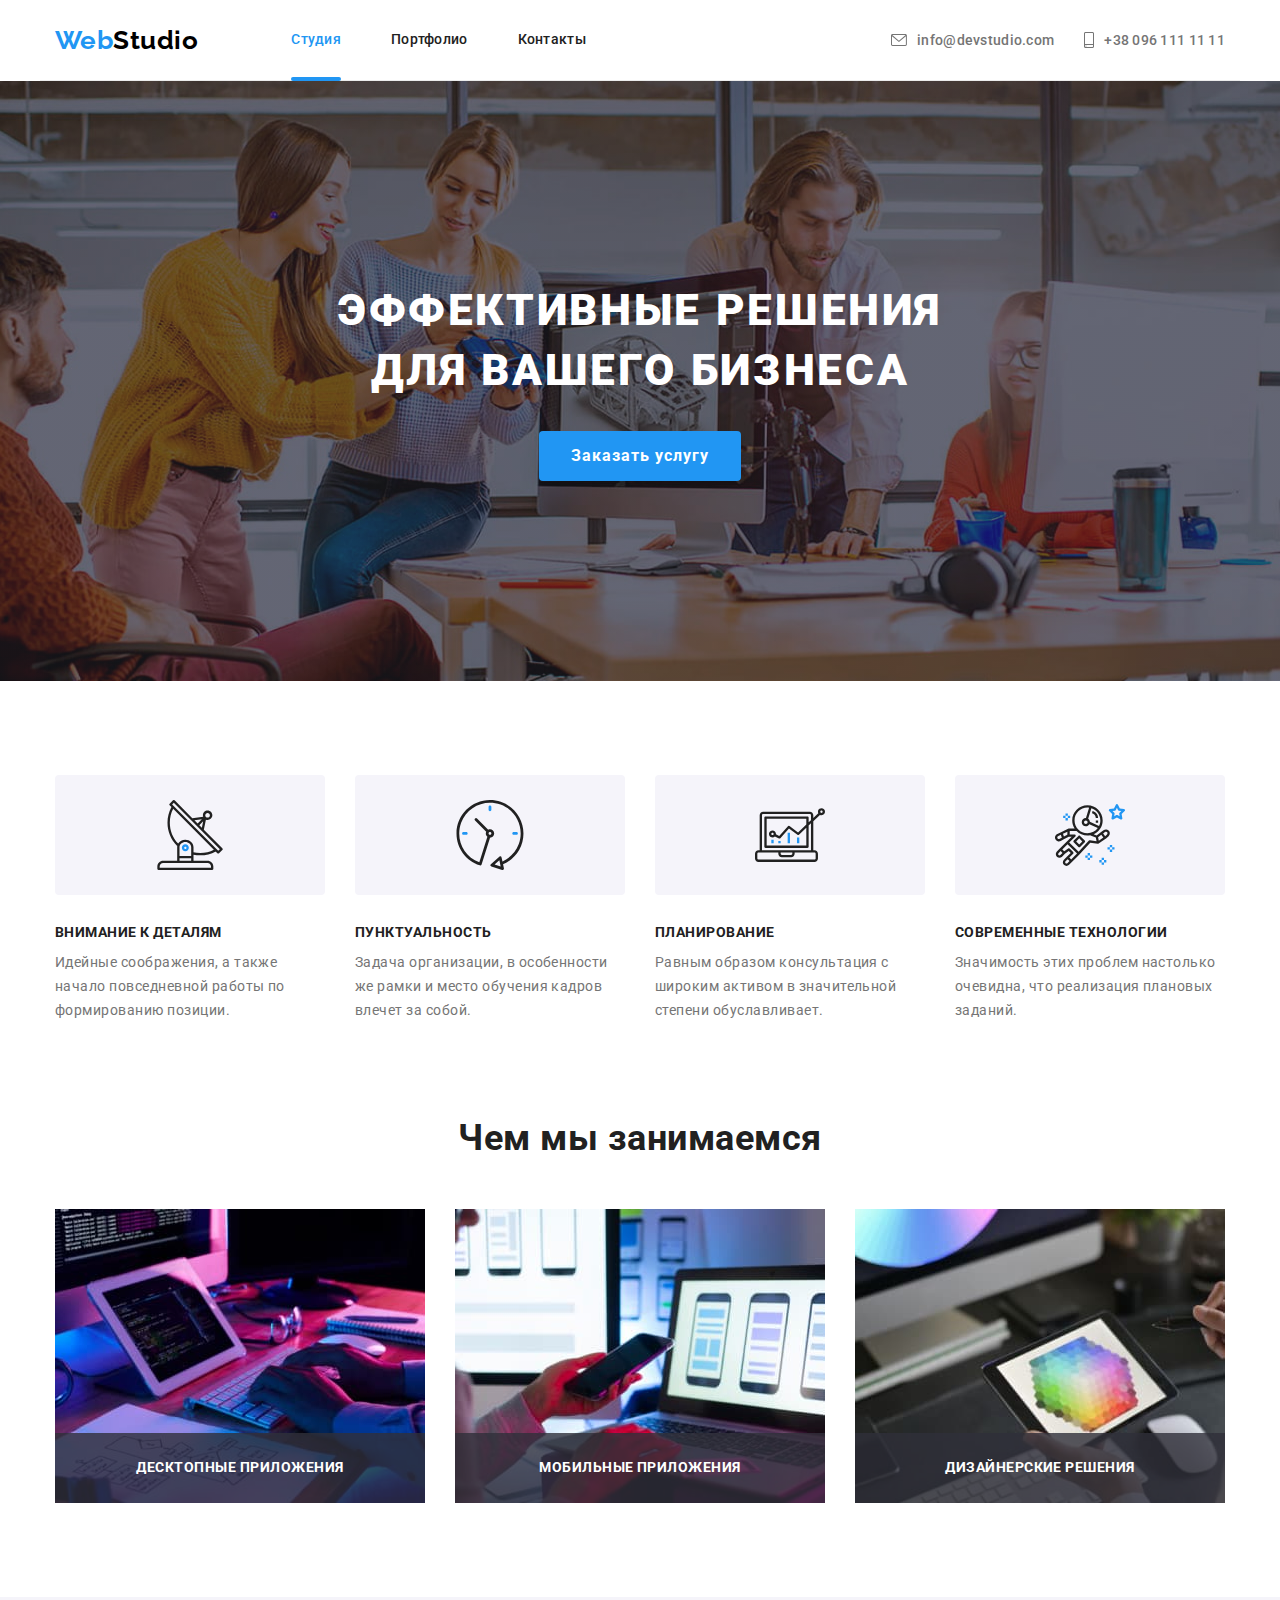
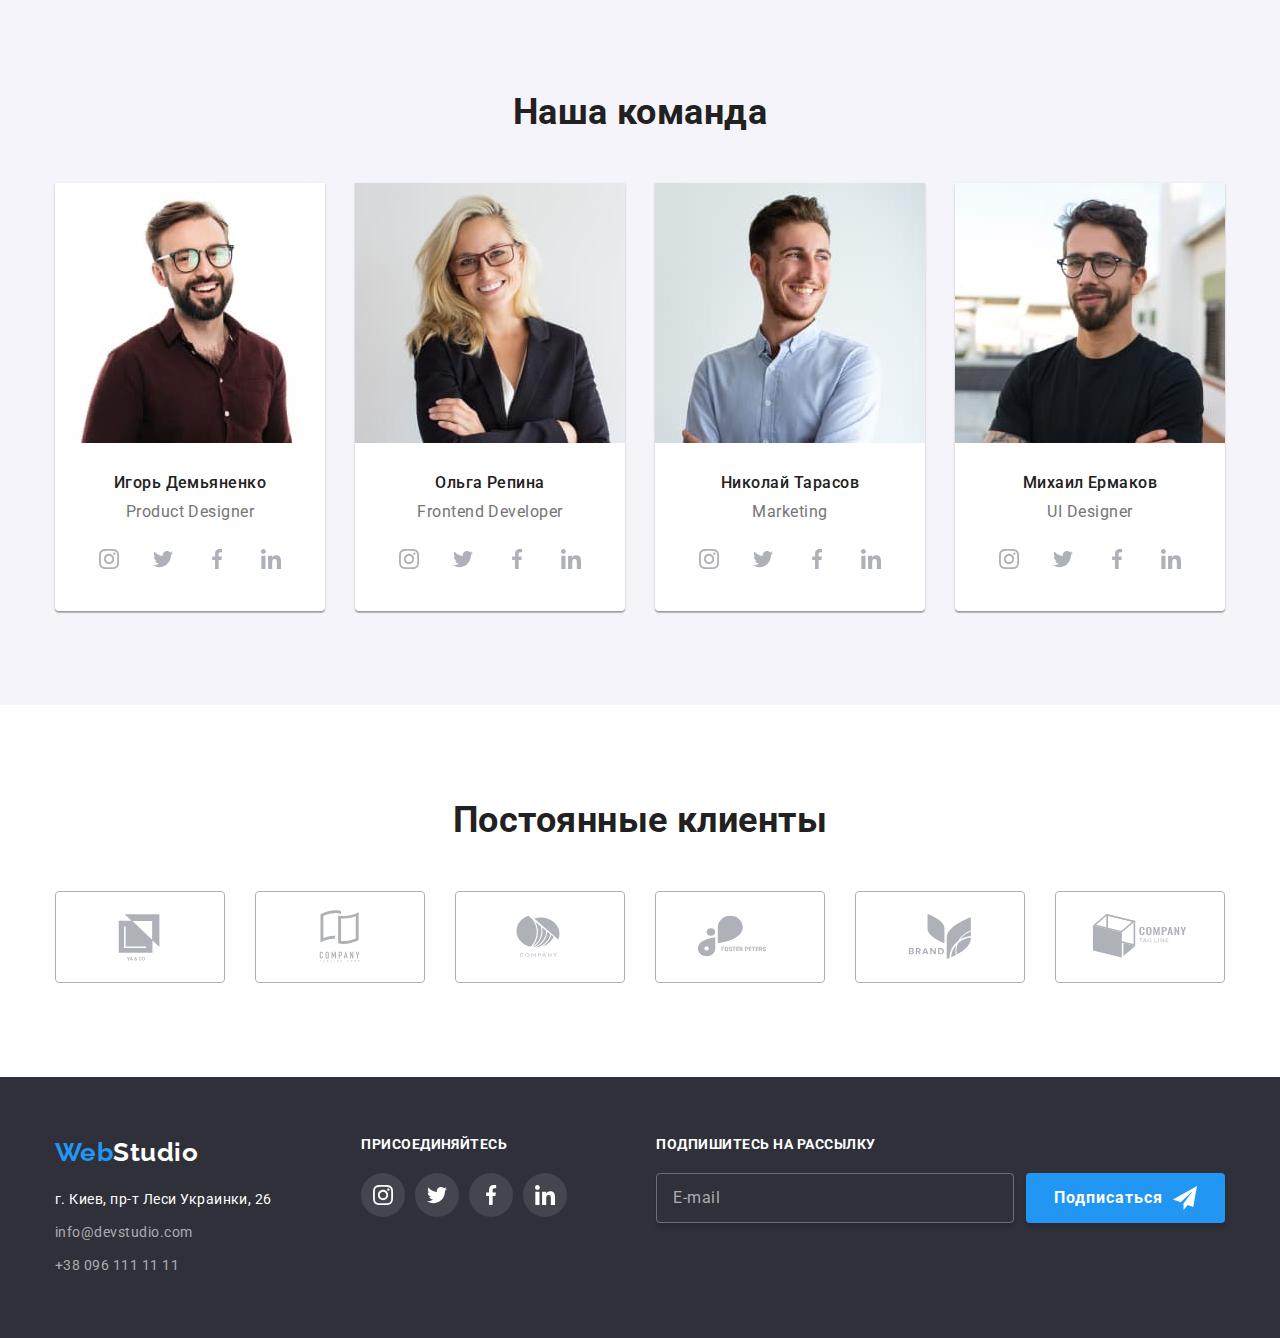
==== index.html @ 59affe5b "add no need files" ====
<!DOCTYPE html>
<html lang="ru">
  <head>
    <meta charset="UTF-8" />
    <meta http-equiv="X-UA-Compatible" content="IE=edge" />
    <meta name="viewport" content="width=device-width, initial-scale=1.0" />
    <title>WEB Студия</title>
    <link
      href="https://fonts.googleapis.com/css2?family=Raleway:wght@700&family=Roboto:wght@400;500;700;900&display=swap"
      rel="stylesheet"
    />
    <link
      rel="stylesheet"
      href="https://cdnjs.cloudflare.com/ajax/libs/modern-normalize/1.0.0/modern-normalize.min.css"
    />
    <link rel="stylesheet" href="./css/main.min.css" />
  </head>

  <body>
    <header>
      <div class="container header-container">
        <a class="logo" href="./index.html"> <span class="logo__accent">Web</span>Studio</a>

        <nav>
          <ul class="site-nav">
            <li class="site-nav__list">
              <a href="./index.html" class="site-nav__link active">Студия</a>
            </li>

            <li class="site-nav__list">
              <div><a href="./portfolio.html" class="site-nav__link">Портфолио</a></div>
            </li>

            <li class="site-nav__list">
              <div><a href="" class="site-nav__link">Контакты</a></div>
            </li>
          </ul>
        </nav>

        <ul class="address">
          <li class="address__item">
            <a class="address__link" href="mailto:info@devstudio.com"
              ><svg class="address__icon" width="16" height="12">
                <use href="./images/icons.svg#icon-envelope"></use></svg
              >info@devstudio.com</a
            >
          </li>

          <li class="address__item">
            <a class="address__link" href="tell:380961111111"
              ><svg class="address__icon" width="10" height="16">
                <use href="./images/icons.svg#icon-smartphone"></use></svg
              >+38 096 111 11 11</a
            >
          </li>
        </ul>
      </div>
    </header>

    <main>
      <section class="hero">
        <div class="container">
          <h1 class="hero__title">
            Эффективные решения <br />
            для вашего бизнеса
          </h1>
          <button class="button" type="button" data-modal-open>Заказать услугу</button>
        </div>
      </section>

      <!--Блок с особенностями, 4 столбика-->
      <section class="section">
        <div class="container">
          <h2 class="visually-hidden">Особенности</h2>

          <ul class="features">
            <li class="features__item">
              <div class="features__icon">
                <svg width="70" height="70">
                  <use href="./images/icons.svg#icon-antenna"></use>
                </svg>
              </div>
              <h3 class="features__title">Внимание к деталям</h3>
              <p class="features__description">
                Идейные соображения, а также начало повседневной работы по формированию позиции.
              </p>
            </li>

            <li class="features__item">
              <div class="features__icon">
                <svg width="70" height="70">
                  <use href="./images/icons.svg#icon-clock"></use>
                </svg>
              </div>
              <h3 class="features__title">Пунктуальность</h3>
              <p class="features__description">
                Задача организации, в особенности же рамки и место обучения кадров влечет за собой.
              </p>
            </li>

            <li class="features__item">
              <div class="features__icon">
                <svg width="70" height="70">
                  <use href="./images/icons.svg#icon-comp"></use>
                </svg>
              </div>
              <h3 class="features__title">Планирование</h3>
              <p class="features__description">
                Равным образом консультация с широким активом в значительной степени обуславливает.
              </p>
            </li>

            <li class="features__item">
              <div class="features__icon">
                <svg width="70" height="70">
                  <use href="./images/icons.svg#icon-cosm"></use>
                </svg>
              </div>
              <h3 class="features__title">Современные технологии</h3>
              <p class="features__description">
                Значимость этих проблем настолько очевидна, что реализация плановых заданий.
              </p>
            </li>
          </ul>
        </div>
      </section>

      <!--Блок чем занимаемся, 3 картинки-->
      <section class="section skill">
        <div class="container">
          <h2 class="section-title">Чем мы занимаемся</h2>
          <ul class="skills">
            <li class="skills__item">
              <div class="skills__thumb">
                <img
                  src="./images/box1.jpg"
                  alt="Набирает код на клавиатуре"
                  width="370"
                  height="294"
                />
                <div class="skills__content"><p>десктопные приложения</p></div>
              </div>
            </li>

            <li class="skills__item">
              <div class="skills__thumb">
                <img
                  src="./images/box2.jpg"
                  alt="держит телефон перед монитором с изображением нескольких телефонов"
                  width="370"
                  height="294"
                />
                <div class="skills__content"><p>мобильные приложения</p></div>
              </div>
            </li>

            <li class="skills__item">
              <div class="skills__thumb">
                <img
                  src="./images/box3.jpg"
                  alt="планшет с таблицей цветов на нем"
                  width="370"
                  height="294"
                />
                <div class="skills__content"><p>дизайнерские решения</p></div>
              </div>
            </li>
          </ul>
        </div>
      </section>

      <!--Блока "наша команда" 4 картинки с подписями-->
      <section class="our-command section">
        <div class="container">
          <h2 class="section-title">Наша команда</h2>
          <ul class="our-peoples">
            <li class="our-peoples__item">
              <img src="./images/ihor.jpg" alt="дизайнер продукта" width="270" height="260" />

              <div class="command-member">
                <h3 class="command-member__name">Игорь Демьяненко</h3>
                <p class="command-member__position">Product Designer</p>
                <ul class="social-networks">
                  <li class="social-networks__list">
                    <a href="" class="social-networks__link" aria-label="instagram"
                      ><svg width="20" height="20">
                        <use href="./images/icons.svg#icon-instagram2"></use></svg
                    ></a>
                  </li>

                  <li class="social-networks__list">
                    <a href="" class="social-networks__link" aria-label="twitter"
                      ><svg width="20" height="20">
                        <use href="./images/icons.svg#icon-twitter"></use></svg
                    ></a>
                  </li>

                  <li class="social-networks__list">
                    <a href="" class="social-networks__link" aria-label="facebook"
                      ><svg width="20" height="20">
                        <use href="./images/icons.svg#icon-facebook"></use></svg
                    ></a>
                  </li>

                  <li class="social-networks__list">
                    <a
                      href="./images/icons.svg#icon-linkedin"
                      class="social-networks__link"
                      aria-label="linkedin"
                      ><svg width="20" height="20">
                        <use href="./images/icons.svg#icon-linkedin"></use></svg
                    ></a>
                  </li>
                </ul>
              </div>
            </li>

            <li class="our-peoples__item">
              <img src="./images/olha.jpg" alt="фронтенд-разработчик" width="270" height="260" />
              <div class="command-member">
                <h3 class="command-member__name">Ольга Репина</h3>
                <p class="command-member__position">Frontend Developer</p>
                <ul class="social-networks">
                  <li class="social-networks__list">
                    <a href="" class="social-networks__link" aria-label="instagram"
                      ><svg width="20" height="20">
                        <use href="./images/icons.svg#icon-instagram2"></use></svg
                    ></a>
                  </li>
                  <li class="social-networks__list">
                    <a href="" class="social-networks__link" aria-label="twitter"
                      ><svg width="20" height="20">
                        <use href="./images/icons.svg#icon-twitter"></use></svg
                    ></a>
                  </li>
                  <li class="social-networks__list">
                    <a href="" class="social-networks__link" aria-label="facebook"
                      ><svg width="20" height="20">
                        <use href="./images/icons.svg#icon-facebook"></use></svg
                    ></a>
                  </li>
                  <li class="social-networks__list">
                    <a
                      href="./images/icons.svg#icon-linkedin"
                      class="social-networks__link"
                      aria-label="linkedin"
                      ><svg width="20" height="20">
                        <use href="./images/icons.svg#icon-linkedin"></use></svg
                    ></a>
                  </li>
                </ul>
              </div>
            </li>

            <li class="our-peoples__item">
              <img src="./images/nick.jpg" alt="маркетинг" width="270" height="260" />
              <div class="command-member">
                <h3 class="command-member__name">Николай Тарасов</h3>
                <p class="command-member__position">Marketing</p>
                <ul class="social-networks">
                  <li class="social-networks__list">
                    <a href="" class="social-networks__link" aria-label="instagram"
                      ><svg width="20" height="20">
                        <use href="./images/icons.svg#icon-instagram2"></use></svg
                    ></a>
                  </li>
                  <li class="social-networks__list">
                    <a href="" class="social-networks__link" aria-label="twitter"
                      ><svg width="20" height="20">
                        <use href="./images/icons.svg#icon-twitter"></use></svg
                    ></a>
                  </li>
                  <li class="social-networks__list">
                    <a href="" class="social-networks__link" aria-label="facebook"
                      ><svg width="20" height="20">
                        <use href="./images/icons.svg#icon-facebook"></use></svg
                    ></a>
                  </li>
                  <li class="social-networks__list">
                    <a
                      href="./images/icons.svg#icon-linkedin"
                      class="social-networks__link"
                      aria-label="linkedin"
                      ><svg width="20" height="20">
                        <use href="./images/icons.svg#icon-linkedin"></use></svg
                    ></a>
                  </li>
                </ul>
              </div>
            </li>

            <li class="our-peoples__item">
              <img
                src="./images/michel.jpg"
                alt="дизайнер пользовательского интерфейса"
                width="270"
                height="260"
              />
              <div class="command-member">
                <h3 class="command-member__name">Михаил Ермаков</h3>
                <p class="command-member__position">UI Designer</p>
                <ul class="social-networks">
                  <li class="social-networks__list">
                    <a href="" class="social-networks__link" aria-label="instagram"
                      ><svg width="20" height="20">
                        <use href="./images/icons.svg#icon-instagram2"></use></svg
                    ></a>
                  </li>
                  <li class="social-networks__list">
                    <a href="" class="social-networks__link" aria-label="twitter"
                      ><svg width="20" height="20">
                        <use href="./images/icons.svg#icon-twitter"></use></svg
                    ></a>
                  </li>
                  <li class="social-networks__list">
                    <a href="" class="social-networks__link" aria-label="facebook"
                      ><svg width="20" height="20">
                        <use href="./images/icons.svg#icon-facebook"></use></svg
                    ></a>
                  </li>
                  <li class="social-networks__list">
                    <a
                      href="./images/icons.svg#icon-linkedin"
                      class="social-networks__link"
                      aria-label="linkedin"
                      ><svg width="20" height="20">
                        <use href="./images/icons.svg#icon-linkedin"></use></svg
                    ></a>
                  </li>
                </ul>
              </div>
            </li>
          </ul>
        </div>
      </section>

      <section class="section">
        <h2 class="section-title">Постоянные клиенты</h2>
        <div class="container">
          <ul class="clients">
            <li class="clients__item">
              <a href="" class="clients__link"
                ><svg width="106" height="60">
                  <use href="./images/icons.svg#icon-client1"></use></svg
              ></a>
            </li>
            <li class="clients__item">
              <a href="" class="clients__link"
                ><svg width="106" height="60">
                  <use href="./images/icons.svg#icon-client2"></use></svg
              ></a>
            </li>
            <li class="clients__item">
              <a href="" class="clients__link"
                ><svg width="106" height="60">
                  <use href="./images/icons.svg#icon-client3"></use></svg
              ></a>
            </li>
            <li class="clients__item">
              <a href="" class="clients__link"
                ><svg width="106" height="60">
                  <use href="./images/icons.svg#icon-client4"></use></svg
              ></a>
            </li>
            <li class="clients__item">
              <a href="" class="clients__link"
                ><svg width="106" height="60">
                  <use href="./images/icons.svg#icon-client5"></use></svg
              ></a>
            </li>
            <li class="clients__item">
              <a href="" class="clients__link"
                ><svg width="106" height="60">
                  <use href="./images/icons.svg#icon-client6"></use></svg
              ></a>
            </li>
          </ul>
        </div>
      </section>
    </main>

    <footer class="page-footer">
      <div class="container page-footer__container">
        <div class="page-footer__adr-container">
          <a class="logo logo--white" href="./index.html">
            <span class="logo__accent">Web</span>Studio</a
          >
          <address class="page-footer__contacts">
            <p class="page-footer__adr">г. Киев, пр-т Леси Украинки, 26</p>

            <ul>
              <li class="page-footer__item">
                <a class="page-footer__link" href="mailto:info@devstudio.com">info@devstudio.com</a>
              </li>

              <li><a class="page-footer__link" href="tell:380961111111">+38 096 111 11 11</a></li>
            </ul>
          </address>
        </div>

        <div class="add-please">
          <h3 class="slogan">присоединяйтесь</h3>
          <ul class="social-networks">
            <li class="social-networks__list">
              <a
                href=""
                class="social-networks__link social-networks__link--black-theme"
                aria-label="instagram"
                ><svg width="20" height="20">
                  <use href="./images/icons.svg#icon-instagram2"></use></svg
              ></a>
            </li>
            <li class="social-networks__list">
              <a
                href=""
                class="social-networks__link social-networks__link--black-theme"
                aria-label="twitter"
                ><svg width="20" height="20">
                  <use href="./images/icons.svg#icon-twitter"></use></svg
              ></a>
            </li>
            <li class="social-networks__list">
              <a
                href=""
                class="social-networks__link social-networks__link--black-theme"
                aria-label="facebook"
                ><svg width="20" height="20">
                  <use href="./images/icons.svg#icon-facebook"></use></svg
              ></a>
            </li>
            <li class="social-networks__list">
              <a
                href="./images/icons.svg#icon-linkedin"
                class="social-networks__link social-networks__link--black-theme"
                aria-label="linkedin"
                ><svg width="20" height="20">
                  <use href="./images/icons.svg#icon-linkedin"></use></svg
              ></a>
            </li>
          </ul>
        </div>

        <div>
          <b class="slogan">подпишитесь на рассылку</b>
          <form class="subscription-form" name="subscription_form" autocomplete="off" novalidate>
            <label for="user_email"> </label>
            <input
              class="subscription-form__input"
              type="email"
              name="email"
              id="user_email"
              placeholder="E-mail"
            />
            <button class="button button--alignment" type="submit">
              Подписаться
              <svg class="email-svg" width="24" height="24">
                <use href="./images/icons.svg#icon-send"></use>
              </svg>
            </button>
          </form>
        </div>
      </div>
    </footer>

    <div class="backdrop is-hidden" data-modal>
      <div class="modal">
        <button
          type="button"
          class="modal__modal-close"
          aria-label="Закрыть модальное окно"
          data-modal-close
        >
          <svg width="11" height="11">
            <use href="./images/icons.svg#icon-vector"></use>
          </svg>
        </button>

        <form class="user-form" autocomplete="off">
          <b class="place-data">Оставьте свои данные, мы вам перезвоним</b>

          <div class="user-form__field-cover">
            <label class="user-form__label" for="user-name">Имя</label>
            <div class="user-form__input-cover">
              <input class="user-form__input" type="text" name="user-name" id="user-name" />
              <svg class="user-form__input-icon" width="18" height="18">
                <use href="./images/icons.svg#icon-person-black"></use>
              </svg>
            </div>
          </div>

          <div class="user-form__field-cover">
            <label class="user-form__label" for="user-tel">Телефон</label>
            <div class="user-form__input-cover">
              <input class="user-form__input" type="tel" name="user-tel" id="user-tel" />
              <svg class="user-form__input-icon" width="18" height="18">
                <use href="./images/icons.svg#icon-phone-black"></use>
              </svg>
            </div>
          </div>

          <div class="user-form__field-cover">
            <label class="user-form__label" for="user-email">Почта</label>
            <div class="user-form__input-cover">
              <input
                class="user-form__input"
                type="email"
                name="user-email"
                id="user-email"
                autocomplete="on"
              />
              <svg class="user-form__input-icon" width="18" height="18">
                <use href="./images/icons.svg#icon-email-black"></use>
              </svg>
            </div>
          </div>

          <div class="user-form__field-cover">
            <label class="user-form__label" for="comments">Комментарий</label>
            <textarea
              class="user-form__textarea"
              name="comments"
              id="comments"
              placeholder="Введите текст"
            ></textarea>
          </div>

          <label class="user-form__checkbox-label"
            ><input class="user-form__checkbox" type="checkbox" name="policy" value="" />
            <span class="user-form__checkbox-icon">
              <svg class="" width="16" height="15">
                <use href="./images/icons.svg#icon-check-2-1"></use></svg></span
            ><span
              >Соглашаюсь с рассылкой и принимаю
              <a class="user-form__policy-terms" href="">Условия договора</a></span
            >
          </label>

          <button class="button user-form__button" type="submit">Отправить</button>
        </form>
      </div>
    </div>

    <script src="./js/modal.js"></script>
  </body>
</html>
---- css/main.min.css ----
.visually-hidden{position:absolute;width:1px;height:1px;margin:-1px;border:0;padding:0;white-space:nowrap;-webkit-clip-path:inset(100%);clip-path:inset(100%);clip:rect(0 0 0 0);overflow:hidden}body{color:#757575;background-color:#fff;font-family:"Roboto",sans-serif;letter-spacing:0.03em}ul{list-style:none}a{text-decoration:none}img{display:block;max-width:100%}.section{padding-top:60px;padding-bottom:60px}@media screen and (min-width: 1200px){.section{padding-top:94px;padding-bottom:94px}}ul,h1,h2,h3,li,p,input{padding:0;margin:0}.address,.address__link,.features__icon,.skills__content,.social-networks__link,.clients__link,.user-form__checkbox-label,.card-set__content,.button--alignment{-webkit-box-pack:center;-ms-flex-pack:center;justify-content:center;-webkit-box-align:center;-ms-flex-align:center;align-items:center}.container{padding-left:15px;padding-right:15px;margin:0 auto}@media screen and (min-width: 480px){.container{width:480px}}@media screen and (min-width: 768px){.container{width:768px}}@media screen and (min-width: 1200px){.container{width:1200px}}.header-container{display:-webkit-box;display:-ms-flexbox;display:flex;-webkit-box-align:center;-ms-flex-align:center;align-items:center;border-bottom:1px solid #ececec}.site-nav{display:-webkit-box;display:-ms-flexbox;display:flex;margin-left:93px}.site-nav :not(:last-child){margin-right:50px}.site-nav__list{position:relative}.site-nav__link{color:#212121;letter-spacing:0.02em;font-weight:500;font-size:14px;line-height:1.14;padding-top:32px;padding-bottom:32px;display:block;-webkit-transition:color 250ms cubic-bezier(0.4, 0, 0.2, 1);transition:color 250ms cubic-bezier(0.4, 0, 0.2, 1)}.site-nav__link:hover,.site-nav__link:focus{color:#2196f3}.active{color:#2196f3}.active::after{position:absolute;bottom:-1px;left:0px;content:'';display:block;width:100%;height:4px;background-color:currentColor;border-radius:4px}.address{display:-webkit-box;display:-ms-flexbox;display:flex;margin-left:auto;fill:#757575}.address__link{-webkit-transition:color 250ms cubic-bezier(0.4, 0, 0.2, 1);transition:color 250ms cubic-bezier(0.4, 0, 0.2, 1)}.address__link:hover,.address__link:focus{fill:#2196f3}.address__icon{margin-right:10px;-webkit-transition:fill 250ms cubic-bezier(0.4, 0, 0.2, 1);transition:fill 250ms cubic-bezier(0.4, 0, 0.2, 1)}.address__item:not(:last-child){margin-right:30px}.address__link{display:-webkit-box;display:-ms-flexbox;display:flex;padding-top:32px;padding-bottom:32px;color:#757575;letter-spacing:0.02em;font-weight:500;font-size:14px;line-height:16px;-webkit-transition:color 250ms cubic-bezier(0.4, 0, 0.2, 1);transition:color 250ms cubic-bezier(0.4, 0, 0.2, 1)}.address__link:hover,.address__link:focus{color:#2196f3}.logo{color:#000;font-family:"Raleway",sans-serif;font-weight:700;font-size:26px;line-height:1.19;display:block;padding-top:25px;padding-bottom:24px}.logo__accent{color:#2196f3}.logo--white{color:#fff;display:inline-block}.hero{background-color:#2f303a;text-align:center;margin-left:auto;margin-right:auto;background-image:-webkit-gradient(linear, left top, left bottom, from(rgba(47,48,58,0.4)), to(rgba(47,48,58,0.4))),url(../images/hero.jpg);background-image:linear-gradient(rgba(47,48,58,0.4), rgba(47,48,58,0.4)),url(../images/hero.jpg);background-size:cover;background-position:center;min-width:480px;padding:118px 0}@media screen and (min-width: 768px){.hero{max-width:768px;padding:118px 0}}@media screen and (min-width: 1200px){.hero{max-width:1600px;padding:200px 0}}.hero__title{color:#fff;letter-spacing:0.06em;font-weight:900;font-size:26px;line-height:1.62;text-transform:uppercase;margin-bottom:30px}@media screen and (min-width: 1200px){.hero__title{font-size:44px;line-height:1.36}}.button{background-color:#2196f3;color:#fff;letter-spacing:0.06em;font-weight:700;font-size:16px;line-height:1.88;cursor:pointer;-webkit-box-shadow:0px 4px 4px rgba(0,0,0,0.15);box-shadow:0px 4px 4px rgba(0,0,0,0.15);border:none;border-radius:4px;padding:10px 32px;-webkit-transition:background-color 250ms cubic-bezier(0.4, 0, 0.2, 1);transition:background-color 250ms cubic-bezier(0.4, 0, 0.2, 1)}.button:hover,.button:focus{background-color:#188ce8}.backdrop{position:fixed;top:0;left:0;width:100%;height:100%;background-color:rgba(0,0,0,0.2);opacity:1;-webkit-transition:opacity 250ms cubic-bezier(0.4, 0, 0.2, 1),visibility 250ms cubic-bezier(0.4, 0, 0.2, 1);transition:opacity 250ms cubic-bezier(0.4, 0, 0.2, 1),visibility 250ms cubic-bezier(0.4, 0, 0.2, 1)}.backdrop.is-hidden{opacity:0;pointer-events:none;visibility:hidden}.backdrop.is-hidden .modal{-webkit-transform:translate(-50%, -50%) scale(0.75);transform:translate(-50%, -50%) scale(0.75)}.modal{position:absolute;top:50%;left:50%;-webkit-transform:translate(-50%, -50%) scale(1);transform:translate(-50%, -50%) scale(1);-webkit-transition:-webkit-transform 250ms cubic-bezier(0.4, 0, 0.2, 1);transition:-webkit-transform 250ms cubic-bezier(0.4, 0, 0.2, 1);transition:transform 250ms cubic-bezier(0.4, 0, 0.2, 1);transition:transform 250ms cubic-bezier(0.4, 0, 0.2, 1), -webkit-transform 250ms cubic-bezier(0.4, 0, 0.2, 1);opacity:1;width:528px;height:581px;background-color:#fff;border-radius:4px;-webkit-box-shadow:0px 1px 3px rgba(0,0,0,0.12),0px 1px 1px rgba(0,0,0,0.14),0px 2px 1px rgba(0,0,0,0.2);box-shadow:0px 1px 3px rgba(0,0,0,0.12),0px 1px 1px rgba(0,0,0,0.14),0px 2px 1px rgba(0,0,0,0.2)}.modal__modal-close{width:30px;height:30px;border-radius:50%;background-color:#fff;border:rgba(0,0,0,0.1) solid 1px;top:8px;right:8px;position:absolute;cursor:pointer;-webkit-transition:fill 250ms cubic-bezier(0.4, 0, 0.2, 1);transition:fill 250ms cubic-bezier(0.4, 0, 0.2, 1)}.modal__modal-close:hover,.modal__modal-close:focus{fill:#2196f3}@media screen and (min-width: 768px) and (max-width: 1199px){.features{display:-webkit-box;display:-ms-flexbox;display:flex;-ms-flex-wrap:wrap;flex-wrap:wrap;margin-left:calc(-1 * 30px);margin-top:calc(-1 * 30px)}}@media screen and (min-width: 1200px){.features{display:-webkit-box;display:-ms-flexbox;display:flex}}.features__item{width:450px}@media screen and (max-width: 767px){.features__item:not(:last-child){margin-bottom:30px}}@media screen and (min-width: 768px) and (max-width: 1199px){.features__item{width:354px;-ms-flex-preferred-size:calc(100% / 2 - 30px);flex-basis:calc(100% / 2 - 30px);margin-left:30px;margin-top:30px}}@media screen and (min-width: 1200px){.features__item{width:270px}.features__item:not(:last-child){margin-right:30px;margin-bottom:0}}.features__icon{background-color:#f5f4fa;height:120px;margin-bottom:30px;display:-webkit-box;display:-ms-flexbox;display:flex;border-radius:4px}.features__title{color:#212121;margin-bottom:10px;font-weight:700;font-size:14px;line-height:1.14;text-transform:uppercase;text-align:center;margin-bottom:10px}@media screen and (min-width: 768px){.features__title{text-align:left}}.features__description{font-size:14px;line-height:1.71}.skill{padding-top:0}@media screen and (max-width: 1200px){.skill{display:none}}.skills__thumb{position:relative}.site-nav__underline{position:relative}.skills__content{position:absolute;display:-webkit-box;display:-ms-flexbox;display:flex;background-color:rgba(47,48,58,0.8);width:370px;height:70px;color:#fff;font-weight:700;font-size:14px;line-height:1.14;text-transform:uppercase;bottom:0}.skills{display:-webkit-box;display:-ms-flexbox;display:flex}.skills :not(:last-child){margin-right:30px}.section-title{color:#212121;font-weight:700;font-size:28px;line-height:1.17;text-align:center;margin-bottom:30px}@media screen and (min-width: 1200px){.section-title{font-size:36px;margin-bottom:50px}}.social-networks{display:-webkit-box;display:-ms-flexbox;display:flex;width:206px;height:44px}.social-networks__list:not(:last-child){margin-right:10px}.social-networks__link{display:-webkit-box;display:-ms-flexbox;display:flex;border-radius:50%;width:44px;height:44px;fill:#afb1b8;-webkit-transition:fill 250ms cubic-bezier(0.4, 0, 0.2, 1),background-color 250ms cubic-bezier(0.4, 0, 0.2, 1);transition:fill 250ms cubic-bezier(0.4, 0, 0.2, 1),background-color 250ms cubic-bezier(0.4, 0, 0.2, 1)}.social-networks__link:hover,.social-networks__link:focus{background-color:#2196f3;fill:#fff}.our-command{background-color:#f5f4fa}@media screen and (min-width: 768px) and (max-width: 1199px){.our-peoples{display:-webkit-box;display:-ms-flexbox;display:flex;-ms-flex-wrap:wrap;flex-wrap:wrap;margin-top:-30px;margin-left:-30px}}@media screen and (min-width: 1200px){.our-peoples{display:-webkit-box;display:-ms-flexbox;display:flex}}.our-peoples__item{text-align:center;-webkit-box-shadow:0px 1px 3px rgba(0,0,0,0.12),0px 1px 1px rgba(0,0,0,0.14),0px 2px 1px rgba(0,0,0,0.2);box-shadow:0px 1px 3px rgba(0,0,0,0.12),0px 1px 1px rgba(0,0,0,0.14),0px 2px 1px rgba(0,0,0,0.2);border-radius:0px 0px 4px 4px;background-color:#fff}@media screen and (min-width: 480px) and (max-width: 767px){.our-peoples__item:not(:last-child){margin-bottom:30px}}@media screen and (min-width: 768px) and (max-width: 1199px){.our-peoples__item{-ms-flex-preferred-size:calc(100% / 2 - 30px);flex-basis:calc(100% / 2 - 30px);margin-left:30px;margin-top:30px}}@media screen and (min-width: 1200px){.our-peoples__item:not(:last-child){margin-right:30px}}@media screen and (max-width: 767px){.command-member{padding-left:122px;padding-right:122px;padding-top:30px;padding-bottom:24px}}@media screen and (min-width: 768px) and (max-width: 1199px){.command-member{padding-left:74px;padding-right:74px;padding-top:30px;padding-bottom:24px}}@media screen and (min-width: 1200px){.command-member{padding:30px 32px}}.command-member__name{color:#212121;font-weight:500;font-size:16px;line-height:1.19;margin-bottom:10px}.command-member__position{font-size:16px;line-height:1.19;margin-bottom:16px}.clients{display:-webkit-box;display:-ms-flexbox;display:flex;-ms-flex-wrap:wrap;flex-wrap:wrap}@media screen and (max-width: 1199px){.clients{margin-top:calc(-1*30px);margin-left:calc(-1*30px)}}@media screen and (min-width: 1200px){.clients__item:not(:last-child){margin-right:30px}}.clients__link{display:-webkit-box;display:-ms-flexbox;display:flex;border:1px solid #afb1b8;border-radius:4px;height:92px;fill:#afb1b8;-webkit-transition:fill 250ms cubic-bezier(0.4, 0, 0.2, 1),border 250ms cubic-bezier(0.4, 0, 0.2, 1);transition:fill 250ms cubic-bezier(0.4, 0, 0.2, 1),border 250ms cubic-bezier(0.4, 0, 0.2, 1)}.clients__link:hover,.clients__link:focus{overline:none;border:1px solid #2196f3;fill:#2196f3}@media screen and (min-width: 480px) and (max-width: 767px){.clients__link{width:210px;-ms-flex-preferred-size:calc(100% / 2 - 30px);flex-basis:calc(100% / 2 - 30px);margin-left:30px;margin-top:30px}}@media screen and (min-width: 768px) and (max-width: 1199px){.clients__link{width:226px;-ms-flex-preferred-size:calc(100% / 2 - 30px);flex-basis:calc(100% / 2 - 30px);margin-left:30px;margin-top:30px}}@media screen and (min-width: 1200px){.clients__link{width:170px}}.user-form{margin-left:auto;margin-right:auto;padding:40px;font-size:12px}.user-form__field-cover:not(:last-child){margin-bottom:10px}.user-form__field-cover{display:-webkit-box;display:-ms-flexbox;display:flex;-webkit-box-orient:vertical;-webkit-box-direction:normal;-ms-flex-direction:column;flex-direction:column}.user-form__label{margin-bottom:4px;letter-spacing:0.01em}.place-data{display:block;margin-bottom:12px;text-align:center;font-weight:700;font-size:20px;line-height:1.15;color:#212121}.user-form__button{display:block;margin-left:auto;margin-right:auto;padding:10px 55px}.user-form__input-icon{position:absolute;top:50%;left:12px;-webkit-transform:translateY(-50%);transform:translateY(-50%);-webkit-transition:fill 250ms cubic-bezier(0.4, 0, 0.2, 1);transition:fill 250ms cubic-bezier(0.4, 0, 0.2, 1)}.user-form__input-cover{position:relative;width:100%}.user-form__input{border:1px solid rgba(33,33,33,0.2);border-radius:4px;width:100%;height:40px;padding-left:42px;outline:none;cursor:pointer;-webkit-transition:border 250ms cubic-bezier(0.4, 0, 0.2, 1);transition:border 250ms cubic-bezier(0.4, 0, 0.2, 1)}.user-form__input:focus-within .user-form__input-icon{fill:#2196f3}.user-form__input:hover ~ .user-form__input-icon,.user-form__input:focus ~ .user-form__input-icon{fill:#2196f3}.user-form__input:hover,.user-form__input:focus{border:1px solid #2196f3}.user-form__textarea{height:120px;resize:unset;border-color:rgba(33,33,33,0.2);border-radius:4px;padding:12px 16px;outline:none;margin-bottom:20px;-webkit-transition:border 250ms cubic-bezier(0.4, 0, 0.2, 1);transition:border 250ms cubic-bezier(0.4, 0, 0.2, 1)}.user-form__textarea::-webkit-input-placeholder{font-size:12px;color:rgba(117,117,117,0.5)}.user-form__textarea:-ms-input-placeholder{font-size:12px;color:rgba(117,117,117,0.5)}.user-form__textarea::-ms-input-placeholder{font-size:12px;color:rgba(117,117,117,0.5)}.user-form__textarea::placeholder{font-size:12px;color:rgba(117,117,117,0.5)}.user-form__textarea:hover,.user-form__textarea:focus{border:1px solid #2196f3}.user-form__checkbox-label{display:-webkit-box;display:-ms-flexbox;display:flex;font-size:14px;margin-bottom:30px}.user-form__policy-terms{text-decoration:underline;color:#2196f3}.user-form__checkbox-icon{display:-webkit-box;display:-ms-flexbox;display:flex;-webkit-box-align:center;-ms-flex-align:center;align-items:center;width:16px;height:15px;margin-right:7px;border:2px solid #212121;border-radius:2px;background-origin:border-box;-webkit-transition:border 250ms cubic-bezier(0.4, 0, 0.2, 1),background 250ms cubic-bezier(0.4, 0, 0.2, 1);transition:border 250ms cubic-bezier(0.4, 0, 0.2, 1),background 250ms cubic-bezier(0.4, 0, 0.2, 1)}.user-form__checkbox{position:absolute;width:1px;height:1px;margin:-1px;border:0;padding:0;white-space:nowrap;-webkit-clip-path:inset(100%);clip-path:inset(100%);clip:rect(0 0 0 0);overflow:hidden}.user-form__checkbox:hover ~ .user-form__checkbox-icon{border-color:#2196f3}.user-form__checkbox:focus ~ .user-form__checkbox-icon{border-color:#2196f3}.user-form__checkbox:checked ~ .user-form__checkbox-icon{background-color:#2196f3;border-color:#2196f3}.card-set__card-subtitle{color:#757575;font-size:16px;line-height:1.88}.portfolio__menu{display:-webkit-box;display:-ms-flexbox;display:flex;-webkit-box-pack:center;-ms-flex-pack:center;justify-content:center;margin-bottom:50px}.portfolio__item:not(:last-child){margin-right:9px}.portfolio__button{color:#212121;background-color:#f5f4fa;font-weight:500;font-size:16px;line-height:1.63;cursor:pointer;text-align:center;border:none;padding:6px 22px;border-radius:4px;-webkit-transition:color 250ms cubic-bezier(0.4, 0, 0.2, 1),background-color 250ms cubic-bezier(0.4, 0, 0.2, 1),-webkit-box-shadow 250ms cubic-bezier(0.4, 0, 0.2, 1);transition:color 250ms cubic-bezier(0.4, 0, 0.2, 1),background-color 250ms cubic-bezier(0.4, 0, 0.2, 1),-webkit-box-shadow 250ms cubic-bezier(0.4, 0, 0.2, 1);transition:color 250ms cubic-bezier(0.4, 0, 0.2, 1),background-color 250ms cubic-bezier(0.4, 0, 0.2, 1),box-shadow 250ms cubic-bezier(0.4, 0, 0.2, 1);transition:color 250ms cubic-bezier(0.4, 0, 0.2, 1),background-color 250ms cubic-bezier(0.4, 0, 0.2, 1),box-shadow 250ms cubic-bezier(0.4, 0, 0.2, 1),-webkit-box-shadow 250ms cubic-bezier(0.4, 0, 0.2, 1)}.portfolio__button:hover,.portfolio__button:focus{color:#fff;background-color:#2196f3;-webkit-box-shadow:0px 3px 1px rgba(0,0,0,0.1),0px 1px 2px rgba(0,0,0,0.08),0px 2px 2px rgba(0,0,0,0.12);box-shadow:0px 3px 1px rgba(0,0,0,0.1),0px 1px 2px rgba(0,0,0,0.08),0px 2px 2px rgba(0,0,0,0.12)}.card-set__card-title{color:#212121;letter-spacing:0.06em;font-weight:700;font-size:18px;line-height:2;margin-bottom:4px}.card-set{display:-webkit-box;display:-ms-flexbox;display:flex;-ms-flex-wrap:wrap;flex-wrap:wrap;margin-left:calc(-1 * 30px);margin-top:calc(-1 * 30px)}.card-set__item{-ms-flex-preferred-size:calc(100% / 3 - 30px);flex-basis:calc(100% / 3 - 30px);margin-left:30px;margin-top:30px}.card-set__stand{padding:20px 24px;border-right:1px solid #eee;border-bottom:1px solid #eee;border-left:1px solid #eee}.card-set__content{position:absolute;width:100%;height:100%;top:0;left:0;display:-webkit-box;display:-ms-flexbox;display:flex;padding-left:24px;padding-right:24px;background-color:rgba(33,150,243,0.9);font-weight:400;font-size:18px;line-height:156%;color:#fff;-webkit-transform:translateY(100%);transform:translateY(100%);-webkit-transition:-webkit-transform 250ms cubic-bezier(0.4, 0, 0.2, 1);transition:-webkit-transform 250ms cubic-bezier(0.4, 0, 0.2, 1);transition:transform 250ms cubic-bezier(0.4, 0, 0.2, 1);transition:transform 250ms cubic-bezier(0.4, 0, 0.2, 1), -webkit-transform 250ms cubic-bezier(0.4, 0, 0.2, 1)}.card-set__figure{position:relative;overflow:hidden}.card-set__link{-webkit-transition:-webkit-box-shadow 250ms cubic-bezier(0.4, 0, 0.2, 1);transition:-webkit-box-shadow 250ms cubic-bezier(0.4, 0, 0.2, 1);transition:box-shadow 250ms cubic-bezier(0.4, 0, 0.2, 1);transition:box-shadow 250ms cubic-bezier(0.4, 0, 0.2, 1), -webkit-box-shadow 250ms cubic-bezier(0.4, 0, 0.2, 1)}.card-set__link:hover,.card-set__link:focus{display:inline-block;-webkit-box-shadow:0px 1px 1px rgba(0,0,0,0.12),0px 4px 4px rgba(0,0,0,0.06),1px 4px 6px rgba(0,0,0,0.16);box-shadow:0px 1px 1px rgba(0,0,0,0.12),0px 4px 4px rgba(0,0,0,0.06),1px 4px 6px rgba(0,0,0,0.16)}.card-set__link:hover .card-set__content,.card-set__link:focus .card-set__content{-webkit-transform:translateY(0);transform:translateY(0)}.page-footer{background-color:#2f303a;padding-top:60px;padding-bottom:60px}@media screen and (min-width: 768px) and (max-width: 1199px){.page-footer__container{display:-webkit-box;display:-ms-flexbox;display:flex;-ms-flex-wrap:wrap;flex-wrap:wrap;-ms-flex-pack:distribute;justify-content:space-around}}@media screen and (min-width: 1200px){.page-footer__container{display:-webkit-box;display:-ms-flexbox;display:flex;-webkit-box-pack:justify;-ms-flex-pack:justify;justify-content:space-between}}.page-footer__adr-container{display:-webkit-box;display:-ms-flexbox;display:flex;-webkit-box-orient:vertical;-webkit-box-direction:normal;-ms-flex-direction:column;flex-direction:column;-webkit-box-align:center;-ms-flex-align:center;align-items:center;margin-bottom:60px}@media screen and (min-width: 1200px){.page-footer__adr-container{-webkit-box-align:baseline;-ms-flex-align:baseline;align-items:baseline;margin-bottom:0}}.page-footer__contacts{display:-webkit-box;display:-ms-flexbox;display:flex;-webkit-box-orient:vertical;-webkit-box-direction:normal;-ms-flex-direction:column;flex-direction:column;-webkit-box-align:center;-ms-flex-align:center;align-items:center}@media screen and (min-width: 1200px){.page-footer__contacts{-webkit-box-align:baseline;-ms-flex-align:baseline;align-items:baseline}}.subscription-form{display:-webkit-box;display:-ms-flexbox;display:flex;-webkit-box-orient:vertical;-webkit-box-direction:normal;-ms-flex-direction:column;flex-direction:column;-webkit-box-align:center;-ms-flex-align:center;align-items:center}@media screen and (min-width: 1200px){.subscription-form{-webkit-box-align:baseline;-ms-flex-align:baseline;align-items:baseline;-webkit-box-orient:horizontal;-webkit-box-direction:normal;-ms-flex-direction:row;flex-direction:row}}.add-please{display:-webkit-box;display:-ms-flexbox;display:flex;-webkit-box-orient:vertical;-webkit-box-direction:normal;-ms-flex-direction:column;flex-direction:column;-webkit-box-align:center;-ms-flex-align:center;align-items:center;margin-bottom:60px}@media screen and (min-width: 1200px){.add-please{-webkit-box-align:baseline;-ms-flex-align:baseline;align-items:baseline;margin-bottom:0}}.logo--white{padding:0;margin-bottom:20px;font-size:24px}@media screen and (min-width: 1200px){.logo--white{font-size:26px}}.page-footer__adr{color:#fff;font-size:14px;line-height:1.71;font-style:normal;margin-bottom:8px}@media screen and (min-width: 1200px){.page-footer__adr{margin-bottom:9px}}.page-footer__item{margin-bottom:8px}@media screen and (min-width: 1200px){.page-footer__item{margin-bottom:9px}}.page-footer__link{color:rgba(255,255,255,0.6);font-size:14px;line-height:1.71;font-style:normal;-webkit-transition:color 250ms cubic-bezier(0.4, 0, 0.2, 1);transition:color 250ms cubic-bezier(0.4, 0, 0.2, 1);display:block}.page-footer__link:hover,.page-footer__link:focus{color:#2196f3}.slogan{color:#fff;display:-webkit-box;display:-ms-flexbox;display:flex;font-weight:700;font-size:14px;line-height:1.14;text-transform:uppercase;margin-bottom:20px;-webkit-box-pack:center;-ms-flex-pack:center;justify-content:center}@media screen and (min-width: 1200px){.slogan{-webkit-box-pack:start;-ms-flex-pack:start;justify-content:start}}.social-networks__link--black-theme{background-color:rgba(255,255,255,0.1);fill:#fff}.social-networks__link--black-theme:hover,.social-networks__link--black-theme:focus{background-color:#2196f3}.button--alignment{display:-webkit-box;display:-ms-flexbox;display:flex;padding:10px 28px}.email-svg{margin-left:10px}.subscription-form__input{width:100%;height:50px;margin-bottom:20px;color:#fff;border:1px solid rgba(255,255,255,0.3);border-radius:4px;background-color:inherit;font-size:16px;line-height:1.25;padding:15px 16px;letter-spacing:0.03em;-webkit-box-shadow:0px 4px 4px rgba(0,0,0,0.15);box-shadow:0px 4px 4px rgba(0,0,0,0.15);-webkit-transition:border-color 250ms cubic-bezier(0.4, 0, 0.2, 1),-webkit-box-shadow 250ms cubic-bezier(0.4, 0, 0.2, 1);transition:border-color 250ms cubic-bezier(0.4, 0, 0.2, 1),-webkit-box-shadow 250ms cubic-bezier(0.4, 0, 0.2, 1);transition:border-color 250ms cubic-bezier(0.4, 0, 0.2, 1),box-shadow 250ms cubic-bezier(0.4, 0, 0.2, 1);transition:border-color 250ms cubic-bezier(0.4, 0, 0.2, 1),box-shadow 250ms cubic-bezier(0.4, 0, 0.2, 1),-webkit-box-shadow 250ms cubic-bezier(0.4, 0, 0.2, 1)}@media screen and (min-width: 768px) and (max-width: 1199px){.subscription-form__input{width:450px}}@media screen and (min-width: 1200px){.subscription-form__input{width:358px;margin-right:12px}}.subscription-form__input:hover,.subscription-form__input:focus{outline:0;border-color:#2196f3}.subscription-form__input::-webkit-input-placeholder{font-size:16px;line-height:1.25;letter-spacing:0.03em;color:rgba(255,255,255,0.6)}.subscription-form__input:-ms-input-placeholder{font-size:16px;line-height:1.25;letter-spacing:0.03em;color:rgba(255,255,255,0.6)}.subscription-form__input::-ms-input-placeholder{font-size:16px;line-height:1.25;letter-spacing:0.03em;color:rgba(255,255,255,0.6)}.subscription-form__input::placeholder{font-size:16px;line-height:1.25;letter-spacing:0.03em;color:rgba(255,255,255,0.6)}
/*# sourceMappingURL=main.min.css.map */
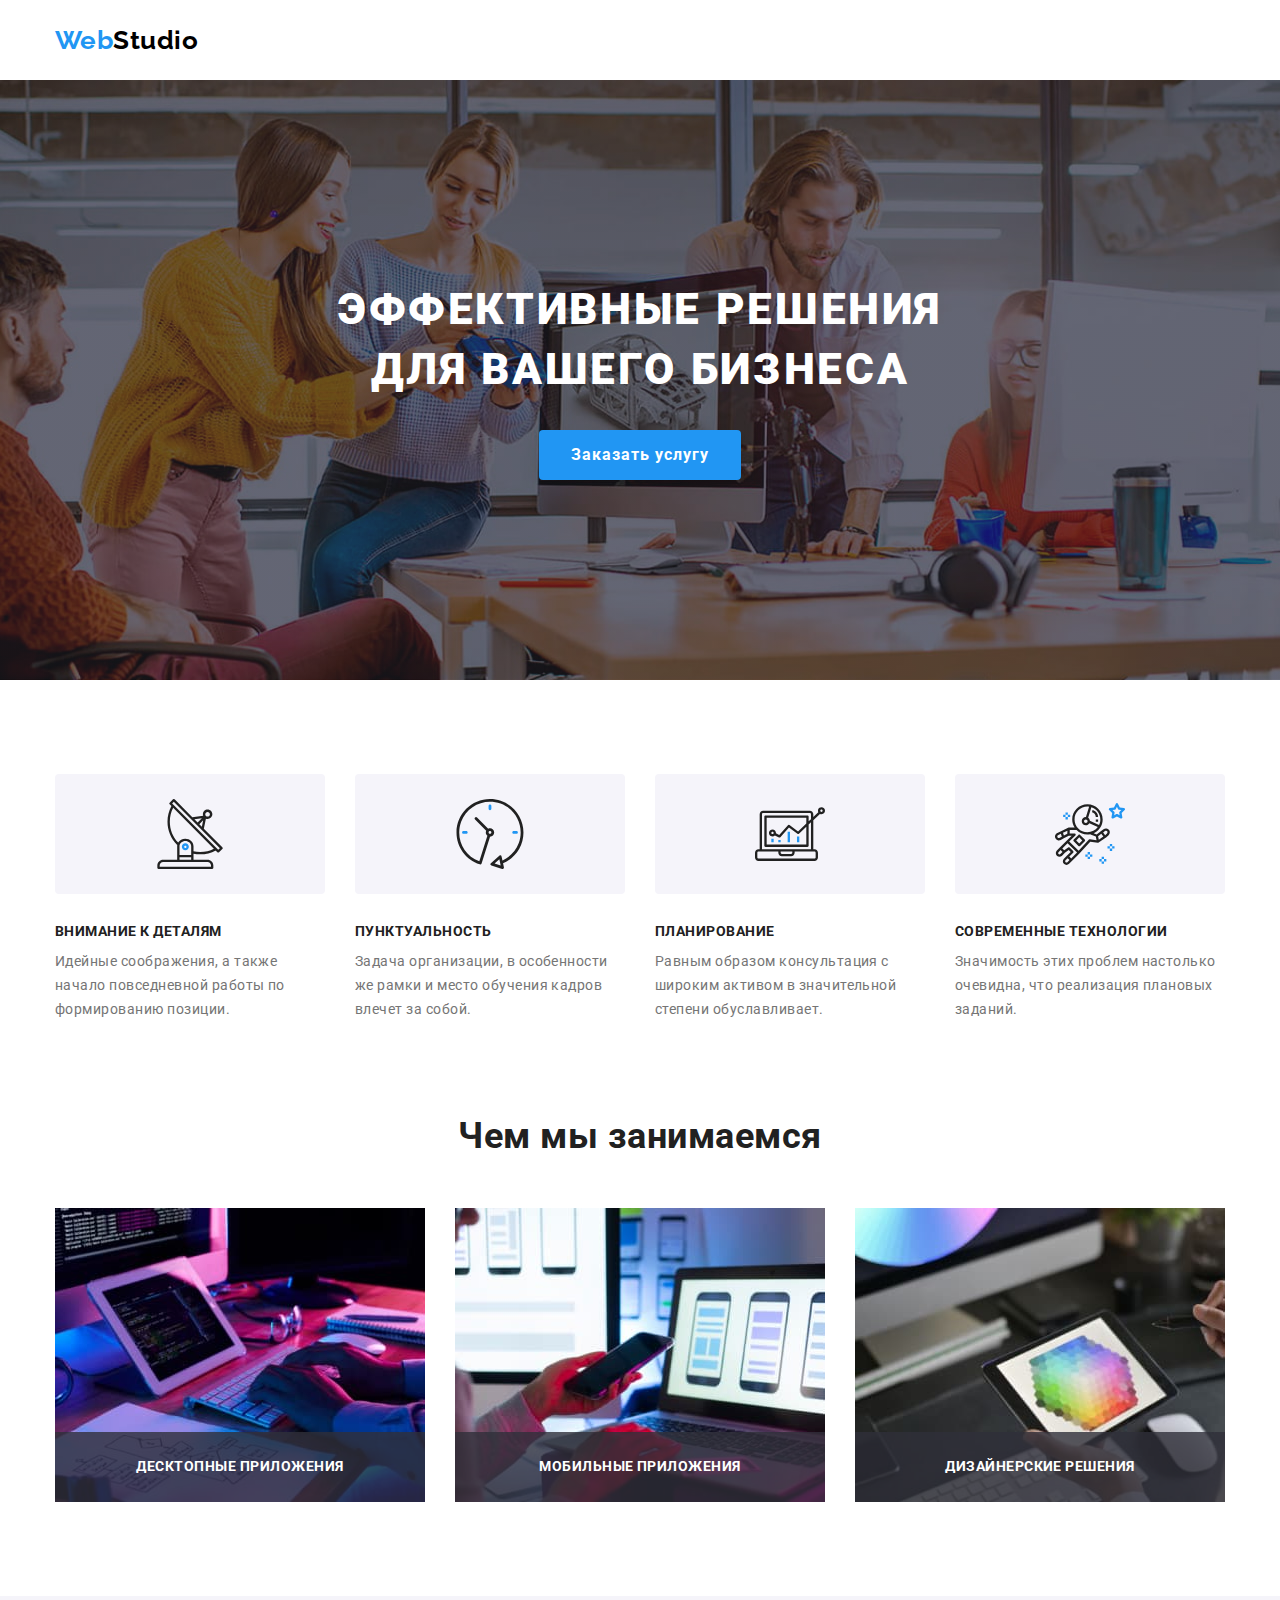
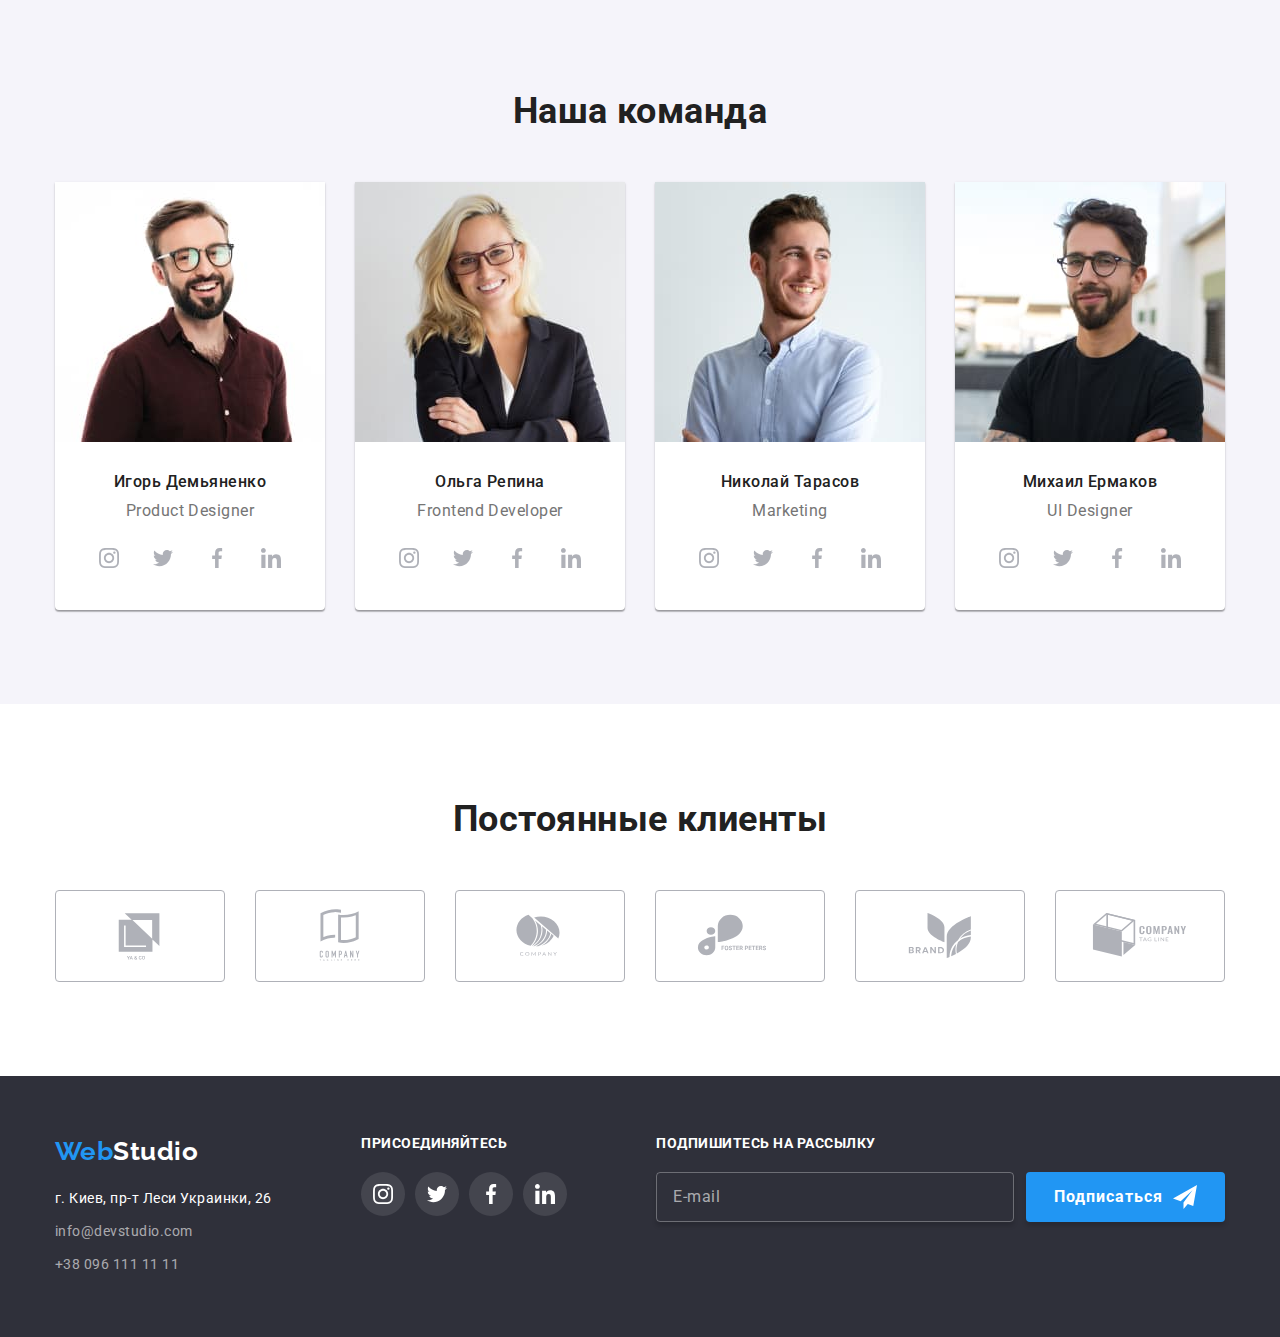
==== commit 3464c550: "omg" ====
--- a/index.html
+++ b/index.html
@@ -21,39 +21,77 @@
       <div class="container header-container">
         <a class="logo" href="./index.html"> <span class="logo__accent">Web</span>Studio</a>
 
-        <nav>
-          <ul class="site-nav">
-            <li class="site-nav__list">
-              <a href="./index.html" class="site-nav__link active">Студия</a>
-            </li>
-
-            <li class="site-nav__list">
-              <div><a href="./portfolio.html" class="site-nav__link">Портфолио</a></div>
-            </li>
-
-            <li class="site-nav__list">
-              <div><a href="" class="site-nav__link">Контакты</a></div>
-            </li>
-          </ul>
-        </nav>
-
-        <ul class="address">
-          <li class="address__item">
-            <a class="address__link" href="mailto:info@devstudio.com"
-              ><svg class="address__icon" width="16" height="12">
-                <use href="./images/icons.svg#icon-envelope"></use></svg
-              >info@devstudio.com</a
-            >
-          </li>
-
-          <li class="address__item">
-            <a class="address__link" href="tell:380961111111"
-              ><svg class="address__icon" width="10" height="16">
-                <use href="./images/icons.svg#icon-smartphone"></use></svg
-              >+38 096 111 11 11</a
-            >
-          </li>
-        </ul>
+        <button
+          class="menu-button"
+          type="button"
+          aria-expanded="false"
+          aria-controls="menu-container"
+          data-menu-button
+        >
+          <svg width="40px" height="40px" aria-label="переключатель мобильного меню">
+            <use class="icon-menu" href="./images/icons.svg#icon-menu"></use>
+            <use class="icon-close" href="./images/icons.svg#icon-close"></use>
+          </svg>
+        </button>
+        <div class="menu-container" id="menu-container" data-menu>
+          <nav>
+            <ul class="site-nav">
+              <li class="site-nav__list">
+                <a href="./index.html" class="site-nav__link active">Студия</a>
+              </li>
+
+              <li class="site-nav__list">
+                <div><a href="./portfolio.html" class="site-nav__link">Портфолио</a></div>
+              </li>
+
+              <li class="site-nav__list">
+                <div><a href="" class="site-nav__link">Контакты</a></div>
+              </li>
+            </ul>
+          </nav>
+
+          <div class="mobile-adress">
+            <ul class="address">
+              <li class="address__item">
+                <a class="address__link" href="mailto:info@devstudio.com"
+                  ><svg class="address__icon" width="16" height="12">
+                    <use href="./images/icons.svg#icon-envelope"></use></svg
+                  >info@devstudio.com</a
+                >
+              </li>
+
+              <li class="address__item">
+                <a class="address__link" href="tell:380961111111"
+                  ><svg class="address__icon" width="10" height="16">
+                    <use href="./images/icons.svg#icon-smartphone"></use></svg
+                  >+38 096 111 11 11</a
+                >
+              </li>
+            </ul>
+            <ul class="mobile-networks">
+              <li class="mobile-networks__list">
+                <a href="" class="mobile-networks__link" aria-label="instagram">Instagram</a>
+              </li>
+
+              <li class="mobile-networks__list">
+                <a href="" class="mobile-networks__link" aria-label="twitter">Twitter</a>
+              </li>
+
+              <li class="mobile-networks__list">
+                <a href="" class="mobile-networks__link" aria-label="facebook">Facebook</a>
+              </li>
+
+              <li class="mobile-networks__list">
+                <a
+                  href="./images/icons.svg#icon-linkedin"
+                  class="mobile-networks__link"
+                  aria-label="linkedin"
+                  >LinkedIn</a
+                >
+              </li>
+            </ul>
+          </div>
+        </div>
       </div>
     </header>
 
@@ -541,5 +579,6 @@
     </div>
 
     <script src="./js/modal.js"></script>
+    <script src="./js/menu.js"></script>
   </body>
 </html>
--- a/css/main.min.css
+++ b/css/main.min.css
@@ -1,2 +1,2 @@
-.visually-hidden{position:absolute;width:1px;height:1px;margin:-1px;border:0;padding:0;white-space:nowrap;-webkit-clip-path:inset(100%);clip-path:inset(100%);clip:rect(0 0 0 0);overflow:hidden}body{color:#757575;background-color:#fff;font-family:"Roboto",sans-serif;letter-spacing:0.03em}ul{list-style:none}a{text-decoration:none}img{display:block;max-width:100%}.section{padding-top:60px;padding-bottom:60px}@media screen and (min-width: 1200px){.section{padding-top:94px;padding-bottom:94px}}ul,h1,h2,h3,li,p,input{padding:0;margin:0}.address,.address__link,.features__icon,.skills__content,.social-networks__link,.clients__link,.user-form__checkbox-label,.card-set__content,.button--alignment{-webkit-box-pack:center;-ms-flex-pack:center;justify-content:center;-webkit-box-align:center;-ms-flex-align:center;align-items:center}.container{padding-left:15px;padding-right:15px;margin:0 auto}@media screen and (min-width: 480px){.container{width:480px}}@media screen and (min-width: 768px){.container{width:768px}}@media screen and (min-width: 1200px){.container{width:1200px}}.header-container{display:-webkit-box;display:-ms-flexbox;display:flex;-webkit-box-align:center;-ms-flex-align:center;align-items:center;border-bottom:1px solid #ececec}.site-nav{display:-webkit-box;display:-ms-flexbox;display:flex;margin-left:93px}.site-nav :not(:last-child){margin-right:50px}.site-nav__list{position:relative}.site-nav__link{color:#212121;letter-spacing:0.02em;font-weight:500;font-size:14px;line-height:1.14;padding-top:32px;padding-bottom:32px;display:block;-webkit-transition:color 250ms cubic-bezier(0.4, 0, 0.2, 1);transition:color 250ms cubic-bezier(0.4, 0, 0.2, 1)}.site-nav__link:hover,.site-nav__link:focus{color:#2196f3}.active{color:#2196f3}.active::after{position:absolute;bottom:-1px;left:0px;content:'';display:block;width:100%;height:4px;background-color:currentColor;border-radius:4px}.address{display:-webkit-box;display:-ms-flexbox;display:flex;margin-left:auto;fill:#757575}.address__link{-webkit-transition:color 250ms cubic-bezier(0.4, 0, 0.2, 1);transition:color 250ms cubic-bezier(0.4, 0, 0.2, 1)}.address__link:hover,.address__link:focus{fill:#2196f3}.address__icon{margin-right:10px;-webkit-transition:fill 250ms cubic-bezier(0.4, 0, 0.2, 1);transition:fill 250ms cubic-bezier(0.4, 0, 0.2, 1)}.address__item:not(:last-child){margin-right:30px}.address__link{display:-webkit-box;display:-ms-flexbox;display:flex;padding-top:32px;padding-bottom:32px;color:#757575;letter-spacing:0.02em;font-weight:500;font-size:14px;line-height:16px;-webkit-transition:color 250ms cubic-bezier(0.4, 0, 0.2, 1);transition:color 250ms cubic-bezier(0.4, 0, 0.2, 1)}.address__link:hover,.address__link:focus{color:#2196f3}.logo{color:#000;font-family:"Raleway",sans-serif;font-weight:700;font-size:26px;line-height:1.19;display:block;padding-top:25px;padding-bottom:24px}.logo__accent{color:#2196f3}.logo--white{color:#fff;display:inline-block}.hero{background-color:#2f303a;text-align:center;margin-left:auto;margin-right:auto;background-image:-webkit-gradient(linear, left top, left bottom, from(rgba(47,48,58,0.4)), to(rgba(47,48,58,0.4))),url(../images/hero.jpg);background-image:linear-gradient(rgba(47,48,58,0.4), rgba(47,48,58,0.4)),url(../images/hero.jpg);background-size:cover;background-position:center;min-width:480px;padding:118px 0}@media screen and (min-width: 768px){.hero{max-width:768px;padding:118px 0}}@media screen and (min-width: 1200px){.hero{max-width:1600px;padding:200px 0}}.hero__title{color:#fff;letter-spacing:0.06em;font-weight:900;font-size:26px;line-height:1.62;text-transform:uppercase;margin-bottom:30px}@media screen and (min-width: 1200px){.hero__title{font-size:44px;line-height:1.36}}.button{background-color:#2196f3;color:#fff;letter-spacing:0.06em;font-weight:700;font-size:16px;line-height:1.88;cursor:pointer;-webkit-box-shadow:0px 4px 4px rgba(0,0,0,0.15);box-shadow:0px 4px 4px rgba(0,0,0,0.15);border:none;border-radius:4px;padding:10px 32px;-webkit-transition:background-color 250ms cubic-bezier(0.4, 0, 0.2, 1);transition:background-color 250ms cubic-bezier(0.4, 0, 0.2, 1)}.button:hover,.button:focus{background-color:#188ce8}.backdrop{position:fixed;top:0;left:0;width:100%;height:100%;background-color:rgba(0,0,0,0.2);opacity:1;-webkit-transition:opacity 250ms cubic-bezier(0.4, 0, 0.2, 1),visibility 250ms cubic-bezier(0.4, 0, 0.2, 1);transition:opacity 250ms cubic-bezier(0.4, 0, 0.2, 1),visibility 250ms cubic-bezier(0.4, 0, 0.2, 1)}.backdrop.is-hidden{opacity:0;pointer-events:none;visibility:hidden}.backdrop.is-hidden .modal{-webkit-transform:translate(-50%, -50%) scale(0.75);transform:translate(-50%, -50%) scale(0.75)}.modal{position:absolute;top:50%;left:50%;-webkit-transform:translate(-50%, -50%) scale(1);transform:translate(-50%, -50%) scale(1);-webkit-transition:-webkit-transform 250ms cubic-bezier(0.4, 0, 0.2, 1);transition:-webkit-transform 250ms cubic-bezier(0.4, 0, 0.2, 1);transition:transform 250ms cubic-bezier(0.4, 0, 0.2, 1);transition:transform 250ms cubic-bezier(0.4, 0, 0.2, 1), -webkit-transform 250ms cubic-bezier(0.4, 0, 0.2, 1);opacity:1;width:528px;height:581px;background-color:#fff;border-radius:4px;-webkit-box-shadow:0px 1px 3px rgba(0,0,0,0.12),0px 1px 1px rgba(0,0,0,0.14),0px 2px 1px rgba(0,0,0,0.2);box-shadow:0px 1px 3px rgba(0,0,0,0.12),0px 1px 1px rgba(0,0,0,0.14),0px 2px 1px rgba(0,0,0,0.2)}.modal__modal-close{width:30px;height:30px;border-radius:50%;background-color:#fff;border:rgba(0,0,0,0.1) solid 1px;top:8px;right:8px;position:absolute;cursor:pointer;-webkit-transition:fill 250ms cubic-bezier(0.4, 0, 0.2, 1);transition:fill 250ms cubic-bezier(0.4, 0, 0.2, 1)}.modal__modal-close:hover,.modal__modal-close:focus{fill:#2196f3}@media screen and (min-width: 768px) and (max-width: 1199px){.features{display:-webkit-box;display:-ms-flexbox;display:flex;-ms-flex-wrap:wrap;flex-wrap:wrap;margin-left:calc(-1 * 30px);margin-top:calc(-1 * 30px)}}@media screen and (min-width: 1200px){.features{display:-webkit-box;display:-ms-flexbox;display:flex}}.features__item{width:450px}@media screen and (max-width: 767px){.features__item:not(:last-child){margin-bottom:30px}}@media screen and (min-width: 768px) and (max-width: 1199px){.features__item{width:354px;-ms-flex-preferred-size:calc(100% / 2 - 30px);flex-basis:calc(100% / 2 - 30px);margin-left:30px;margin-top:30px}}@media screen and (min-width: 1200px){.features__item{width:270px}.features__item:not(:last-child){margin-right:30px;margin-bottom:0}}.features__icon{background-color:#f5f4fa;height:120px;margin-bottom:30px;display:-webkit-box;display:-ms-flexbox;display:flex;border-radius:4px}.features__title{color:#212121;margin-bottom:10px;font-weight:700;font-size:14px;line-height:1.14;text-transform:uppercase;text-align:center;margin-bottom:10px}@media screen and (min-width: 768px){.features__title{text-align:left}}.features__description{font-size:14px;line-height:1.71}.skill{padding-top:0}@media screen and (max-width: 1200px){.skill{display:none}}.skills__thumb{position:relative}.site-nav__underline{position:relative}.skills__content{position:absolute;display:-webkit-box;display:-ms-flexbox;display:flex;background-color:rgba(47,48,58,0.8);width:370px;height:70px;color:#fff;font-weight:700;font-size:14px;line-height:1.14;text-transform:uppercase;bottom:0}.skills{display:-webkit-box;display:-ms-flexbox;display:flex}.skills :not(:last-child){margin-right:30px}.section-title{color:#212121;font-weight:700;font-size:28px;line-height:1.17;text-align:center;margin-bottom:30px}@media screen and (min-width: 1200px){.section-title{font-size:36px;margin-bottom:50px}}.social-networks{display:-webkit-box;display:-ms-flexbox;display:flex;width:206px;height:44px}.social-networks__list:not(:last-child){margin-right:10px}.social-networks__link{display:-webkit-box;display:-ms-flexbox;display:flex;border-radius:50%;width:44px;height:44px;fill:#afb1b8;-webkit-transition:fill 250ms cubic-bezier(0.4, 0, 0.2, 1),background-color 250ms cubic-bezier(0.4, 0, 0.2, 1);transition:fill 250ms cubic-bezier(0.4, 0, 0.2, 1),background-color 250ms cubic-bezier(0.4, 0, 0.2, 1)}.social-networks__link:hover,.social-networks__link:focus{background-color:#2196f3;fill:#fff}.our-command{background-color:#f5f4fa}@media screen and (min-width: 768px) and (max-width: 1199px){.our-peoples{display:-webkit-box;display:-ms-flexbox;display:flex;-ms-flex-wrap:wrap;flex-wrap:wrap;margin-top:-30px;margin-left:-30px}}@media screen and (min-width: 1200px){.our-peoples{display:-webkit-box;display:-ms-flexbox;display:flex}}.our-peoples__item{text-align:center;-webkit-box-shadow:0px 1px 3px rgba(0,0,0,0.12),0px 1px 1px rgba(0,0,0,0.14),0px 2px 1px rgba(0,0,0,0.2);box-shadow:0px 1px 3px rgba(0,0,0,0.12),0px 1px 1px rgba(0,0,0,0.14),0px 2px 1px rgba(0,0,0,0.2);border-radius:0px 0px 4px 4px;background-color:#fff}@media screen and (min-width: 480px) and (max-width: 767px){.our-peoples__item:not(:last-child){margin-bottom:30px}}@media screen and (min-width: 768px) and (max-width: 1199px){.our-peoples__item{-ms-flex-preferred-size:calc(100% / 2 - 30px);flex-basis:calc(100% / 2 - 30px);margin-left:30px;margin-top:30px}}@media screen and (min-width: 1200px){.our-peoples__item:not(:last-child){margin-right:30px}}@media screen and (max-width: 767px){.command-member{padding-left:122px;padding-right:122px;padding-top:30px;padding-bottom:24px}}@media screen and (min-width: 768px) and (max-width: 1199px){.command-member{padding-left:74px;padding-right:74px;padding-top:30px;padding-bottom:24px}}@media screen and (min-width: 1200px){.command-member{padding:30px 32px}}.command-member__name{color:#212121;font-weight:500;font-size:16px;line-height:1.19;margin-bottom:10px}.command-member__position{font-size:16px;line-height:1.19;margin-bottom:16px}.clients{display:-webkit-box;display:-ms-flexbox;display:flex;-ms-flex-wrap:wrap;flex-wrap:wrap}@media screen and (max-width: 1199px){.clients{margin-top:calc(-1*30px);margin-left:calc(-1*30px)}}@media screen and (min-width: 1200px){.clients__item:not(:last-child){margin-right:30px}}.clients__link{display:-webkit-box;display:-ms-flexbox;display:flex;border:1px solid #afb1b8;border-radius:4px;height:92px;fill:#afb1b8;-webkit-transition:fill 250ms cubic-bezier(0.4, 0, 0.2, 1),border 250ms cubic-bezier(0.4, 0, 0.2, 1);transition:fill 250ms cubic-bezier(0.4, 0, 0.2, 1),border 250ms cubic-bezier(0.4, 0, 0.2, 1)}.clients__link:hover,.clients__link:focus{overline:none;border:1px solid #2196f3;fill:#2196f3}@media screen and (min-width: 480px) and (max-width: 767px){.clients__link{width:210px;-ms-flex-preferred-size:calc(100% / 2 - 30px);flex-basis:calc(100% / 2 - 30px);margin-left:30px;margin-top:30px}}@media screen and (min-width: 768px) and (max-width: 1199px){.clients__link{width:226px;-ms-flex-preferred-size:calc(100% / 2 - 30px);flex-basis:calc(100% / 2 - 30px);margin-left:30px;margin-top:30px}}@media screen and (min-width: 1200px){.clients__link{width:170px}}.user-form{margin-left:auto;margin-right:auto;padding:40px;font-size:12px}.user-form__field-cover:not(:last-child){margin-bottom:10px}.user-form__field-cover{display:-webkit-box;display:-ms-flexbox;display:flex;-webkit-box-orient:vertical;-webkit-box-direction:normal;-ms-flex-direction:column;flex-direction:column}.user-form__label{margin-bottom:4px;letter-spacing:0.01em}.place-data{display:block;margin-bottom:12px;text-align:center;font-weight:700;font-size:20px;line-height:1.15;color:#212121}.user-form__button{display:block;margin-left:auto;margin-right:auto;padding:10px 55px}.user-form__input-icon{position:absolute;top:50%;left:12px;-webkit-transform:translateY(-50%);transform:translateY(-50%);-webkit-transition:fill 250ms cubic-bezier(0.4, 0, 0.2, 1);transition:fill 250ms cubic-bezier(0.4, 0, 0.2, 1)}.user-form__input-cover{position:relative;width:100%}.user-form__input{border:1px solid rgba(33,33,33,0.2);border-radius:4px;width:100%;height:40px;padding-left:42px;outline:none;cursor:pointer;-webkit-transition:border 250ms cubic-bezier(0.4, 0, 0.2, 1);transition:border 250ms cubic-bezier(0.4, 0, 0.2, 1)}.user-form__input:focus-within .user-form__input-icon{fill:#2196f3}.user-form__input:hover ~ .user-form__input-icon,.user-form__input:focus ~ .user-form__input-icon{fill:#2196f3}.user-form__input:hover,.user-form__input:focus{border:1px solid #2196f3}.user-form__textarea{height:120px;resize:unset;border-color:rgba(33,33,33,0.2);border-radius:4px;padding:12px 16px;outline:none;margin-bottom:20px;-webkit-transition:border 250ms cubic-bezier(0.4, 0, 0.2, 1);transition:border 250ms cubic-bezier(0.4, 0, 0.2, 1)}.user-form__textarea::-webkit-input-placeholder{font-size:12px;color:rgba(117,117,117,0.5)}.user-form__textarea:-ms-input-placeholder{font-size:12px;color:rgba(117,117,117,0.5)}.user-form__textarea::-ms-input-placeholder{font-size:12px;color:rgba(117,117,117,0.5)}.user-form__textarea::placeholder{font-size:12px;color:rgba(117,117,117,0.5)}.user-form__textarea:hover,.user-form__textarea:focus{border:1px solid #2196f3}.user-form__checkbox-label{display:-webkit-box;display:-ms-flexbox;display:flex;font-size:14px;margin-bottom:30px}.user-form__policy-terms{text-decoration:underline;color:#2196f3}.user-form__checkbox-icon{display:-webkit-box;display:-ms-flexbox;display:flex;-webkit-box-align:center;-ms-flex-align:center;align-items:center;width:16px;height:15px;margin-right:7px;border:2px solid #212121;border-radius:2px;background-origin:border-box;-webkit-transition:border 250ms cubic-bezier(0.4, 0, 0.2, 1),background 250ms cubic-bezier(0.4, 0, 0.2, 1);transition:border 250ms cubic-bezier(0.4, 0, 0.2, 1),background 250ms cubic-bezier(0.4, 0, 0.2, 1)}.user-form__checkbox{position:absolute;width:1px;height:1px;margin:-1px;border:0;padding:0;white-space:nowrap;-webkit-clip-path:inset(100%);clip-path:inset(100%);clip:rect(0 0 0 0);overflow:hidden}.user-form__checkbox:hover ~ .user-form__checkbox-icon{border-color:#2196f3}.user-form__checkbox:focus ~ .user-form__checkbox-icon{border-color:#2196f3}.user-form__checkbox:checked ~ .user-form__checkbox-icon{background-color:#2196f3;border-color:#2196f3}.card-set__card-subtitle{color:#757575;font-size:16px;line-height:1.88}.portfolio__menu{display:-webkit-box;display:-ms-flexbox;display:flex;-webkit-box-pack:center;-ms-flex-pack:center;justify-content:center;margin-bottom:50px}.portfolio__item:not(:last-child){margin-right:9px}.portfolio__button{color:#212121;background-color:#f5f4fa;font-weight:500;font-size:16px;line-height:1.63;cursor:pointer;text-align:center;border:none;padding:6px 22px;border-radius:4px;-webkit-transition:color 250ms cubic-bezier(0.4, 0, 0.2, 1),background-color 250ms cubic-bezier(0.4, 0, 0.2, 1),-webkit-box-shadow 250ms cubic-bezier(0.4, 0, 0.2, 1);transition:color 250ms cubic-bezier(0.4, 0, 0.2, 1),background-color 250ms cubic-bezier(0.4, 0, 0.2, 1),-webkit-box-shadow 250ms cubic-bezier(0.4, 0, 0.2, 1);transition:color 250ms cubic-bezier(0.4, 0, 0.2, 1),background-color 250ms cubic-bezier(0.4, 0, 0.2, 1),box-shadow 250ms cubic-bezier(0.4, 0, 0.2, 1);transition:color 250ms cubic-bezier(0.4, 0, 0.2, 1),background-color 250ms cubic-bezier(0.4, 0, 0.2, 1),box-shadow 250ms cubic-bezier(0.4, 0, 0.2, 1),-webkit-box-shadow 250ms cubic-bezier(0.4, 0, 0.2, 1)}.portfolio__button:hover,.portfolio__button:focus{color:#fff;background-color:#2196f3;-webkit-box-shadow:0px 3px 1px rgba(0,0,0,0.1),0px 1px 2px rgba(0,0,0,0.08),0px 2px 2px rgba(0,0,0,0.12);box-shadow:0px 3px 1px rgba(0,0,0,0.1),0px 1px 2px rgba(0,0,0,0.08),0px 2px 2px rgba(0,0,0,0.12)}.card-set__card-title{color:#212121;letter-spacing:0.06em;font-weight:700;font-size:18px;line-height:2;margin-bottom:4px}.card-set{display:-webkit-box;display:-ms-flexbox;display:flex;-ms-flex-wrap:wrap;flex-wrap:wrap;margin-left:calc(-1 * 30px);margin-top:calc(-1 * 30px)}.card-set__item{-ms-flex-preferred-size:calc(100% / 3 - 30px);flex-basis:calc(100% / 3 - 30px);margin-left:30px;margin-top:30px}.card-set__stand{padding:20px 24px;border-right:1px solid #eee;border-bottom:1px solid #eee;border-left:1px solid #eee}.card-set__content{position:absolute;width:100%;height:100%;top:0;left:0;display:-webkit-box;display:-ms-flexbox;display:flex;padding-left:24px;padding-right:24px;background-color:rgba(33,150,243,0.9);font-weight:400;font-size:18px;line-height:156%;color:#fff;-webkit-transform:translateY(100%);transform:translateY(100%);-webkit-transition:-webkit-transform 250ms cubic-bezier(0.4, 0, 0.2, 1);transition:-webkit-transform 250ms cubic-bezier(0.4, 0, 0.2, 1);transition:transform 250ms cubic-bezier(0.4, 0, 0.2, 1);transition:transform 250ms cubic-bezier(0.4, 0, 0.2, 1), -webkit-transform 250ms cubic-bezier(0.4, 0, 0.2, 1)}.card-set__figure{position:relative;overflow:hidden}.card-set__link{-webkit-transition:-webkit-box-shadow 250ms cubic-bezier(0.4, 0, 0.2, 1);transition:-webkit-box-shadow 250ms cubic-bezier(0.4, 0, 0.2, 1);transition:box-shadow 250ms cubic-bezier(0.4, 0, 0.2, 1);transition:box-shadow 250ms cubic-bezier(0.4, 0, 0.2, 1), -webkit-box-shadow 250ms cubic-bezier(0.4, 0, 0.2, 1)}.card-set__link:hover,.card-set__link:focus{display:inline-block;-webkit-box-shadow:0px 1px 1px rgba(0,0,0,0.12),0px 4px 4px rgba(0,0,0,0.06),1px 4px 6px rgba(0,0,0,0.16);box-shadow:0px 1px 1px rgba(0,0,0,0.12),0px 4px 4px rgba(0,0,0,0.06),1px 4px 6px rgba(0,0,0,0.16)}.card-set__link:hover .card-set__content,.card-set__link:focus .card-set__content{-webkit-transform:translateY(0);transform:translateY(0)}.page-footer{background-color:#2f303a;padding-top:60px;padding-bottom:60px}@media screen and (min-width: 768px) and (max-width: 1199px){.page-footer__container{display:-webkit-box;display:-ms-flexbox;display:flex;-ms-flex-wrap:wrap;flex-wrap:wrap;-ms-flex-pack:distribute;justify-content:space-around}}@media screen and (min-width: 1200px){.page-footer__container{display:-webkit-box;display:-ms-flexbox;display:flex;-webkit-box-pack:justify;-ms-flex-pack:justify;justify-content:space-between}}.page-footer__adr-container{display:-webkit-box;display:-ms-flexbox;display:flex;-webkit-box-orient:vertical;-webkit-box-direction:normal;-ms-flex-direction:column;flex-direction:column;-webkit-box-align:center;-ms-flex-align:center;align-items:center;margin-bottom:60px}@media screen and (min-width: 1200px){.page-footer__adr-container{-webkit-box-align:baseline;-ms-flex-align:baseline;align-items:baseline;margin-bottom:0}}.page-footer__contacts{display:-webkit-box;display:-ms-flexbox;display:flex;-webkit-box-orient:vertical;-webkit-box-direction:normal;-ms-flex-direction:column;flex-direction:column;-webkit-box-align:center;-ms-flex-align:center;align-items:center}@media screen and (min-width: 1200px){.page-footer__contacts{-webkit-box-align:baseline;-ms-flex-align:baseline;align-items:baseline}}.subscription-form{display:-webkit-box;display:-ms-flexbox;display:flex;-webkit-box-orient:vertical;-webkit-box-direction:normal;-ms-flex-direction:column;flex-direction:column;-webkit-box-align:center;-ms-flex-align:center;align-items:center}@media screen and (min-width: 1200px){.subscription-form{-webkit-box-align:baseline;-ms-flex-align:baseline;align-items:baseline;-webkit-box-orient:horizontal;-webkit-box-direction:normal;-ms-flex-direction:row;flex-direction:row}}.add-please{display:-webkit-box;display:-ms-flexbox;display:flex;-webkit-box-orient:vertical;-webkit-box-direction:normal;-ms-flex-direction:column;flex-direction:column;-webkit-box-align:center;-ms-flex-align:center;align-items:center;margin-bottom:60px}@media screen and (min-width: 1200px){.add-please{-webkit-box-align:baseline;-ms-flex-align:baseline;align-items:baseline;margin-bottom:0}}.logo--white{padding:0;margin-bottom:20px;font-size:24px}@media screen and (min-width: 1200px){.logo--white{font-size:26px}}.page-footer__adr{color:#fff;font-size:14px;line-height:1.71;font-style:normal;margin-bottom:8px}@media screen and (min-width: 1200px){.page-footer__adr{margin-bottom:9px}}.page-footer__item{margin-bottom:8px}@media screen and (min-width: 1200px){.page-footer__item{margin-bottom:9px}}.page-footer__link{color:rgba(255,255,255,0.6);font-size:14px;line-height:1.71;font-style:normal;-webkit-transition:color 250ms cubic-bezier(0.4, 0, 0.2, 1);transition:color 250ms cubic-bezier(0.4, 0, 0.2, 1);display:block}.page-footer__link:hover,.page-footer__link:focus{color:#2196f3}.slogan{color:#fff;display:-webkit-box;display:-ms-flexbox;display:flex;font-weight:700;font-size:14px;line-height:1.14;text-transform:uppercase;margin-bottom:20px;-webkit-box-pack:center;-ms-flex-pack:center;justify-content:center}@media screen and (min-width: 1200px){.slogan{-webkit-box-pack:start;-ms-flex-pack:start;justify-content:start}}.social-networks__link--black-theme{background-color:rgba(255,255,255,0.1);fill:#fff}.social-networks__link--black-theme:hover,.social-networks__link--black-theme:focus{background-color:#2196f3}.button--alignment{display:-webkit-box;display:-ms-flexbox;display:flex;padding:10px 28px}.email-svg{margin-left:10px}.subscription-form__input{width:100%;height:50px;margin-bottom:20px;color:#fff;border:1px solid rgba(255,255,255,0.3);border-radius:4px;background-color:inherit;font-size:16px;line-height:1.25;padding:15px 16px;letter-spacing:0.03em;-webkit-box-shadow:0px 4px 4px rgba(0,0,0,0.15);box-shadow:0px 4px 4px rgba(0,0,0,0.15);-webkit-transition:border-color 250ms cubic-bezier(0.4, 0, 0.2, 1),-webkit-box-shadow 250ms cubic-bezier(0.4, 0, 0.2, 1);transition:border-color 250ms cubic-bezier(0.4, 0, 0.2, 1),-webkit-box-shadow 250ms cubic-bezier(0.4, 0, 0.2, 1);transition:border-color 250ms cubic-bezier(0.4, 0, 0.2, 1),box-shadow 250ms cubic-bezier(0.4, 0, 0.2, 1);transition:border-color 250ms cubic-bezier(0.4, 0, 0.2, 1),box-shadow 250ms cubic-bezier(0.4, 0, 0.2, 1),-webkit-box-shadow 250ms cubic-bezier(0.4, 0, 0.2, 1)}@media screen and (min-width: 768px) and (max-width: 1199px){.subscription-form__input{width:450px}}@media screen and (min-width: 1200px){.subscription-form__input{width:358px;margin-right:12px}}.subscription-form__input:hover,.subscription-form__input:focus{outline:0;border-color:#2196f3}.subscription-form__input::-webkit-input-placeholder{font-size:16px;line-height:1.25;letter-spacing:0.03em;color:rgba(255,255,255,0.6)}.subscription-form__input:-ms-input-placeholder{font-size:16px;line-height:1.25;letter-spacing:0.03em;color:rgba(255,255,255,0.6)}.subscription-form__input::-ms-input-placeholder{font-size:16px;line-height:1.25;letter-spacing:0.03em;color:rgba(255,255,255,0.6)}.subscription-form__input::placeholder{font-size:16px;line-height:1.25;letter-spacing:0.03em;color:rgba(255,255,255,0.6)}
+.visually-hidden{position:absolute;width:1px;height:1px;margin:-1px;border:0;padding:0;white-space:nowrap;-webkit-clip-path:inset(100%);clip-path:inset(100%);clip:rect(0 0 0 0);overflow:hidden}body{color:#757575;background-color:#fff;font-family:"Roboto",sans-serif;letter-spacing:0.03em}ul{list-style:none}a{text-decoration:none}img{display:block;max-width:100%}.section{padding-top:60px;padding-bottom:60px}@media screen and (min-width: 1200px){.section{padding-top:94px;padding-bottom:94px}}ul,h1,h2,h3,li,p,input{padding:0;margin:0}.features__icon,.skills__content,.social-networks__link,.clients__link,.user-form__checkbox-label,.card-set__content,.button--alignment{-webkit-box-pack:center;-ms-flex-pack:center;justify-content:center;-webkit-box-align:center;-ms-flex-align:center;align-items:center}.container{padding-left:15px;padding-right:15px;margin:0 auto}@media screen and (min-width: 480px){.container{width:480px}}@media screen and (min-width: 768px){.container{width:768px}}@media screen and (min-width: 1200px){.container{width:1200px}}.header-container{display:-webkit-box;display:-ms-flexbox;display:flex;-webkit-box-align:center;-ms-flex-align:center;align-items:center;-webkit-box-pack:justify;-ms-flex-pack:justify;justify-content:space-between}.menu-button{display:-webkit-box;display:-ms-flexbox;display:flex;margin:0;padding:10px;border:none;background-color:transparent;z-index:300}@media screen and (min-width: 768px){.menu-button{display:none}}.menu-button .icon-close{display:none}.menu-button.is-open .icon-close{display:block}.menu-button.icon-menu{display:block}.menu-button.is-open .icon-menu{display:none}.menu-button:active{fill:#2196f3}.menu-container{padding:48px;display:none;position:absolute;top:0;left:0;width:100%;height:100vh;background-color:#fff}.menu-container.is-open{display:-webkit-box;display:-ms-flexbox;display:flex;-webkit-box-orient:vertical;-webkit-box-direction:normal;-ms-flex-direction:column;flex-direction:column;-webkit-box-pack:justify;-ms-flex-pack:justify;justify-content:space-between}body{position:relative}.site-nav :not(:last-child){margin-bottom:32px}.site-nav__link{display:block;color:#212121;letter-spacing:0.02em;font-weight:500;font-size:40px;line-height:1.18;-webkit-transition:color 250ms cubic-bezier(0.4, 0, 0.2, 1);transition:color 250ms cubic-bezier(0.4, 0, 0.2, 1)}.site-nav__link:hover,.site-nav__link:focus{color:#2196f3}.site-nav .active{color:#2196f3}@media screen and (min-width: 768px){.site-nav .active::after{position:absolute;bottom:-1px;left:0px;content:'';display:block;width:100%;height:4px;background-color:currentColor;border-radius:4px}}.address{display:-webkit-box;display:-ms-flexbox;display:flex;-webkit-box-orient:vertical;-webkit-box-direction:reverse;-ms-flex-direction:column-reverse;flex-direction:column-reverse;margin-bottom:64px}.address__item:last-child{margin-bottom:32px}.address__icon{display:none}@media screen and (min-width: 768px){.address__icon{display:block;margin-right:10px;-webkit-transition:fill 250ms cubic-bezier(0.4, 0, 0.2, 1);transition:fill 250ms cubic-bezier(0.4, 0, 0.2, 1)}}@media screen and (min-width: 768px){.address__item:not(:last-child){margin-right:30px}}.address__link{display:-webkit-box;display:-ms-flexbox;display:flex;color:#757575;letter-spacing:0.02em;font-weight:500;font-size:14px;line-height:16px;-webkit-transition:color 250ms cubic-bezier(0.4, 0, 0.2, 1);transition:color 250ms cubic-bezier(0.4, 0, 0.2, 1)}.address__link:hover,.address__link:focus{color:#2196f3}.logo{color:#000;font-family:"Raleway",sans-serif;font-weight:700;font-size:24px;line-height:1.19;display:block;padding-top:16px;padding-bottom:15px}@media screen and (min-width: 768px){.logo{padding-top:25px;padding-bottom:24px}}@media screen and (min-width: 1200px){.logo{font-size:26px}}.logo__accent{color:#2196f3}.logo--white{color:#fff;display:inline-block}.mobile-networks{display:-webkit-box;display:-ms-flexbox;display:flex}.mobile-networks__link{color:#2196f3;font-weight:500;font-size:18px;line-height:1.22}.mobile-networks__list:not(:last-child){border-right:1px solid rgba(33,33,33,0.2);padding-right:10px}.mobile-networks__list:not(:first-child){padding-left:10px}.hero{background-color:#2f303a;text-align:center;margin-left:auto;margin-right:auto;background-image:-webkit-gradient(linear, left top, left bottom, from(rgba(47,48,58,0.4)), to(rgba(47,48,58,0.4))),url(../images/hero.jpg);background-image:linear-gradient(rgba(47,48,58,0.4), rgba(47,48,58,0.4)),url(../images/hero.jpg);background-size:cover;background-position:center;min-width:480px;padding:118px 0}@media screen and (min-width: 768px){.hero{max-width:768px;padding:118px 0}}@media screen and (min-width: 1200px){.hero{max-width:1600px;padding:200px 0}}.hero__title{color:#fff;letter-spacing:0.06em;font-weight:900;font-size:26px;line-height:1.62;text-transform:uppercase;margin-bottom:30px}@media screen and (min-width: 1200px){.hero__title{font-size:44px;line-height:1.36}}.button{background-color:#2196f3;color:#fff;letter-spacing:0.06em;font-weight:700;font-size:16px;line-height:1.88;cursor:pointer;-webkit-box-shadow:0px 4px 4px rgba(0,0,0,0.15);box-shadow:0px 4px 4px rgba(0,0,0,0.15);border:none;border-radius:4px;padding:10px 32px;-webkit-transition:background-color 250ms cubic-bezier(0.4, 0, 0.2, 1);transition:background-color 250ms cubic-bezier(0.4, 0, 0.2, 1)}.button:hover,.button:focus{background-color:#188ce8}.backdrop{position:fixed;top:0;left:0;width:100%;height:100%;overflow-y:scroll;background-color:rgba(0,0,0,0.2);opacity:1;-webkit-transition:opacity 250ms cubic-bezier(0.4, 0, 0.2, 1),visibility 250ms cubic-bezier(0.4, 0, 0.2, 1);transition:opacity 250ms cubic-bezier(0.4, 0, 0.2, 1),visibility 250ms cubic-bezier(0.4, 0, 0.2, 1)}.backdrop.is-hidden{opacity:0;pointer-events:none;visibility:hidden}.backdrop.is-hidden .modal{-webkit-transform:translate(-50%, -50%) scale(0.75);transform:translate(-50%, -50%) scale(0.75)}.modal{position:absolute;top:50%;left:50%;-webkit-transform:translate(-50%, -50%) scale(1);transform:translate(-50%, -50%) scale(1);-webkit-transition:-webkit-transform 250ms cubic-bezier(0.4, 0, 0.2, 1);transition:-webkit-transform 250ms cubic-bezier(0.4, 0, 0.2, 1);transition:transform 250ms cubic-bezier(0.4, 0, 0.2, 1);transition:transform 250ms cubic-bezier(0.4, 0, 0.2, 1), -webkit-transform 250ms cubic-bezier(0.4, 0, 0.2, 1);opacity:1;max-width:450px;width:100%;background-color:#fff;border-radius:4px;-webkit-box-shadow:0px 1px 3px rgba(0,0,0,0.12),0px 1px 1px rgba(0,0,0,0.14),0px 2px 1px rgba(0,0,0,0.2);box-shadow:0px 1px 3px rgba(0,0,0,0.12),0px 1px 1px rgba(0,0,0,0.14),0px 2px 1px rgba(0,0,0,0.2)}@media screen and (min-width: 1200px){.modal{width:100%;max-width:528px}}.modal__modal-close{width:30px;height:30px;border-radius:50%;background-color:#fff;border:rgba(0,0,0,0.1) solid 1px;top:8px;right:8px;position:absolute;cursor:pointer;-webkit-transition:fill 250ms cubic-bezier(0.4, 0, 0.2, 1);transition:fill 250ms cubic-bezier(0.4, 0, 0.2, 1)}.modal__modal-close:hover,.modal__modal-close:focus{fill:#2196f3}@media screen and (min-width: 768px) and (max-width: 1199px){.features{display:-webkit-box;display:-ms-flexbox;display:flex;-ms-flex-wrap:wrap;flex-wrap:wrap;margin-left:calc(-1 * 30px);margin-top:calc(-1 * 30px)}}@media screen and (min-width: 1200px){.features{display:-webkit-box;display:-ms-flexbox;display:flex}}.features__item{width:450px}@media screen and (max-width: 767px){.features__item:not(:last-child){margin-bottom:30px}}@media screen and (min-width: 768px) and (max-width: 1199px){.features__item{width:354px;-ms-flex-preferred-size:calc(100% / 2 - 30px);flex-basis:calc(100% / 2 - 30px);margin-left:30px;margin-top:30px}}@media screen and (min-width: 1200px){.features__item{width:270px}.features__item:not(:last-child){margin-right:30px;margin-bottom:0}}.features__icon{background-color:#f5f4fa;height:120px;margin-bottom:30px;display:-webkit-box;display:-ms-flexbox;display:flex;border-radius:4px}.features__title{color:#212121;margin-bottom:10px;font-weight:700;font-size:14px;line-height:1.14;text-transform:uppercase;text-align:center;margin-bottom:10px}@media screen and (min-width: 768px){.features__title{text-align:left}}.features__description{font-size:14px;line-height:1.71}.skill{padding-top:0}@media screen and (max-width: 1200px){.skill{display:none}}.skills__thumb{position:relative}.site-nav__underline{position:relative}.skills__content{position:absolute;display:-webkit-box;display:-ms-flexbox;display:flex;background-color:rgba(47,48,58,0.8);width:370px;height:70px;color:#fff;font-weight:700;font-size:14px;line-height:1.14;text-transform:uppercase;bottom:0}.skills{display:-webkit-box;display:-ms-flexbox;display:flex}.skills :not(:last-child){margin-right:30px}.section-title{color:#212121;font-weight:700;font-size:28px;line-height:1.17;text-align:center;margin-bottom:30px}@media screen and (min-width: 1200px){.section-title{font-size:36px;margin-bottom:50px}}.social-networks{display:-webkit-box;display:-ms-flexbox;display:flex;width:206px;height:44px}.social-networks__list:not(:last-child){margin-right:10px}.social-networks__link{display:-webkit-box;display:-ms-flexbox;display:flex;border-radius:50%;width:44px;height:44px;fill:#afb1b8;-webkit-transition:fill 250ms cubic-bezier(0.4, 0, 0.2, 1),background-color 250ms cubic-bezier(0.4, 0, 0.2, 1);transition:fill 250ms cubic-bezier(0.4, 0, 0.2, 1),background-color 250ms cubic-bezier(0.4, 0, 0.2, 1)}.social-networks__link:hover,.social-networks__link:focus{background-color:#2196f3;fill:#fff}.our-command{background-color:#f5f4fa}@media screen and (min-width: 768px) and (max-width: 1199px){.our-peoples{display:-webkit-box;display:-ms-flexbox;display:flex;-ms-flex-wrap:wrap;flex-wrap:wrap;margin-top:-30px;margin-left:-30px}}@media screen and (min-width: 1200px){.our-peoples{display:-webkit-box;display:-ms-flexbox;display:flex}}.our-peoples__item{text-align:center;-webkit-box-shadow:0px 1px 3px rgba(0,0,0,0.12),0px 1px 1px rgba(0,0,0,0.14),0px 2px 1px rgba(0,0,0,0.2);box-shadow:0px 1px 3px rgba(0,0,0,0.12),0px 1px 1px rgba(0,0,0,0.14),0px 2px 1px rgba(0,0,0,0.2);border-radius:0px 0px 4px 4px;background-color:#fff}@media screen and (min-width: 480px) and (max-width: 767px){.our-peoples__item:not(:last-child){margin-bottom:30px}}@media screen and (min-width: 768px) and (max-width: 1199px){.our-peoples__item{-ms-flex-preferred-size:calc(100% / 2 - 30px);flex-basis:calc(100% / 2 - 30px);margin-left:30px;margin-top:30px}}@media screen and (min-width: 1200px){.our-peoples__item:not(:last-child){margin-right:30px}}@media screen and (max-width: 767px){.command-member{padding-left:122px;padding-right:122px;padding-top:30px;padding-bottom:24px}}@media screen and (min-width: 768px) and (max-width: 1199px){.command-member{padding-left:74px;padding-right:74px;padding-top:30px;padding-bottom:24px}}@media screen and (min-width: 1200px){.command-member{padding:30px 32px}}.command-member__name{color:#212121;font-weight:500;font-size:16px;line-height:1.19;margin-bottom:10px}.command-member__position{font-size:16px;line-height:1.19;margin-bottom:16px}.clients{display:-webkit-box;display:-ms-flexbox;display:flex;-ms-flex-wrap:wrap;flex-wrap:wrap}@media screen and (max-width: 1199px){.clients{margin-top:calc(-1 * 30px);margin-left:calc(-1 * 30px)}}@media screen and (min-width: 1200px){.clients__item:not(:last-child){margin-right:30px}}.clients__link{display:-webkit-box;display:-ms-flexbox;display:flex;border:1px solid #afb1b8;border-radius:4px;height:92px;fill:#afb1b8;-webkit-transition:fill 250ms cubic-bezier(0.4, 0, 0.2, 1),border 250ms cubic-bezier(0.4, 0, 0.2, 1);transition:fill 250ms cubic-bezier(0.4, 0, 0.2, 1),border 250ms cubic-bezier(0.4, 0, 0.2, 1)}.clients__link:hover,.clients__link:focus{overline:none;border:1px solid #2196f3;fill:#2196f3}@media screen and (min-width: 480px) and (max-width: 767px){.clients__link{width:210px;-ms-flex-preferred-size:calc(100% / 2 - 30px);flex-basis:calc(100% / 2 - 30px);margin-left:30px;margin-top:30px}}@media screen and (min-width: 768px) and (max-width: 1199px){.clients__link{width:226px;-ms-flex-preferred-size:calc(100% / 2 - 30px);flex-basis:calc(100% / 2 - 30px);margin-left:30px;margin-top:30px}}@media screen and (min-width: 1200px){.clients__link{width:170px}}.user-form{margin-left:auto;margin-right:auto;padding:40px;font-size:12px}.user-form__field-cover:not(:last-child){margin-bottom:10px}.user-form__field-cover{display:-webkit-box;display:-ms-flexbox;display:flex;-webkit-box-orient:vertical;-webkit-box-direction:normal;-ms-flex-direction:column;flex-direction:column}.user-form__label{margin-bottom:4px;letter-spacing:0.01em}.place-data{display:block;margin-bottom:12px;text-align:center;font-weight:700;font-size:20px;line-height:1.5;color:#212121}.user-form__button{display:block;margin-left:auto;margin-right:auto;padding:10px 55px}.user-form__input-icon{position:absolute;top:50%;left:12px;-webkit-transform:translateY(-50%);transform:translateY(-50%);-webkit-transition:fill 250ms cubic-bezier(0.4, 0, 0.2, 1);transition:fill 250ms cubic-bezier(0.4, 0, 0.2, 1)}.user-form__input-cover{position:relative;width:100%}.user-form__input{border:1px solid rgba(33,33,33,0.2);border-radius:4px;width:100%;height:40px;padding-left:42px;outline:none;cursor:pointer;-webkit-transition:border 250ms cubic-bezier(0.4, 0, 0.2, 1);transition:border 250ms cubic-bezier(0.4, 0, 0.2, 1)}.user-form__input:focus-within .user-form__input-icon{fill:#2196f3}.user-form__input:hover ~ .user-form__input-icon,.user-form__input:focus ~ .user-form__input-icon{fill:#2196f3}.user-form__input:hover,.user-form__input:focus{border:1px solid #2196f3}.user-form__textarea{height:110px;resize:unset;border-color:rgba(33,33,33,0.2);border-radius:4px;padding:12px 16px;outline:none;margin-bottom:20px;-webkit-transition:border 250ms cubic-bezier(0.4, 0, 0.2, 1);transition:border 250ms cubic-bezier(0.4, 0, 0.2, 1)}@media screen and (min-width: 1200px){.user-form__textarea{height:120px}}.user-form__textarea::-webkit-input-placeholder{font-size:12px;color:rgba(117,117,117,0.5)}.user-form__textarea:-ms-input-placeholder{font-size:12px;color:rgba(117,117,117,0.5)}.user-form__textarea::-ms-input-placeholder{font-size:12px;color:rgba(117,117,117,0.5)}.user-form__textarea::placeholder{font-size:12px;color:rgba(117,117,117,0.5)}.user-form__textarea:hover,.user-form__textarea:focus{border:1px solid #2196f3}.user-form__checkbox-label{display:-webkit-box;display:-ms-flexbox;display:flex;font-size:12px;letter-spacing:0.03em;margin-bottom:30px}@media screen and (min-width: 1200px){.user-form__checkbox-label{font-size:14px}}.user-form__policy-terms{text-decoration:underline;color:#2196f3}.user-form__checkbox-icon{display:-webkit-box;display:-ms-flexbox;display:flex;-webkit-box-align:center;-ms-flex-align:center;align-items:center;width:16px;height:15px;margin-right:7px;border:2px solid #212121;border-radius:2px;background-origin:border-box;-webkit-transition:border 250ms cubic-bezier(0.4, 0, 0.2, 1),background 250ms cubic-bezier(0.4, 0, 0.2, 1);transition:border 250ms cubic-bezier(0.4, 0, 0.2, 1),background 250ms cubic-bezier(0.4, 0, 0.2, 1)}.user-form__checkbox{position:absolute;width:1px;height:1px;margin:-1px;border:0;padding:0;white-space:nowrap;-webkit-clip-path:inset(100%);clip-path:inset(100%);clip:rect(0 0 0 0);overflow:hidden}.user-form__checkbox:hover ~ .user-form__checkbox-icon{border-color:#2196f3}.user-form__checkbox:focus ~ .user-form__checkbox-icon{border-color:#2196f3}.user-form__checkbox:checked ~ .user-form__checkbox-icon{background-color:#2196f3;border-color:#2196f3}.portfolio__menu{display:-webkit-box;display:-ms-flexbox;display:flex;-ms-flex-wrap:wrap;flex-wrap:wrap;-webkit-box-pack:start;-ms-flex-pack:start;justify-content:start;margin-bottom:40px}@media screen and (min-width: 768px){.portfolio__menu{margin-bottom:30px;-webkit-box-pack:center;-ms-flex-pack:center;justify-content:center}}@media screen and (min-width: 1200px){.portfolio__menu{margin-bottom:50px;-webkit-box-pack:center;-ms-flex-pack:center;justify-content:center}}@media screen and (min-width: 480px) and (max-width: 767px){.portfolio__item:not(:last-child){margin-right:8px}.portfolio__item:nth-child(3n){margin-right:0px}.portfolio__item:nth-child(1){margin-bottom:15px}}@media screen and (min-width: 768px){.portfolio__item{margin-bottom:0}.portfolio__item:not(:last-child){margin-right:8px}}@media screen and (min-width: 1200px){.portfolio__item{margin-right:9px}}.portfolio__button{color:#212121;background-color:#f5f4fa;font-weight:500;font-size:16px;line-height:1.63;cursor:pointer;text-align:center;border:none;padding:6px 22px;border-radius:4px;-webkit-transition:color 250ms cubic-bezier(0.4, 0, 0.2, 1),background-color 250ms cubic-bezier(0.4, 0, 0.2, 1),-webkit-box-shadow 250ms cubic-bezier(0.4, 0, 0.2, 1);transition:color 250ms cubic-bezier(0.4, 0, 0.2, 1),background-color 250ms cubic-bezier(0.4, 0, 0.2, 1),-webkit-box-shadow 250ms cubic-bezier(0.4, 0, 0.2, 1);transition:color 250ms cubic-bezier(0.4, 0, 0.2, 1),background-color 250ms cubic-bezier(0.4, 0, 0.2, 1),box-shadow 250ms cubic-bezier(0.4, 0, 0.2, 1);transition:color 250ms cubic-bezier(0.4, 0, 0.2, 1),background-color 250ms cubic-bezier(0.4, 0, 0.2, 1),box-shadow 250ms cubic-bezier(0.4, 0, 0.2, 1),-webkit-box-shadow 250ms cubic-bezier(0.4, 0, 0.2, 1)}.portfolio__button:hover,.portfolio__button:focus{color:#fff;background-color:#2196f3;-webkit-box-shadow:0px 3px 1px rgba(0,0,0,0.1),0px 1px 2px rgba(0,0,0,0.08),0px 2px 2px rgba(0,0,0,0.12);box-shadow:0px 3px 1px rgba(0,0,0,0.1),0px 1px 2px rgba(0,0,0,0.08),0px 2px 2px rgba(0,0,0,0.12)}.card-set__card-subtitle{color:#757575;font-size:16px;line-height:1.88}.card-set__card-title{color:#212121;letter-spacing:0.06em;font-weight:700;font-size:18px;line-height:2;margin-bottom:4px}.card-set__figure{position:relative;overflow:hidden}.card-set__content{position:absolute;width:100%;height:100%;top:0;left:0;display:-webkit-box;display:-ms-flexbox;display:flex;padding-left:24px;padding-right:24px;background-color:rgba(33,150,243,0.9);font-weight:400;font-size:18px;line-height:1.56;color:#fff;-webkit-transform:translateY(100%);transform:translateY(100%);-webkit-transition:-webkit-transform 250ms cubic-bezier(0.4, 0, 0.2, 1);transition:-webkit-transform 250ms cubic-bezier(0.4, 0, 0.2, 1);transition:transform 250ms cubic-bezier(0.4, 0, 0.2, 1);transition:transform 250ms cubic-bezier(0.4, 0, 0.2, 1), -webkit-transform 250ms cubic-bezier(0.4, 0, 0.2, 1)}.card-set__link{display:-webkit-box;display:-ms-flexbox;display:flex;-webkit-box-orient:vertical;-webkit-box-direction:normal;-ms-flex-direction:column;flex-direction:column;height:100%;width:100%;-webkit-transition:-webkit-box-shadow 250ms cubic-bezier(0.4, 0, 0.2, 1);transition:-webkit-box-shadow 250ms cubic-bezier(0.4, 0, 0.2, 1);transition:box-shadow 250ms cubic-bezier(0.4, 0, 0.2, 1);transition:box-shadow 250ms cubic-bezier(0.4, 0, 0.2, 1), -webkit-box-shadow 250ms cubic-bezier(0.4, 0, 0.2, 1)}.card-set__link:hover,.card-set__link:focus{display:inline-block;-webkit-box-shadow:0px 1px 1px rgba(0,0,0,0.12),0px 4px 4px rgba(0,0,0,0.06),1px 4px 6px rgba(0,0,0,0.16);box-shadow:0px 1px 1px rgba(0,0,0,0.12),0px 4px 4px rgba(0,0,0,0.06),1px 4px 6px rgba(0,0,0,0.16)}.card-set__link:hover .card-set__content,.card-set__link:focus .card-set__content{-webkit-transform:translateY(0);transform:translateY(0)}.card-set__stand{-webkit-box-flex:1;-ms-flex-positive:1;flex-grow:1;padding:20px 24px;border-right:1px solid #eee;border-bottom:1px solid #eee;border-left:1px solid #eee}@media screen and (min-width: 768px){.card-set{display:-webkit-box;display:-ms-flexbox;display:flex;-ms-flex-wrap:wrap;flex-wrap:wrap;margin-left:calc(-1 * 30px);margin-top:calc(-1 * 30px)}}@media screen and (max-width: 767px){.card-set__item:not(:last-child){margin-bottom:30px}}@media screen and (min-width: 768px){.card-set__item{-ms-flex-preferred-size:calc(100% / 2 - 30px);flex-basis:calc(100% / 2 - 30px);margin-left:30px;margin-top:30px}}@media screen and (min-width: 1200px){.card-set__item{-ms-flex-preferred-size:calc(100% / 3 - 30px);flex-basis:calc(100% / 3 - 30px);margin-left:30px;margin-top:30px}}.page-footer{background-color:#2f303a;padding-top:60px;padding-bottom:60px}@media screen and (min-width: 768px) and (max-width: 1199px){.page-footer__container{display:-webkit-box;display:-ms-flexbox;display:flex;-ms-flex-wrap:wrap;flex-wrap:wrap;-ms-flex-pack:distribute;justify-content:space-around}}@media screen and (min-width: 1200px){.page-footer__container{display:-webkit-box;display:-ms-flexbox;display:flex;-webkit-box-pack:justify;-ms-flex-pack:justify;justify-content:space-between}}.page-footer__adr-container{display:-webkit-box;display:-ms-flexbox;display:flex;-webkit-box-orient:vertical;-webkit-box-direction:normal;-ms-flex-direction:column;flex-direction:column;-webkit-box-align:center;-ms-flex-align:center;align-items:center;margin-bottom:60px}@media screen and (min-width: 1200px){.page-footer__adr-container{-webkit-box-align:baseline;-ms-flex-align:baseline;align-items:baseline;margin-bottom:0}}.page-footer__contacts{display:-webkit-box;display:-ms-flexbox;display:flex;-webkit-box-orient:vertical;-webkit-box-direction:normal;-ms-flex-direction:column;flex-direction:column;-webkit-box-align:center;-ms-flex-align:center;align-items:center}@media screen and (min-width: 1200px){.page-footer__contacts{-webkit-box-align:baseline;-ms-flex-align:baseline;align-items:baseline}}.subscription-form{display:-webkit-box;display:-ms-flexbox;display:flex;-webkit-box-orient:vertical;-webkit-box-direction:normal;-ms-flex-direction:column;flex-direction:column;-webkit-box-align:center;-ms-flex-align:center;align-items:center}@media screen and (min-width: 1200px){.subscription-form{-webkit-box-align:baseline;-ms-flex-align:baseline;align-items:baseline;-webkit-box-orient:horizontal;-webkit-box-direction:normal;-ms-flex-direction:row;flex-direction:row}}.add-please{display:-webkit-box;display:-ms-flexbox;display:flex;-webkit-box-orient:vertical;-webkit-box-direction:normal;-ms-flex-direction:column;flex-direction:column;-webkit-box-align:center;-ms-flex-align:center;align-items:center;margin-bottom:60px}@media screen and (min-width: 1200px){.add-please{-webkit-box-align:baseline;-ms-flex-align:baseline;align-items:baseline;margin-bottom:0}}.logo--white{padding:0;margin-bottom:20px;font-size:24px;line-height:1.17}@media screen and (min-width: 1200px){.logo--white{font-size:26px;line-height:1.19}}.page-footer__adr{color:#fff;font-size:14px;line-height:1.71;font-style:normal;margin-bottom:8px}@media screen and (min-width: 1200px){.page-footer__adr{margin-bottom:9px}}.page-footer__item{margin-bottom:8px}@media screen and (min-width: 1200px){.page-footer__item{margin-bottom:9px}}.page-footer__link{color:rgba(255,255,255,0.6);font-size:14px;line-height:1.71;font-style:normal;-webkit-transition:color 250ms cubic-bezier(0.4, 0, 0.2, 1);transition:color 250ms cubic-bezier(0.4, 0, 0.2, 1);display:block}.page-footer__link:hover,.page-footer__link:focus{color:#2196f3}.slogan{color:#fff;display:-webkit-box;display:-ms-flexbox;display:flex;font-weight:700;font-size:14px;line-height:1.14;text-transform:uppercase;margin-bottom:20px;-webkit-box-pack:center;-ms-flex-pack:center;justify-content:center}@media screen and (min-width: 1200px){.slogan{-webkit-box-pack:start;-ms-flex-pack:start;justify-content:start}}.social-networks__link--black-theme{background-color:rgba(255,255,255,0.1);fill:#fff}.social-networks__link--black-theme:hover,.social-networks__link--black-theme:focus{background-color:#2196f3}.button--alignment{display:-webkit-box;display:-ms-flexbox;display:flex;padding:10px 28px}.email-svg{margin-left:10px}.subscription-form__input{width:100%;height:50px;margin-bottom:20px;color:#fff;border:1px solid rgba(255,255,255,0.3);border-radius:4px;background-color:inherit;font-size:16px;line-height:1.25;padding:15px 16px;letter-spacing:0.03em;-webkit-box-shadow:0px 4px 4px rgba(0,0,0,0.15);box-shadow:0px 4px 4px rgba(0,0,0,0.15);-webkit-transition:border-color 250ms cubic-bezier(0.4, 0, 0.2, 1),-webkit-box-shadow 250ms cubic-bezier(0.4, 0, 0.2, 1);transition:border-color 250ms cubic-bezier(0.4, 0, 0.2, 1),-webkit-box-shadow 250ms cubic-bezier(0.4, 0, 0.2, 1);transition:border-color 250ms cubic-bezier(0.4, 0, 0.2, 1),box-shadow 250ms cubic-bezier(0.4, 0, 0.2, 1);transition:border-color 250ms cubic-bezier(0.4, 0, 0.2, 1),box-shadow 250ms cubic-bezier(0.4, 0, 0.2, 1),-webkit-box-shadow 250ms cubic-bezier(0.4, 0, 0.2, 1)}@media screen and (min-width: 768px) and (max-width: 1199px){.subscription-form__input{width:450px}}@media screen and (min-width: 1200px){.subscription-form__input{width:358px;margin-right:12px}}.subscription-form__input:hover,.subscription-form__input:focus{outline:0;border-color:#2196f3}.subscription-form__input::-webkit-input-placeholder{font-size:16px;line-height:1.25;letter-spacing:0.03em;color:rgba(255,255,255,0.6)}.subscription-form__input:-ms-input-placeholder{font-size:16px;line-height:1.25;letter-spacing:0.03em;color:rgba(255,255,255,0.6)}.subscription-form__input::-ms-input-placeholder{font-size:16px;line-height:1.25;letter-spacing:0.03em;color:rgba(255,255,255,0.6)}.subscription-form__input::placeholder{font-size:16px;line-height:1.25;letter-spacing:0.03em;color:rgba(255,255,255,0.6)}
 /*# sourceMappingURL=main.min.css.map */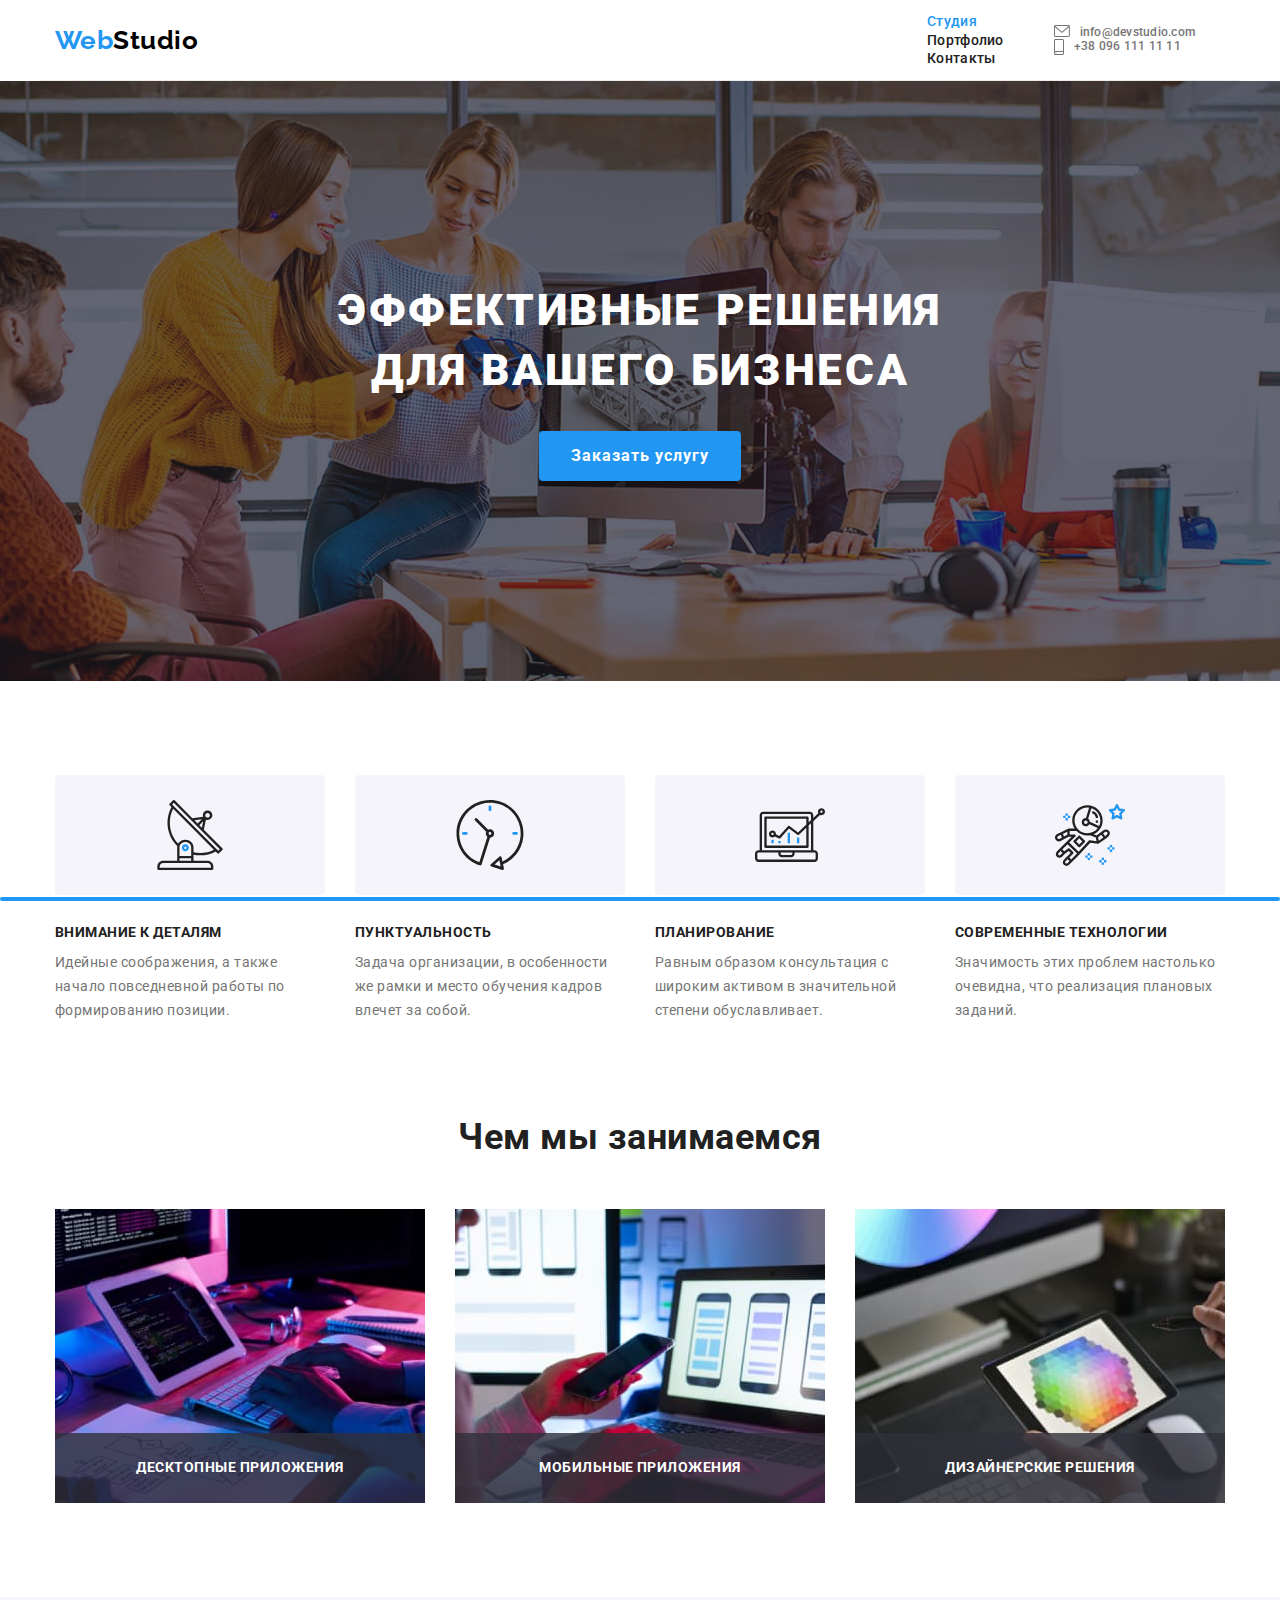
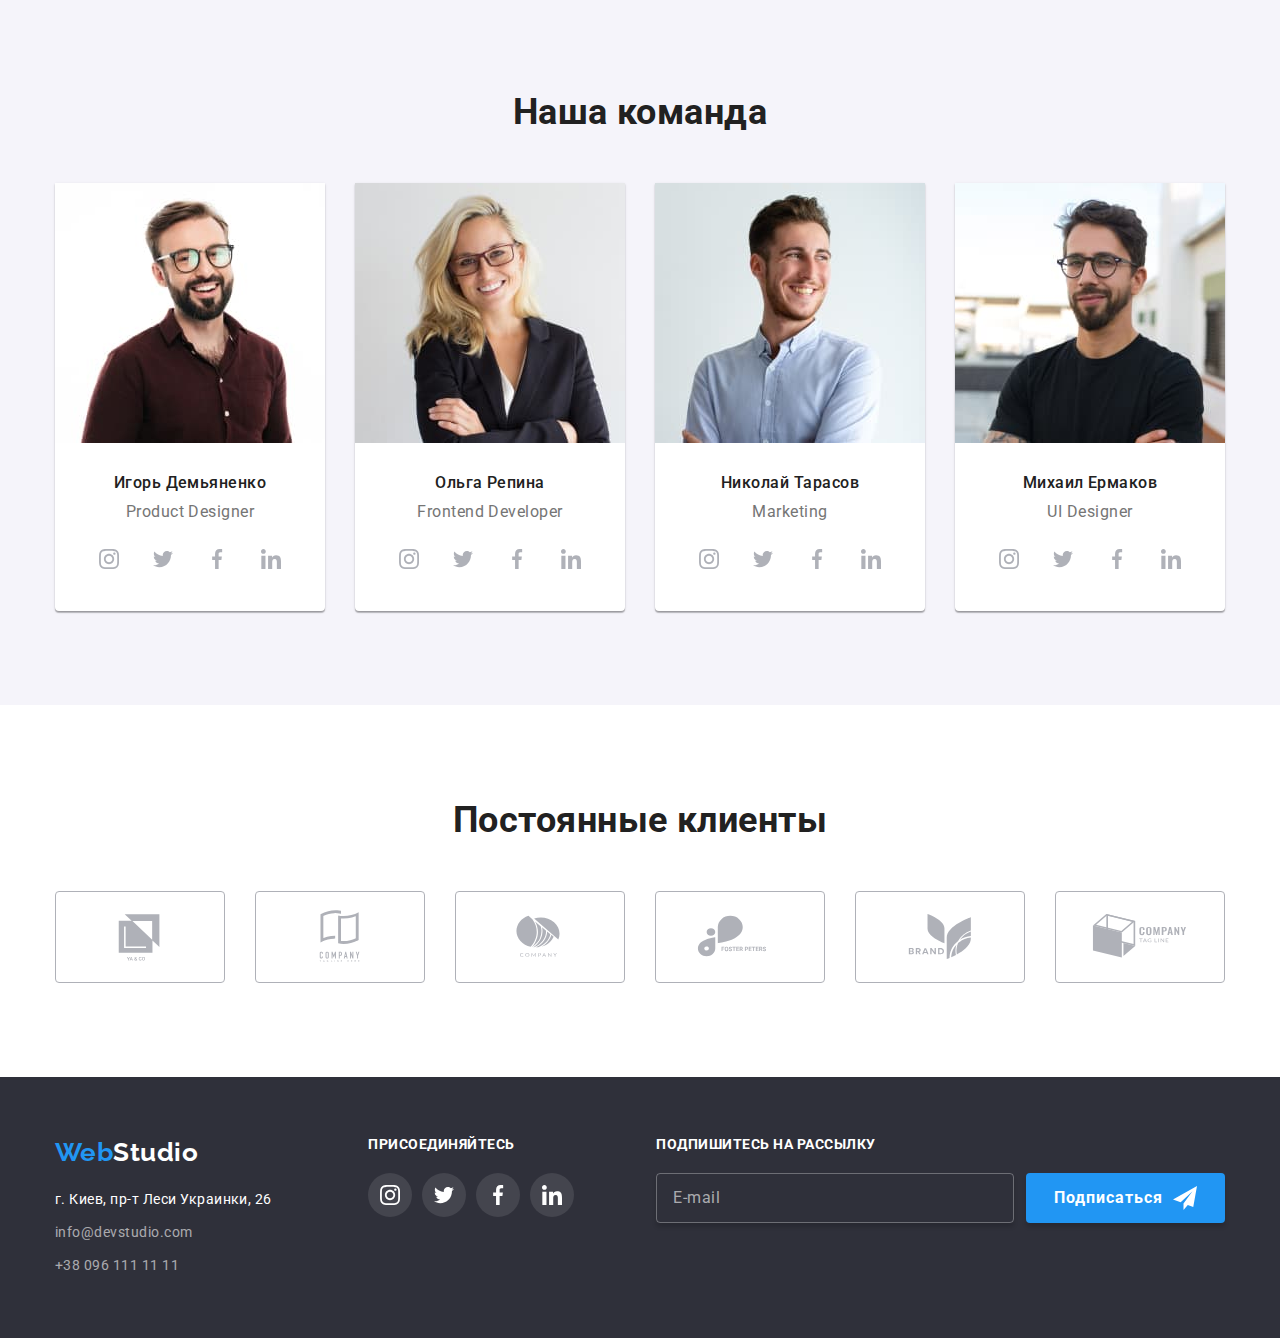
==== commit 38b15324: "update header" ====
--- a/index.html
+++ b/index.html
@@ -56,7 +56,7 @@
                 <a class="address__link" href="mailto:info@devstudio.com"
                   ><svg class="address__icon" width="16" height="12">
                     <use href="./images/icons.svg#icon-envelope"></use></svg
-                  >info@devstudio.com</a
+                  ><span class="address__text">info@devstudio.com</span></a
                 >
               </li>
 
@@ -64,7 +64,7 @@
                 <a class="address__link" href="tell:380961111111"
                   ><svg class="address__icon" width="10" height="16">
                     <use href="./images/icons.svg#icon-smartphone"></use></svg
-                  >+38 096 111 11 11</a
+                  ><span class="address__tell">+38 096 111 11 11</span></a
                 >
               </li>
             </ul>
--- a/css/main.min.css
+++ b/css/main.min.css
@@ -1,2 +1,2 @@
-.visually-hidden{position:absolute;width:1px;height:1px;margin:-1px;border:0;padding:0;white-space:nowrap;-webkit-clip-path:inset(100%);clip-path:inset(100%);clip:rect(0 0 0 0);overflow:hidden}body{color:#757575;background-color:#fff;font-family:"Roboto",sans-serif;letter-spacing:0.03em}ul{list-style:none}a{text-decoration:none}img{display:block;max-width:100%}.section{padding-top:60px;padding-bottom:60px}@media screen and (min-width: 1200px){.section{padding-top:94px;padding-bottom:94px}}ul,h1,h2,h3,li,p,input{padding:0;margin:0}.features__icon,.skills__content,.social-networks__link,.clients__link,.user-form__checkbox-label,.card-set__content,.button--alignment{-webkit-box-pack:center;-ms-flex-pack:center;justify-content:center;-webkit-box-align:center;-ms-flex-align:center;align-items:center}.container{padding-left:15px;padding-right:15px;margin:0 auto}@media screen and (min-width: 480px){.container{width:480px}}@media screen and (min-width: 768px){.container{width:768px}}@media screen and (min-width: 1200px){.container{width:1200px}}.header-container{display:-webkit-box;display:-ms-flexbox;display:flex;-webkit-box-align:center;-ms-flex-align:center;align-items:center;-webkit-box-pack:justify;-ms-flex-pack:justify;justify-content:space-between}.menu-button{display:-webkit-box;display:-ms-flexbox;display:flex;margin:0;padding:10px;border:none;background-color:transparent;z-index:300}@media screen and (min-width: 768px){.menu-button{display:none}}.menu-button .icon-close{display:none}.menu-button.is-open .icon-close{display:block}.menu-button.icon-menu{display:block}.menu-button.is-open .icon-menu{display:none}.menu-button:active{fill:#2196f3}.menu-container{padding:48px;display:none;position:absolute;top:0;left:0;width:100%;height:100vh;background-color:#fff}.menu-container.is-open{display:-webkit-box;display:-ms-flexbox;display:flex;-webkit-box-orient:vertical;-webkit-box-direction:normal;-ms-flex-direction:column;flex-direction:column;-webkit-box-pack:justify;-ms-flex-pack:justify;justify-content:space-between}body{position:relative}.site-nav :not(:last-child){margin-bottom:32px}.site-nav__link{display:block;color:#212121;letter-spacing:0.02em;font-weight:500;font-size:40px;line-height:1.18;-webkit-transition:color 250ms cubic-bezier(0.4, 0, 0.2, 1);transition:color 250ms cubic-bezier(0.4, 0, 0.2, 1)}.site-nav__link:hover,.site-nav__link:focus{color:#2196f3}.site-nav .active{color:#2196f3}@media screen and (min-width: 768px){.site-nav .active::after{position:absolute;bottom:-1px;left:0px;content:'';display:block;width:100%;height:4px;background-color:currentColor;border-radius:4px}}.address{display:-webkit-box;display:-ms-flexbox;display:flex;-webkit-box-orient:vertical;-webkit-box-direction:reverse;-ms-flex-direction:column-reverse;flex-direction:column-reverse;margin-bottom:64px}.address__item:last-child{margin-bottom:32px}.address__icon{display:none}@media screen and (min-width: 768px){.address__icon{display:block;margin-right:10px;-webkit-transition:fill 250ms cubic-bezier(0.4, 0, 0.2, 1);transition:fill 250ms cubic-bezier(0.4, 0, 0.2, 1)}}@media screen and (min-width: 768px){.address__item:not(:last-child){margin-right:30px}}.address__link{display:-webkit-box;display:-ms-flexbox;display:flex;color:#757575;letter-spacing:0.02em;font-weight:500;font-size:14px;line-height:16px;-webkit-transition:color 250ms cubic-bezier(0.4, 0, 0.2, 1);transition:color 250ms cubic-bezier(0.4, 0, 0.2, 1)}.address__link:hover,.address__link:focus{color:#2196f3}.logo{color:#000;font-family:"Raleway",sans-serif;font-weight:700;font-size:24px;line-height:1.19;display:block;padding-top:16px;padding-bottom:15px}@media screen and (min-width: 768px){.logo{padding-top:25px;padding-bottom:24px}}@media screen and (min-width: 1200px){.logo{font-size:26px}}.logo__accent{color:#2196f3}.logo--white{color:#fff;display:inline-block}.mobile-networks{display:-webkit-box;display:-ms-flexbox;display:flex}.mobile-networks__link{color:#2196f3;font-weight:500;font-size:18px;line-height:1.22}.mobile-networks__list:not(:last-child){border-right:1px solid rgba(33,33,33,0.2);padding-right:10px}.mobile-networks__list:not(:first-child){padding-left:10px}.hero{background-color:#2f303a;text-align:center;margin-left:auto;margin-right:auto;background-image:-webkit-gradient(linear, left top, left bottom, from(rgba(47,48,58,0.4)), to(rgba(47,48,58,0.4))),url(../images/hero.jpg);background-image:linear-gradient(rgba(47,48,58,0.4), rgba(47,48,58,0.4)),url(../images/hero.jpg);background-size:cover;background-position:center;min-width:480px;padding:118px 0}@media screen and (min-width: 768px){.hero{max-width:768px;padding:118px 0}}@media screen and (min-width: 1200px){.hero{max-width:1600px;padding:200px 0}}.hero__title{color:#fff;letter-spacing:0.06em;font-weight:900;font-size:26px;line-height:1.62;text-transform:uppercase;margin-bottom:30px}@media screen and (min-width: 1200px){.hero__title{font-size:44px;line-height:1.36}}.button{background-color:#2196f3;color:#fff;letter-spacing:0.06em;font-weight:700;font-size:16px;line-height:1.88;cursor:pointer;-webkit-box-shadow:0px 4px 4px rgba(0,0,0,0.15);box-shadow:0px 4px 4px rgba(0,0,0,0.15);border:none;border-radius:4px;padding:10px 32px;-webkit-transition:background-color 250ms cubic-bezier(0.4, 0, 0.2, 1);transition:background-color 250ms cubic-bezier(0.4, 0, 0.2, 1)}.button:hover,.button:focus{background-color:#188ce8}.backdrop{position:fixed;top:0;left:0;width:100%;height:100%;overflow-y:scroll;background-color:rgba(0,0,0,0.2);opacity:1;-webkit-transition:opacity 250ms cubic-bezier(0.4, 0, 0.2, 1),visibility 250ms cubic-bezier(0.4, 0, 0.2, 1);transition:opacity 250ms cubic-bezier(0.4, 0, 0.2, 1),visibility 250ms cubic-bezier(0.4, 0, 0.2, 1)}.backdrop.is-hidden{opacity:0;pointer-events:none;visibility:hidden}.backdrop.is-hidden .modal{-webkit-transform:translate(-50%, -50%) scale(0.75);transform:translate(-50%, -50%) scale(0.75)}.modal{position:absolute;top:50%;left:50%;-webkit-transform:translate(-50%, -50%) scale(1);transform:translate(-50%, -50%) scale(1);-webkit-transition:-webkit-transform 250ms cubic-bezier(0.4, 0, 0.2, 1);transition:-webkit-transform 250ms cubic-bezier(0.4, 0, 0.2, 1);transition:transform 250ms cubic-bezier(0.4, 0, 0.2, 1);transition:transform 250ms cubic-bezier(0.4, 0, 0.2, 1), -webkit-transform 250ms cubic-bezier(0.4, 0, 0.2, 1);opacity:1;max-width:450px;width:100%;background-color:#fff;border-radius:4px;-webkit-box-shadow:0px 1px 3px rgba(0,0,0,0.12),0px 1px 1px rgba(0,0,0,0.14),0px 2px 1px rgba(0,0,0,0.2);box-shadow:0px 1px 3px rgba(0,0,0,0.12),0px 1px 1px rgba(0,0,0,0.14),0px 2px 1px rgba(0,0,0,0.2)}@media screen and (min-width: 1200px){.modal{width:100%;max-width:528px}}.modal__modal-close{width:30px;height:30px;border-radius:50%;background-color:#fff;border:rgba(0,0,0,0.1) solid 1px;top:8px;right:8px;position:absolute;cursor:pointer;-webkit-transition:fill 250ms cubic-bezier(0.4, 0, 0.2, 1);transition:fill 250ms cubic-bezier(0.4, 0, 0.2, 1)}.modal__modal-close:hover,.modal__modal-close:focus{fill:#2196f3}@media screen and (min-width: 768px) and (max-width: 1199px){.features{display:-webkit-box;display:-ms-flexbox;display:flex;-ms-flex-wrap:wrap;flex-wrap:wrap;margin-left:calc(-1 * 30px);margin-top:calc(-1 * 30px)}}@media screen and (min-width: 1200px){.features{display:-webkit-box;display:-ms-flexbox;display:flex}}.features__item{width:450px}@media screen and (max-width: 767px){.features__item:not(:last-child){margin-bottom:30px}}@media screen and (min-width: 768px) and (max-width: 1199px){.features__item{width:354px;-ms-flex-preferred-size:calc(100% / 2 - 30px);flex-basis:calc(100% / 2 - 30px);margin-left:30px;margin-top:30px}}@media screen and (min-width: 1200px){.features__item{width:270px}.features__item:not(:last-child){margin-right:30px;margin-bottom:0}}.features__icon{background-color:#f5f4fa;height:120px;margin-bottom:30px;display:-webkit-box;display:-ms-flexbox;display:flex;border-radius:4px}.features__title{color:#212121;margin-bottom:10px;font-weight:700;font-size:14px;line-height:1.14;text-transform:uppercase;text-align:center;margin-bottom:10px}@media screen and (min-width: 768px){.features__title{text-align:left}}.features__description{font-size:14px;line-height:1.71}.skill{padding-top:0}@media screen and (max-width: 1200px){.skill{display:none}}.skills__thumb{position:relative}.site-nav__underline{position:relative}.skills__content{position:absolute;display:-webkit-box;display:-ms-flexbox;display:flex;background-color:rgba(47,48,58,0.8);width:370px;height:70px;color:#fff;font-weight:700;font-size:14px;line-height:1.14;text-transform:uppercase;bottom:0}.skills{display:-webkit-box;display:-ms-flexbox;display:flex}.skills :not(:last-child){margin-right:30px}.section-title{color:#212121;font-weight:700;font-size:28px;line-height:1.17;text-align:center;margin-bottom:30px}@media screen and (min-width: 1200px){.section-title{font-size:36px;margin-bottom:50px}}.social-networks{display:-webkit-box;display:-ms-flexbox;display:flex;width:206px;height:44px}.social-networks__list:not(:last-child){margin-right:10px}.social-networks__link{display:-webkit-box;display:-ms-flexbox;display:flex;border-radius:50%;width:44px;height:44px;fill:#afb1b8;-webkit-transition:fill 250ms cubic-bezier(0.4, 0, 0.2, 1),background-color 250ms cubic-bezier(0.4, 0, 0.2, 1);transition:fill 250ms cubic-bezier(0.4, 0, 0.2, 1),background-color 250ms cubic-bezier(0.4, 0, 0.2, 1)}.social-networks__link:hover,.social-networks__link:focus{background-color:#2196f3;fill:#fff}.our-command{background-color:#f5f4fa}@media screen and (min-width: 768px) and (max-width: 1199px){.our-peoples{display:-webkit-box;display:-ms-flexbox;display:flex;-ms-flex-wrap:wrap;flex-wrap:wrap;margin-top:-30px;margin-left:-30px}}@media screen and (min-width: 1200px){.our-peoples{display:-webkit-box;display:-ms-flexbox;display:flex}}.our-peoples__item{text-align:center;-webkit-box-shadow:0px 1px 3px rgba(0,0,0,0.12),0px 1px 1px rgba(0,0,0,0.14),0px 2px 1px rgba(0,0,0,0.2);box-shadow:0px 1px 3px rgba(0,0,0,0.12),0px 1px 1px rgba(0,0,0,0.14),0px 2px 1px rgba(0,0,0,0.2);border-radius:0px 0px 4px 4px;background-color:#fff}@media screen and (min-width: 480px) and (max-width: 767px){.our-peoples__item:not(:last-child){margin-bottom:30px}}@media screen and (min-width: 768px) and (max-width: 1199px){.our-peoples__item{-ms-flex-preferred-size:calc(100% / 2 - 30px);flex-basis:calc(100% / 2 - 30px);margin-left:30px;margin-top:30px}}@media screen and (min-width: 1200px){.our-peoples__item:not(:last-child){margin-right:30px}}@media screen and (max-width: 767px){.command-member{padding-left:122px;padding-right:122px;padding-top:30px;padding-bottom:24px}}@media screen and (min-width: 768px) and (max-width: 1199px){.command-member{padding-left:74px;padding-right:74px;padding-top:30px;padding-bottom:24px}}@media screen and (min-width: 1200px){.command-member{padding:30px 32px}}.command-member__name{color:#212121;font-weight:500;font-size:16px;line-height:1.19;margin-bottom:10px}.command-member__position{font-size:16px;line-height:1.19;margin-bottom:16px}.clients{display:-webkit-box;display:-ms-flexbox;display:flex;-ms-flex-wrap:wrap;flex-wrap:wrap}@media screen and (max-width: 1199px){.clients{margin-top:calc(-1 * 30px);margin-left:calc(-1 * 30px)}}@media screen and (min-width: 1200px){.clients__item:not(:last-child){margin-right:30px}}.clients__link{display:-webkit-box;display:-ms-flexbox;display:flex;border:1px solid #afb1b8;border-radius:4px;height:92px;fill:#afb1b8;-webkit-transition:fill 250ms cubic-bezier(0.4, 0, 0.2, 1),border 250ms cubic-bezier(0.4, 0, 0.2, 1);transition:fill 250ms cubic-bezier(0.4, 0, 0.2, 1),border 250ms cubic-bezier(0.4, 0, 0.2, 1)}.clients__link:hover,.clients__link:focus{overline:none;border:1px solid #2196f3;fill:#2196f3}@media screen and (min-width: 480px) and (max-width: 767px){.clients__link{width:210px;-ms-flex-preferred-size:calc(100% / 2 - 30px);flex-basis:calc(100% / 2 - 30px);margin-left:30px;margin-top:30px}}@media screen and (min-width: 768px) and (max-width: 1199px){.clients__link{width:226px;-ms-flex-preferred-size:calc(100% / 2 - 30px);flex-basis:calc(100% / 2 - 30px);margin-left:30px;margin-top:30px}}@media screen and (min-width: 1200px){.clients__link{width:170px}}.user-form{margin-left:auto;margin-right:auto;padding:40px;font-size:12px}.user-form__field-cover:not(:last-child){margin-bottom:10px}.user-form__field-cover{display:-webkit-box;display:-ms-flexbox;display:flex;-webkit-box-orient:vertical;-webkit-box-direction:normal;-ms-flex-direction:column;flex-direction:column}.user-form__label{margin-bottom:4px;letter-spacing:0.01em}.place-data{display:block;margin-bottom:12px;text-align:center;font-weight:700;font-size:20px;line-height:1.5;color:#212121}.user-form__button{display:block;margin-left:auto;margin-right:auto;padding:10px 55px}.user-form__input-icon{position:absolute;top:50%;left:12px;-webkit-transform:translateY(-50%);transform:translateY(-50%);-webkit-transition:fill 250ms cubic-bezier(0.4, 0, 0.2, 1);transition:fill 250ms cubic-bezier(0.4, 0, 0.2, 1)}.user-form__input-cover{position:relative;width:100%}.user-form__input{border:1px solid rgba(33,33,33,0.2);border-radius:4px;width:100%;height:40px;padding-left:42px;outline:none;cursor:pointer;-webkit-transition:border 250ms cubic-bezier(0.4, 0, 0.2, 1);transition:border 250ms cubic-bezier(0.4, 0, 0.2, 1)}.user-form__input:focus-within .user-form__input-icon{fill:#2196f3}.user-form__input:hover ~ .user-form__input-icon,.user-form__input:focus ~ .user-form__input-icon{fill:#2196f3}.user-form__input:hover,.user-form__input:focus{border:1px solid #2196f3}.user-form__textarea{height:110px;resize:unset;border-color:rgba(33,33,33,0.2);border-radius:4px;padding:12px 16px;outline:none;margin-bottom:20px;-webkit-transition:border 250ms cubic-bezier(0.4, 0, 0.2, 1);transition:border 250ms cubic-bezier(0.4, 0, 0.2, 1)}@media screen and (min-width: 1200px){.user-form__textarea{height:120px}}.user-form__textarea::-webkit-input-placeholder{font-size:12px;color:rgba(117,117,117,0.5)}.user-form__textarea:-ms-input-placeholder{font-size:12px;color:rgba(117,117,117,0.5)}.user-form__textarea::-ms-input-placeholder{font-size:12px;color:rgba(117,117,117,0.5)}.user-form__textarea::placeholder{font-size:12px;color:rgba(117,117,117,0.5)}.user-form__textarea:hover,.user-form__textarea:focus{border:1px solid #2196f3}.user-form__checkbox-label{display:-webkit-box;display:-ms-flexbox;display:flex;font-size:12px;letter-spacing:0.03em;margin-bottom:30px}@media screen and (min-width: 1200px){.user-form__checkbox-label{font-size:14px}}.user-form__policy-terms{text-decoration:underline;color:#2196f3}.user-form__checkbox-icon{display:-webkit-box;display:-ms-flexbox;display:flex;-webkit-box-align:center;-ms-flex-align:center;align-items:center;width:16px;height:15px;margin-right:7px;border:2px solid #212121;border-radius:2px;background-origin:border-box;-webkit-transition:border 250ms cubic-bezier(0.4, 0, 0.2, 1),background 250ms cubic-bezier(0.4, 0, 0.2, 1);transition:border 250ms cubic-bezier(0.4, 0, 0.2, 1),background 250ms cubic-bezier(0.4, 0, 0.2, 1)}.user-form__checkbox{position:absolute;width:1px;height:1px;margin:-1px;border:0;padding:0;white-space:nowrap;-webkit-clip-path:inset(100%);clip-path:inset(100%);clip:rect(0 0 0 0);overflow:hidden}.user-form__checkbox:hover ~ .user-form__checkbox-icon{border-color:#2196f3}.user-form__checkbox:focus ~ .user-form__checkbox-icon{border-color:#2196f3}.user-form__checkbox:checked ~ .user-form__checkbox-icon{background-color:#2196f3;border-color:#2196f3}.portfolio__menu{display:-webkit-box;display:-ms-flexbox;display:flex;-ms-flex-wrap:wrap;flex-wrap:wrap;-webkit-box-pack:start;-ms-flex-pack:start;justify-content:start;margin-bottom:40px}@media screen and (min-width: 768px){.portfolio__menu{margin-bottom:30px;-webkit-box-pack:center;-ms-flex-pack:center;justify-content:center}}@media screen and (min-width: 1200px){.portfolio__menu{margin-bottom:50px;-webkit-box-pack:center;-ms-flex-pack:center;justify-content:center}}@media screen and (min-width: 480px) and (max-width: 767px){.portfolio__item:not(:last-child){margin-right:8px}.portfolio__item:nth-child(3n){margin-right:0px}.portfolio__item:nth-child(1){margin-bottom:15px}}@media screen and (min-width: 768px){.portfolio__item{margin-bottom:0}.portfolio__item:not(:last-child){margin-right:8px}}@media screen and (min-width: 1200px){.portfolio__item{margin-right:9px}}.portfolio__button{color:#212121;background-color:#f5f4fa;font-weight:500;font-size:16px;line-height:1.63;cursor:pointer;text-align:center;border:none;padding:6px 22px;border-radius:4px;-webkit-transition:color 250ms cubic-bezier(0.4, 0, 0.2, 1),background-color 250ms cubic-bezier(0.4, 0, 0.2, 1),-webkit-box-shadow 250ms cubic-bezier(0.4, 0, 0.2, 1);transition:color 250ms cubic-bezier(0.4, 0, 0.2, 1),background-color 250ms cubic-bezier(0.4, 0, 0.2, 1),-webkit-box-shadow 250ms cubic-bezier(0.4, 0, 0.2, 1);transition:color 250ms cubic-bezier(0.4, 0, 0.2, 1),background-color 250ms cubic-bezier(0.4, 0, 0.2, 1),box-shadow 250ms cubic-bezier(0.4, 0, 0.2, 1);transition:color 250ms cubic-bezier(0.4, 0, 0.2, 1),background-color 250ms cubic-bezier(0.4, 0, 0.2, 1),box-shadow 250ms cubic-bezier(0.4, 0, 0.2, 1),-webkit-box-shadow 250ms cubic-bezier(0.4, 0, 0.2, 1)}.portfolio__button:hover,.portfolio__button:focus{color:#fff;background-color:#2196f3;-webkit-box-shadow:0px 3px 1px rgba(0,0,0,0.1),0px 1px 2px rgba(0,0,0,0.08),0px 2px 2px rgba(0,0,0,0.12);box-shadow:0px 3px 1px rgba(0,0,0,0.1),0px 1px 2px rgba(0,0,0,0.08),0px 2px 2px rgba(0,0,0,0.12)}.card-set__card-subtitle{color:#757575;font-size:16px;line-height:1.88}.card-set__card-title{color:#212121;letter-spacing:0.06em;font-weight:700;font-size:18px;line-height:2;margin-bottom:4px}.card-set__figure{position:relative;overflow:hidden}.card-set__content{position:absolute;width:100%;height:100%;top:0;left:0;display:-webkit-box;display:-ms-flexbox;display:flex;padding-left:24px;padding-right:24px;background-color:rgba(33,150,243,0.9);font-weight:400;font-size:18px;line-height:1.56;color:#fff;-webkit-transform:translateY(100%);transform:translateY(100%);-webkit-transition:-webkit-transform 250ms cubic-bezier(0.4, 0, 0.2, 1);transition:-webkit-transform 250ms cubic-bezier(0.4, 0, 0.2, 1);transition:transform 250ms cubic-bezier(0.4, 0, 0.2, 1);transition:transform 250ms cubic-bezier(0.4, 0, 0.2, 1), -webkit-transform 250ms cubic-bezier(0.4, 0, 0.2, 1)}.card-set__link{display:-webkit-box;display:-ms-flexbox;display:flex;-webkit-box-orient:vertical;-webkit-box-direction:normal;-ms-flex-direction:column;flex-direction:column;height:100%;width:100%;-webkit-transition:-webkit-box-shadow 250ms cubic-bezier(0.4, 0, 0.2, 1);transition:-webkit-box-shadow 250ms cubic-bezier(0.4, 0, 0.2, 1);transition:box-shadow 250ms cubic-bezier(0.4, 0, 0.2, 1);transition:box-shadow 250ms cubic-bezier(0.4, 0, 0.2, 1), -webkit-box-shadow 250ms cubic-bezier(0.4, 0, 0.2, 1)}.card-set__link:hover,.card-set__link:focus{display:inline-block;-webkit-box-shadow:0px 1px 1px rgba(0,0,0,0.12),0px 4px 4px rgba(0,0,0,0.06),1px 4px 6px rgba(0,0,0,0.16);box-shadow:0px 1px 1px rgba(0,0,0,0.12),0px 4px 4px rgba(0,0,0,0.06),1px 4px 6px rgba(0,0,0,0.16)}.card-set__link:hover .card-set__content,.card-set__link:focus .card-set__content{-webkit-transform:translateY(0);transform:translateY(0)}.card-set__stand{-webkit-box-flex:1;-ms-flex-positive:1;flex-grow:1;padding:20px 24px;border-right:1px solid #eee;border-bottom:1px solid #eee;border-left:1px solid #eee}@media screen and (min-width: 768px){.card-set{display:-webkit-box;display:-ms-flexbox;display:flex;-ms-flex-wrap:wrap;flex-wrap:wrap;margin-left:calc(-1 * 30px);margin-top:calc(-1 * 30px)}}@media screen and (max-width: 767px){.card-set__item:not(:last-child){margin-bottom:30px}}@media screen and (min-width: 768px){.card-set__item{-ms-flex-preferred-size:calc(100% / 2 - 30px);flex-basis:calc(100% / 2 - 30px);margin-left:30px;margin-top:30px}}@media screen and (min-width: 1200px){.card-set__item{-ms-flex-preferred-size:calc(100% / 3 - 30px);flex-basis:calc(100% / 3 - 30px);margin-left:30px;margin-top:30px}}.page-footer{background-color:#2f303a;padding-top:60px;padding-bottom:60px}@media screen and (min-width: 768px) and (max-width: 1199px){.page-footer__container{display:-webkit-box;display:-ms-flexbox;display:flex;-ms-flex-wrap:wrap;flex-wrap:wrap;-ms-flex-pack:distribute;justify-content:space-around}}@media screen and (min-width: 1200px){.page-footer__container{display:-webkit-box;display:-ms-flexbox;display:flex;-webkit-box-pack:justify;-ms-flex-pack:justify;justify-content:space-between}}.page-footer__adr-container{display:-webkit-box;display:-ms-flexbox;display:flex;-webkit-box-orient:vertical;-webkit-box-direction:normal;-ms-flex-direction:column;flex-direction:column;-webkit-box-align:center;-ms-flex-align:center;align-items:center;margin-bottom:60px}@media screen and (min-width: 1200px){.page-footer__adr-container{-webkit-box-align:baseline;-ms-flex-align:baseline;align-items:baseline;margin-bottom:0}}.page-footer__contacts{display:-webkit-box;display:-ms-flexbox;display:flex;-webkit-box-orient:vertical;-webkit-box-direction:normal;-ms-flex-direction:column;flex-direction:column;-webkit-box-align:center;-ms-flex-align:center;align-items:center}@media screen and (min-width: 1200px){.page-footer__contacts{-webkit-box-align:baseline;-ms-flex-align:baseline;align-items:baseline}}.subscription-form{display:-webkit-box;display:-ms-flexbox;display:flex;-webkit-box-orient:vertical;-webkit-box-direction:normal;-ms-flex-direction:column;flex-direction:column;-webkit-box-align:center;-ms-flex-align:center;align-items:center}@media screen and (min-width: 1200px){.subscription-form{-webkit-box-align:baseline;-ms-flex-align:baseline;align-items:baseline;-webkit-box-orient:horizontal;-webkit-box-direction:normal;-ms-flex-direction:row;flex-direction:row}}.add-please{display:-webkit-box;display:-ms-flexbox;display:flex;-webkit-box-orient:vertical;-webkit-box-direction:normal;-ms-flex-direction:column;flex-direction:column;-webkit-box-align:center;-ms-flex-align:center;align-items:center;margin-bottom:60px}@media screen and (min-width: 1200px){.add-please{-webkit-box-align:baseline;-ms-flex-align:baseline;align-items:baseline;margin-bottom:0}}.logo--white{padding:0;margin-bottom:20px;font-size:24px;line-height:1.17}@media screen and (min-width: 1200px){.logo--white{font-size:26px;line-height:1.19}}.page-footer__adr{color:#fff;font-size:14px;line-height:1.71;font-style:normal;margin-bottom:8px}@media screen and (min-width: 1200px){.page-footer__adr{margin-bottom:9px}}.page-footer__item{margin-bottom:8px}@media screen and (min-width: 1200px){.page-footer__item{margin-bottom:9px}}.page-footer__link{color:rgba(255,255,255,0.6);font-size:14px;line-height:1.71;font-style:normal;-webkit-transition:color 250ms cubic-bezier(0.4, 0, 0.2, 1);transition:color 250ms cubic-bezier(0.4, 0, 0.2, 1);display:block}.page-footer__link:hover,.page-footer__link:focus{color:#2196f3}.slogan{color:#fff;display:-webkit-box;display:-ms-flexbox;display:flex;font-weight:700;font-size:14px;line-height:1.14;text-transform:uppercase;margin-bottom:20px;-webkit-box-pack:center;-ms-flex-pack:center;justify-content:center}@media screen and (min-width: 1200px){.slogan{-webkit-box-pack:start;-ms-flex-pack:start;justify-content:start}}.social-networks__link--black-theme{background-color:rgba(255,255,255,0.1);fill:#fff}.social-networks__link--black-theme:hover,.social-networks__link--black-theme:focus{background-color:#2196f3}.button--alignment{display:-webkit-box;display:-ms-flexbox;display:flex;padding:10px 28px}.email-svg{margin-left:10px}.subscription-form__input{width:100%;height:50px;margin-bottom:20px;color:#fff;border:1px solid rgba(255,255,255,0.3);border-radius:4px;background-color:inherit;font-size:16px;line-height:1.25;padding:15px 16px;letter-spacing:0.03em;-webkit-box-shadow:0px 4px 4px rgba(0,0,0,0.15);box-shadow:0px 4px 4px rgba(0,0,0,0.15);-webkit-transition:border-color 250ms cubic-bezier(0.4, 0, 0.2, 1),-webkit-box-shadow 250ms cubic-bezier(0.4, 0, 0.2, 1);transition:border-color 250ms cubic-bezier(0.4, 0, 0.2, 1),-webkit-box-shadow 250ms cubic-bezier(0.4, 0, 0.2, 1);transition:border-color 250ms cubic-bezier(0.4, 0, 0.2, 1),box-shadow 250ms cubic-bezier(0.4, 0, 0.2, 1);transition:border-color 250ms cubic-bezier(0.4, 0, 0.2, 1),box-shadow 250ms cubic-bezier(0.4, 0, 0.2, 1),-webkit-box-shadow 250ms cubic-bezier(0.4, 0, 0.2, 1)}@media screen and (min-width: 768px) and (max-width: 1199px){.subscription-form__input{width:450px}}@media screen and (min-width: 1200px){.subscription-form__input{width:358px;margin-right:12px}}.subscription-form__input:hover,.subscription-form__input:focus{outline:0;border-color:#2196f3}.subscription-form__input::-webkit-input-placeholder{font-size:16px;line-height:1.25;letter-spacing:0.03em;color:rgba(255,255,255,0.6)}.subscription-form__input:-ms-input-placeholder{font-size:16px;line-height:1.25;letter-spacing:0.03em;color:rgba(255,255,255,0.6)}.subscription-form__input::-ms-input-placeholder{font-size:16px;line-height:1.25;letter-spacing:0.03em;color:rgba(255,255,255,0.6)}.subscription-form__input::placeholder{font-size:16px;line-height:1.25;letter-spacing:0.03em;color:rgba(255,255,255,0.6)}
+.visually-hidden{position:absolute;width:1px;height:1px;margin:-1px;border:0;padding:0;white-space:nowrap;-webkit-clip-path:inset(100%);clip-path:inset(100%);clip:rect(0 0 0 0);overflow:hidden}body{color:#757575;background-color:#fff;font-family:"Roboto",sans-serif;letter-spacing:0.03em}ul{list-style:none}a{text-decoration:none}img{display:block;max-width:100%}.section{padding-top:60px;padding-bottom:60px}@media screen and (min-width: 1200px){.section{padding-top:94px;padding-bottom:94px}}ul,h1,h2,h3,li,p,input{padding:0;margin:0}.features__icon,.skills__content,.social-networks__link,.clients__link,.user-form__checkbox-label,.card-set__content,.button--alignment{-webkit-box-pack:center;-ms-flex-pack:center;justify-content:center;-webkit-box-align:center;-ms-flex-align:center;align-items:center}.container{padding-left:15px;padding-right:15px;margin:0 auto}@media screen and (min-width: 480px){.container{width:480px}}@media screen and (min-width: 768px){.container{width:768px}}@media screen and (min-width: 1200px){.container{width:1200px}}.header-container{display:-webkit-box;display:-ms-flexbox;display:flex;-webkit-box-align:center;-ms-flex-align:center;align-items:center;-webkit-box-pack:justify;-ms-flex-pack:justify;justify-content:space-between}@media screen and (min-width: 768px){.header-container{border-bottom:1px solid #ececec}}.menu-button{display:-webkit-box;display:-ms-flexbox;display:flex;margin:0;padding:10px;border:none;background-color:transparent;z-index:100}@media screen and (min-width: 768px){.menu-button{display:none}}.menu-button .icon-close{display:none}.menu-button.is-open .icon-close{display:block}.menu-button.icon-menu{display:block}.menu-button.is-open .icon-menu{display:none}.menu-button:hover,.menu-button:focus{fill:#2196f3}.menu-container{display:-webkit-box;display:-ms-flexbox;display:flex}@media screen and (min-width: 768px){.menu-container{-webkit-box-align:center;-ms-flex-align:center;align-items:center}}@media screen and (max-width: 767.98px){.menu-container{display:none;padding:48px;position:absolute;top:0;left:0;width:100%;height:100vh;background-color:#fff}.menu-container.is-open{display:-webkit-box;display:-ms-flexbox;display:flex;-webkit-box-orient:vertical;-webkit-box-direction:normal;-ms-flex-direction:column;flex-direction:column;-webkit-box-pack:justify;-ms-flex-pack:justify;justify-content:space-between;-webkit-box-align:start;-ms-flex-align:start;align-items:flex-start}}@media screen and (min-width: 768px) and (max-width: 1199.98px){.site-nav{display:-webkit-box;display:-ms-flexbox;display:flex;margin-right:84px}}@media screen and (min-width: 768px){.site-nav__list:not(:last-child){margin-right:50px}}@media screen and (max-width: 767.98px){.site-nav__list:not(:last-child){margin-bottom:32px}}.site-nav__link{-webkit-transition:color 250ms cubic-bezier(0.4, 0, 0.2, 1);transition:color 250ms cubic-bezier(0.4, 0, 0.2, 1);color:#212121}@media screen and (min-width: 768px){.site-nav__link{padding:32px 0;font-weight:500;font-size:14px;line-height:1.14;letter-spacing:0.02em}}.site-nav__link:hover,.site-nav__link:focus{color:#2196f3}@media screen and (max-width: 767.98px){.site-nav__link{letter-spacing:0.02em;font-weight:500;font-size:40px;line-height:1.18}}.site-nav .active{color:#2196f3}@media screen and (min-width: 768px){.site-nav .active::after{position:absolute;bottom:-1px;left:0px;content:'';display:block;width:100%;height:4px;background-color:currentColor;border-radius:4px}}@media screen and (max-width: 767.98px){.address{display:-webkit-box;display:-ms-flexbox;display:flex;-webkit-box-orient:vertical;-webkit-box-direction:reverse;-ms-flex-direction:column-reverse;flex-direction:column-reverse;margin-bottom:64px}.address__item:last-child{margin-bottom:32px}.address__tell{color:#2196f3;font-weight:500;font-size:34px;line-height:1.17;letter-spacing:0.02em}.address__text{font-weight:500;font-size:24px;line-height:1.17;letter-spacing:0.02em}}.address__icon{display:none}@media screen and (min-width: 768px){.address__icon{display:block;margin-right:10px;-webkit-transition:fill 250ms cubic-bezier(0.4, 0, 0.2, 1);transition:fill 250ms cubic-bezier(0.4, 0, 0.2, 1)}}@media screen and (min-width: 1200px){.address__item:not(:last-child){margin-right:30px}}.address__link{display:-webkit-box;display:-ms-flexbox;display:flex;color:#757575;letter-spacing:0.02em;font-weight:500;font-size:14px;line-height:1.14;-webkit-transition:color 250ms cubic-bezier(0.4, 0, 0.2, 1);transition:color 250ms cubic-bezier(0.4, 0, 0.2, 1)}@media screen and (min-width: 768px){.address__link{font-size:12px;line-height:1.17;fill:currentColor}}.address__link:hover,.address__link:focus{color:#2196f3}.logo{color:#000;font-family:"Raleway",sans-serif;font-weight:700;font-size:24px;line-height:1.19;display:block;padding-top:16px;padding-bottom:15px}@media screen and (min-width: 768px){.logo{padding:26px 0;margin-right:88px}}@media screen and (min-width: 1200px){.logo{padding-top:25px;padding-bottom:24px}}@media screen and (min-width: 1200px){.logo{font-size:26px}}.logo__accent{color:#2196f3}.logo--white{color:#fff;display:inline-block}.mobile-networks{display:-webkit-box;display:-ms-flexbox;display:flex}@media screen and (min-width: 768px){.mobile-networks{display:none}}.mobile-networks__link{color:#2196f3;font-weight:500;font-size:18px;line-height:1.22}.mobile-networks__list:not(:last-child){border-right:1px solid rgba(33,33,33,0.2);padding-right:10px}.mobile-networks__list:not(:first-child){padding-left:10px}.hero{background-color:#2f303a;text-align:center;margin-left:auto;margin-right:auto;background-image:-webkit-gradient(linear, left top, left bottom, from(rgba(47,48,58,0.4)), to(rgba(47,48,58,0.4))),url(../images/hero.jpg);background-image:linear-gradient(rgba(47,48,58,0.4), rgba(47,48,58,0.4)),url(../images/hero.jpg);background-size:cover;background-position:center;max-width:480px;padding:118px 0}@media screen and (min-width: 768px){.hero{max-width:768px;padding:118px 0}}@media screen and (min-width: 1200px){.hero{max-width:1600px;padding:200px 0}}.hero__title{color:#fff;letter-spacing:0.06em;font-weight:900;font-size:26px;line-height:1.62;text-transform:uppercase;margin-bottom:30px}@media screen and (min-width: 1200px){.hero__title{font-size:44px;line-height:1.36}}.button{background-color:#2196f3;color:#fff;letter-spacing:0.06em;font-weight:700;font-size:16px;line-height:1.88;cursor:pointer;-webkit-box-shadow:0px 4px 4px rgba(0,0,0,0.15);box-shadow:0px 4px 4px rgba(0,0,0,0.15);border:none;border-radius:4px;padding:10px 32px;-webkit-transition:background-color 250ms cubic-bezier(0.4, 0, 0.2, 1);transition:background-color 250ms cubic-bezier(0.4, 0, 0.2, 1)}.button:hover,.button:focus{background-color:#188ce8}.backdrop{position:fixed;top:0;left:0;width:100%;height:100%;overflow-y:scroll;background-color:rgba(0,0,0,0.2);opacity:1;-webkit-transition:opacity 250ms cubic-bezier(0.4, 0, 0.2, 1),visibility 250ms cubic-bezier(0.4, 0, 0.2, 1);transition:opacity 250ms cubic-bezier(0.4, 0, 0.2, 1),visibility 250ms cubic-bezier(0.4, 0, 0.2, 1)}.backdrop.is-hidden{opacity:0;pointer-events:none;visibility:hidden}.backdrop.is-hidden .modal{-webkit-transform:translate(-50%, -50%) scale(0.75);transform:translate(-50%, -50%) scale(0.75)}.modal{position:absolute;top:50%;left:50%;-webkit-transform:translate(-50%, -50%) scale(1);transform:translate(-50%, -50%) scale(1);-webkit-transition:-webkit-transform 250ms cubic-bezier(0.4, 0, 0.2, 1);transition:-webkit-transform 250ms cubic-bezier(0.4, 0, 0.2, 1);transition:transform 250ms cubic-bezier(0.4, 0, 0.2, 1);transition:transform 250ms cubic-bezier(0.4, 0, 0.2, 1), -webkit-transform 250ms cubic-bezier(0.4, 0, 0.2, 1);opacity:1;max-width:450px;width:100%;background-color:#fff;border-radius:4px;-webkit-box-shadow:0px 1px 3px rgba(0,0,0,0.12),0px 1px 1px rgba(0,0,0,0.14),0px 2px 1px rgba(0,0,0,0.2);box-shadow:0px 1px 3px rgba(0,0,0,0.12),0px 1px 1px rgba(0,0,0,0.14),0px 2px 1px rgba(0,0,0,0.2)}@media screen and (min-width: 1200px){.modal{width:100%;max-width:528px}}.modal__modal-close{width:30px;height:30px;border-radius:50%;background-color:#fff;border:rgba(0,0,0,0.1) solid 1px;top:8px;right:8px;position:absolute;cursor:pointer;-webkit-transition:fill 250ms cubic-bezier(0.4, 0, 0.2, 1);transition:fill 250ms cubic-bezier(0.4, 0, 0.2, 1)}.modal__modal-close:hover,.modal__modal-close:focus{fill:#2196f3}@media screen and (min-width: 768px) and (max-width: 1199.98px){.features{display:-webkit-box;display:-ms-flexbox;display:flex;-ms-flex-wrap:wrap;flex-wrap:wrap;margin-left:calc(-1 * 30px);margin-top:calc(-1 * 30px)}}@media screen and (min-width: 1200px){.features{display:-webkit-box;display:-ms-flexbox;display:flex}}.features__item{max-width:450px}@media screen and (max-width: 767.98px){.features__item:not(:last-child){margin-bottom:30px}}@media screen and (min-width: 768px) and (max-width: 1199.98px){.features__item{width:354px;-ms-flex-preferred-size:calc(100% / 2 - 30px);flex-basis:calc(100% / 2 - 30px);margin-left:30px;margin-top:30px}}@media screen and (min-width: 1200px){.features__item{width:270px}.features__item:not(:last-child){margin-right:30px;margin-bottom:0}}.features__icon{background-color:#f5f4fa;height:120px;margin-bottom:30px;display:-webkit-box;display:-ms-flexbox;display:flex;border-radius:4px}.features__title{color:#212121;margin-bottom:10px;font-weight:700;font-size:14px;line-height:1.14;text-transform:uppercase;text-align:center;margin-bottom:10px}@media screen and (min-width: 768px){.features__title{text-align:left}}.features__description{font-size:14px;line-height:1.71}.skill{padding-top:0}@media screen and (max-width: 1200px){.skill{display:none}}.skills__thumb{position:relative}.site-nav__underline{position:relative}.skills__content{position:absolute;display:-webkit-box;display:-ms-flexbox;display:flex;background-color:rgba(47,48,58,0.8);width:370px;height:70px;color:#fff;font-weight:700;font-size:14px;line-height:1.14;text-transform:uppercase;bottom:0}.skills{display:-webkit-box;display:-ms-flexbox;display:flex}.skills :not(:last-child){margin-right:30px}.section-title{color:#212121;font-weight:700;font-size:28px;line-height:1.17;text-align:center;margin-bottom:30px}@media screen and (min-width: 1200px){.section-title{font-size:36px;margin-bottom:50px}}.social-networks{display:-webkit-box;display:-ms-flexbox;display:flex;width:206px;height:44px}.social-networks__list:not(:last-child){margin-right:10px}.social-networks__link{display:-webkit-box;display:-ms-flexbox;display:flex;border-radius:50%;width:44px;height:44px;fill:#afb1b8;-webkit-transition:fill 250ms cubic-bezier(0.4, 0, 0.2, 1),background-color 250ms cubic-bezier(0.4, 0, 0.2, 1);transition:fill 250ms cubic-bezier(0.4, 0, 0.2, 1),background-color 250ms cubic-bezier(0.4, 0, 0.2, 1)}.social-networks__link:hover,.social-networks__link:focus{background-color:#2196f3;fill:#fff}.our-command{background-color:#f5f4fa}@media screen and (min-width: 768px) and (max-width: 1199.98px){.our-peoples{display:-webkit-box;display:-ms-flexbox;display:flex;-ms-flex-wrap:wrap;flex-wrap:wrap;margin-top:-30px;margin-left:-30px}}@media screen and (min-width: 1200px){.our-peoples{display:-webkit-box;display:-ms-flexbox;display:flex}}.our-peoples__item{text-align:center;-webkit-box-shadow:0px 1px 3px rgba(0,0,0,0.12),0px 1px 1px rgba(0,0,0,0.14),0px 2px 1px rgba(0,0,0,0.2);box-shadow:0px 1px 3px rgba(0,0,0,0.12),0px 1px 1px rgba(0,0,0,0.14),0px 2px 1px rgba(0,0,0,0.2);border-radius:0px 0px 4px 4px;background-color:#fff}@media screen and (min-width: 480px) and (max-width: 767.98px){.our-peoples__item:not(:last-child){margin-bottom:30px}}@media screen and (min-width: 768px) and (max-width: 1199.98px){.our-peoples__item{-ms-flex-preferred-size:calc(100% / 2 - 30px);flex-basis:calc(100% / 2 - 30px);margin-left:30px;margin-top:30px}}@media screen and (min-width: 1200px){.our-peoples__item:not(:last-child){margin-right:30px}}@media screen and (max-width: 767.98px){.command-member{padding-left:122px;padding-right:122px;padding-top:30px;padding-bottom:24px}}@media screen and (min-width: 768px) and (max-width: 1199.98px){.command-member{padding-left:74px;padding-right:74px;padding-top:30px;padding-bottom:24px}}@media screen and (min-width: 1200px){.command-member{padding:30px 32px}}.command-member__name{color:#212121;font-weight:500;font-size:16px;line-height:1.19;margin-bottom:10px}.command-member__position{font-size:16px;line-height:1.19;margin-bottom:16px}.clients{display:-webkit-box;display:-ms-flexbox;display:flex;-ms-flex-wrap:wrap;flex-wrap:wrap}@media screen and (max-width: 1199.98px){.clients{margin-top:calc(-1 * 30px);margin-left:calc(-1 * 30px)}}@media screen and (min-width: 1200px){.clients__item:not(:last-child){margin-right:30px}}.clients__link{display:-webkit-box;display:-ms-flexbox;display:flex;border:1px solid #afb1b8;border-radius:4px;height:92px;fill:#afb1b8;-webkit-transition:fill 250ms cubic-bezier(0.4, 0, 0.2, 1),border 250ms cubic-bezier(0.4, 0, 0.2, 1);transition:fill 250ms cubic-bezier(0.4, 0, 0.2, 1),border 250ms cubic-bezier(0.4, 0, 0.2, 1)}.clients__link:hover,.clients__link:focus{overline:none;border:1px solid #2196f3;fill:#2196f3}@media screen and (min-width: 480px) and (max-width: 767.98px){.clients__link{width:210px;-ms-flex-preferred-size:calc(100% / 2 - 30px);flex-basis:calc(100% / 2 - 30px);margin-left:30px;margin-top:30px}}@media screen and (min-width: 768px) and (max-width: 1199.98px){.clients__link{width:226px;-ms-flex-preferred-size:calc(100% / 2 - 30px);flex-basis:calc(100% / 2 - 30px);margin-left:30px;margin-top:30px}}@media screen and (min-width: 1200px){.clients__link{width:170px}}.user-form{margin-left:auto;margin-right:auto;padding:40px;font-size:12px}.user-form__field-cover:not(:last-child){margin-bottom:10px}.user-form__field-cover{display:-webkit-box;display:-ms-flexbox;display:flex;-webkit-box-orient:vertical;-webkit-box-direction:normal;-ms-flex-direction:column;flex-direction:column}.user-form__label{margin-bottom:4px;letter-spacing:0.01em}.place-data{display:block;margin-bottom:12px;text-align:center;font-weight:700;font-size:20px;line-height:1.5;color:#212121}.user-form__button{display:block;margin-left:auto;margin-right:auto;padding:10px 55px}.user-form__input-icon{position:absolute;top:50%;left:12px;-webkit-transform:translateY(-50%);transform:translateY(-50%);-webkit-transition:fill 250ms cubic-bezier(0.4, 0, 0.2, 1);transition:fill 250ms cubic-bezier(0.4, 0, 0.2, 1)}.user-form__input-cover{position:relative;width:100%}.user-form__input{border:1px solid rgba(33,33,33,0.2);border-radius:4px;width:100%;height:40px;padding-left:42px;outline:none;cursor:pointer;-webkit-transition:border 250ms cubic-bezier(0.4, 0, 0.2, 1);transition:border 250ms cubic-bezier(0.4, 0, 0.2, 1)}.user-form__input:focus-within .user-form__input-icon{fill:#2196f3}.user-form__input:hover ~ .user-form__input-icon,.user-form__input:focus ~ .user-form__input-icon{fill:#2196f3}.user-form__input:hover,.user-form__input:focus{border:1px solid #2196f3}.user-form__textarea{height:110px;resize:unset;border-color:rgba(33,33,33,0.2);border-radius:4px;padding:12px 16px;outline:none;margin-bottom:20px;-webkit-transition:border 250ms cubic-bezier(0.4, 0, 0.2, 1);transition:border 250ms cubic-bezier(0.4, 0, 0.2, 1)}@media screen and (min-width: 1200px){.user-form__textarea{height:120px}}.user-form__textarea::-webkit-input-placeholder{font-size:12px;color:rgba(117,117,117,0.5)}.user-form__textarea:-ms-input-placeholder{font-size:12px;color:rgba(117,117,117,0.5)}.user-form__textarea::-ms-input-placeholder{font-size:12px;color:rgba(117,117,117,0.5)}.user-form__textarea::placeholder{font-size:12px;color:rgba(117,117,117,0.5)}.user-form__textarea:hover,.user-form__textarea:focus{border:1px solid #2196f3}.user-form__checkbox-label{display:-webkit-box;display:-ms-flexbox;display:flex;font-size:12px;letter-spacing:0.03em;margin-bottom:30px}@media screen and (min-width: 1200px){.user-form__checkbox-label{font-size:14px}}.user-form__policy-terms{text-decoration:underline;color:#2196f3}.user-form__checkbox-icon{display:-webkit-box;display:-ms-flexbox;display:flex;-webkit-box-align:center;-ms-flex-align:center;align-items:center;width:16px;height:15px;margin-right:7px;border:2px solid #212121;border-radius:2px;background-origin:border-box;-webkit-transition:border 250ms cubic-bezier(0.4, 0, 0.2, 1),background 250ms cubic-bezier(0.4, 0, 0.2, 1);transition:border 250ms cubic-bezier(0.4, 0, 0.2, 1),background 250ms cubic-bezier(0.4, 0, 0.2, 1)}.user-form__checkbox{position:absolute;width:1px;height:1px;margin:-1px;border:0;padding:0;white-space:nowrap;-webkit-clip-path:inset(100%);clip-path:inset(100%);clip:rect(0 0 0 0);overflow:hidden}.user-form__checkbox:hover ~ .user-form__checkbox-icon{border-color:#2196f3}.user-form__checkbox:focus ~ .user-form__checkbox-icon{border-color:#2196f3}.user-form__checkbox:checked ~ .user-form__checkbox-icon{background-color:#2196f3;border-color:#2196f3}.portfolio__menu{display:-webkit-box;display:-ms-flexbox;display:flex;-ms-flex-wrap:wrap;flex-wrap:wrap;-webkit-box-pack:start;-ms-flex-pack:start;justify-content:start;margin-bottom:40px}@media screen and (min-width: 768px){.portfolio__menu{margin-bottom:30px;-webkit-box-pack:center;-ms-flex-pack:center;justify-content:center}}@media screen and (min-width: 1200px){.portfolio__menu{margin-bottom:50px;-webkit-box-pack:center;-ms-flex-pack:center;justify-content:center}}@media screen and (min-width: 480px) and (max-width: 767.98px){.portfolio__item:not(:last-child){margin-right:8px}.portfolio__item:nth-child(3n){margin-right:0px}.portfolio__item:nth-child(1){margin-bottom:15px}}@media screen and (min-width: 768px){.portfolio__item{margin-bottom:0}.portfolio__item:not(:last-child){margin-right:8px}}@media screen and (min-width: 1200px){.portfolio__item{margin-right:9px}}.portfolio__button{color:#212121;background-color:#f5f4fa;font-weight:500;font-size:16px;line-height:1.63;cursor:pointer;text-align:center;border:none;padding:6px 22px;border-radius:4px;-webkit-transition:color 250ms cubic-bezier(0.4, 0, 0.2, 1),background-color 250ms cubic-bezier(0.4, 0, 0.2, 1),-webkit-box-shadow 250ms cubic-bezier(0.4, 0, 0.2, 1);transition:color 250ms cubic-bezier(0.4, 0, 0.2, 1),background-color 250ms cubic-bezier(0.4, 0, 0.2, 1),-webkit-box-shadow 250ms cubic-bezier(0.4, 0, 0.2, 1);transition:color 250ms cubic-bezier(0.4, 0, 0.2, 1),background-color 250ms cubic-bezier(0.4, 0, 0.2, 1),box-shadow 250ms cubic-bezier(0.4, 0, 0.2, 1);transition:color 250ms cubic-bezier(0.4, 0, 0.2, 1),background-color 250ms cubic-bezier(0.4, 0, 0.2, 1),box-shadow 250ms cubic-bezier(0.4, 0, 0.2, 1),-webkit-box-shadow 250ms cubic-bezier(0.4, 0, 0.2, 1)}.portfolio__button:hover,.portfolio__button:focus{color:#fff;background-color:#2196f3;-webkit-box-shadow:0px 3px 1px rgba(0,0,0,0.1),0px 1px 2px rgba(0,0,0,0.08),0px 2px 2px rgba(0,0,0,0.12);box-shadow:0px 3px 1px rgba(0,0,0,0.1),0px 1px 2px rgba(0,0,0,0.08),0px 2px 2px rgba(0,0,0,0.12)}.card-set__card-subtitle{color:#757575;font-size:16px;line-height:1.88}.card-set__card-title{color:#212121;letter-spacing:0.06em;font-weight:700;font-size:18px;line-height:2;margin-bottom:4px}.card-set__figure{position:relative;overflow:hidden}.card-set__content{position:absolute;width:100%;height:100%;top:0;left:0;display:-webkit-box;display:-ms-flexbox;display:flex;padding-left:24px;padding-right:24px;background-color:rgba(33,150,243,0.9);font-weight:400;font-size:18px;line-height:1.56;color:#fff;-webkit-transform:translateY(100%);transform:translateY(100%);-webkit-transition:-webkit-transform 250ms cubic-bezier(0.4, 0, 0.2, 1);transition:-webkit-transform 250ms cubic-bezier(0.4, 0, 0.2, 1);transition:transform 250ms cubic-bezier(0.4, 0, 0.2, 1);transition:transform 250ms cubic-bezier(0.4, 0, 0.2, 1), -webkit-transform 250ms cubic-bezier(0.4, 0, 0.2, 1)}.card-set__link{display:-webkit-box;display:-ms-flexbox;display:flex;-webkit-box-orient:vertical;-webkit-box-direction:normal;-ms-flex-direction:column;flex-direction:column;height:100%;width:100%;-webkit-transition:-webkit-box-shadow 250ms cubic-bezier(0.4, 0, 0.2, 1);transition:-webkit-box-shadow 250ms cubic-bezier(0.4, 0, 0.2, 1);transition:box-shadow 250ms cubic-bezier(0.4, 0, 0.2, 1);transition:box-shadow 250ms cubic-bezier(0.4, 0, 0.2, 1), -webkit-box-shadow 250ms cubic-bezier(0.4, 0, 0.2, 1)}.card-set__link:hover,.card-set__link:focus{display:inline-block;-webkit-box-shadow:0px 1px 1px rgba(0,0,0,0.12),0px 4px 4px rgba(0,0,0,0.06),1px 4px 6px rgba(0,0,0,0.16);box-shadow:0px 1px 1px rgba(0,0,0,0.12),0px 4px 4px rgba(0,0,0,0.06),1px 4px 6px rgba(0,0,0,0.16)}.card-set__link:hover .card-set__content,.card-set__link:focus .card-set__content{-webkit-transform:translateY(0);transform:translateY(0)}.card-set__stand{-webkit-box-flex:1;-ms-flex-positive:1;flex-grow:1;padding:20px 24px;border-right:1px solid #eee;border-bottom:1px solid #eee;border-left:1px solid #eee}@media screen and (min-width: 768px){.card-set{display:-webkit-box;display:-ms-flexbox;display:flex;-ms-flex-wrap:wrap;flex-wrap:wrap;margin-left:calc(-1 * 30px);margin-top:calc(-1 * 30px)}}@media screen and (max-width: 767.98px){.card-set__item:not(:last-child){margin-bottom:30px}}@media screen and (min-width: 768px){.card-set__item{-ms-flex-preferred-size:calc(100% / 2 - 30px);flex-basis:calc(100% / 2 - 30px);margin-left:30px;margin-top:30px}}@media screen and (min-width: 1200px){.card-set__item{-ms-flex-preferred-size:calc(100% / 3 - 30px);flex-basis:calc(100% / 3 - 30px);margin-left:30px;margin-top:30px}}.page-footer{background-color:#2f303a;padding-top:60px;padding-bottom:60px}@media screen and (min-width: 768px) and (max-width: 1199.98px){.page-footer__container{display:-webkit-box;display:-ms-flexbox;display:flex;-ms-flex-wrap:wrap;flex-wrap:wrap;-ms-flex-pack:distribute;justify-content:space-around}}@media screen and (min-width: 1200px){.page-footer__container{display:-webkit-box;display:-ms-flexbox;display:flex;-webkit-box-pack:justify;-ms-flex-pack:justify;justify-content:space-between}}.page-footer__adr-container{display:-webkit-box;display:-ms-flexbox;display:flex;-webkit-box-orient:vertical;-webkit-box-direction:normal;-ms-flex-direction:column;flex-direction:column;-webkit-box-align:center;-ms-flex-align:center;align-items:center;margin-bottom:60px}@media screen and (min-width: 1200px){.page-footer__adr-container{-webkit-box-align:baseline;-ms-flex-align:baseline;align-items:baseline;margin-bottom:0}}.page-footer__contacts{display:-webkit-box;display:-ms-flexbox;display:flex;-webkit-box-orient:vertical;-webkit-box-direction:normal;-ms-flex-direction:column;flex-direction:column;-webkit-box-align:center;-ms-flex-align:center;align-items:center}@media screen and (min-width: 1200px){.page-footer__contacts{-webkit-box-align:baseline;-ms-flex-align:baseline;align-items:baseline}}.subscription-form{display:-webkit-box;display:-ms-flexbox;display:flex;-webkit-box-orient:vertical;-webkit-box-direction:normal;-ms-flex-direction:column;flex-direction:column;-webkit-box-align:center;-ms-flex-align:center;align-items:center}@media screen and (min-width: 1200px){.subscription-form{-webkit-box-align:baseline;-ms-flex-align:baseline;align-items:baseline;-webkit-box-orient:horizontal;-webkit-box-direction:normal;-ms-flex-direction:row;flex-direction:row}}.add-please{display:-webkit-box;display:-ms-flexbox;display:flex;-webkit-box-orient:vertical;-webkit-box-direction:normal;-ms-flex-direction:column;flex-direction:column;-webkit-box-align:center;-ms-flex-align:center;align-items:center;margin-bottom:60px}@media screen and (min-width: 1200px){.add-please{-webkit-box-align:baseline;-ms-flex-align:baseline;align-items:baseline;margin-bottom:0}}.logo--white{padding:0;margin-bottom:20px;font-size:24px;line-height:1.17}@media screen and (min-width: 1200px){.logo--white{font-size:26px;line-height:1.19}}.page-footer__adr{color:#fff;font-size:14px;line-height:1.71;font-style:normal;margin-bottom:8px}@media screen and (min-width: 1200px){.page-footer__adr{margin-bottom:9px}}.page-footer__item{margin-bottom:8px}@media screen and (min-width: 1200px){.page-footer__item{margin-bottom:9px}}.page-footer__link{color:rgba(255,255,255,0.6);font-size:14px;line-height:1.71;font-style:normal;-webkit-transition:color 250ms cubic-bezier(0.4, 0, 0.2, 1);transition:color 250ms cubic-bezier(0.4, 0, 0.2, 1);display:block}.page-footer__link:hover,.page-footer__link:focus{color:#2196f3}.slogan{color:#fff;display:-webkit-box;display:-ms-flexbox;display:flex;font-weight:700;font-size:14px;line-height:1.14;text-transform:uppercase;margin-bottom:20px;-webkit-box-pack:center;-ms-flex-pack:center;justify-content:center}@media screen and (min-width: 1200px){.slogan{-webkit-box-pack:start;-ms-flex-pack:start;justify-content:start}}.social-networks__link--black-theme{background-color:rgba(255,255,255,0.1);fill:#fff}.social-networks__link--black-theme:hover,.social-networks__link--black-theme:focus{background-color:#2196f3}.button--alignment{display:-webkit-box;display:-ms-flexbox;display:flex;padding:10px 28px}.email-svg{margin-left:10px}.subscription-form__input{width:100%;height:50px;margin-bottom:20px;color:#fff;border:1px solid rgba(255,255,255,0.3);border-radius:4px;background-color:inherit;font-size:16px;line-height:1.25;padding:15px 16px;letter-spacing:0.03em;-webkit-box-shadow:0px 4px 4px rgba(0,0,0,0.15);box-shadow:0px 4px 4px rgba(0,0,0,0.15);-webkit-transition:border-color 250ms cubic-bezier(0.4, 0, 0.2, 1),-webkit-box-shadow 250ms cubic-bezier(0.4, 0, 0.2, 1);transition:border-color 250ms cubic-bezier(0.4, 0, 0.2, 1),-webkit-box-shadow 250ms cubic-bezier(0.4, 0, 0.2, 1);transition:border-color 250ms cubic-bezier(0.4, 0, 0.2, 1),box-shadow 250ms cubic-bezier(0.4, 0, 0.2, 1);transition:border-color 250ms cubic-bezier(0.4, 0, 0.2, 1),box-shadow 250ms cubic-bezier(0.4, 0, 0.2, 1),-webkit-box-shadow 250ms cubic-bezier(0.4, 0, 0.2, 1)}@media screen and (min-width: 768px) and (max-width: 1199.98px){.subscription-form__input{width:450px}}@media screen and (min-width: 1200px){.subscription-form__input{width:358px;margin-right:12px}}.subscription-form__input:hover,.subscription-form__input:focus{outline:0;border-color:#2196f3}.subscription-form__input::-webkit-input-placeholder{font-size:16px;line-height:1.25;letter-spacing:0.03em;color:rgba(255,255,255,0.6)}.subscription-form__input:-ms-input-placeholder{font-size:16px;line-height:1.25;letter-spacing:0.03em;color:rgba(255,255,255,0.6)}.subscription-form__input::-ms-input-placeholder{font-size:16px;line-height:1.25;letter-spacing:0.03em;color:rgba(255,255,255,0.6)}.subscription-form__input::placeholder{font-size:16px;line-height:1.25;letter-spacing:0.03em;color:rgba(255,255,255,0.6)}
 /*# sourceMappingURL=main.min.css.map */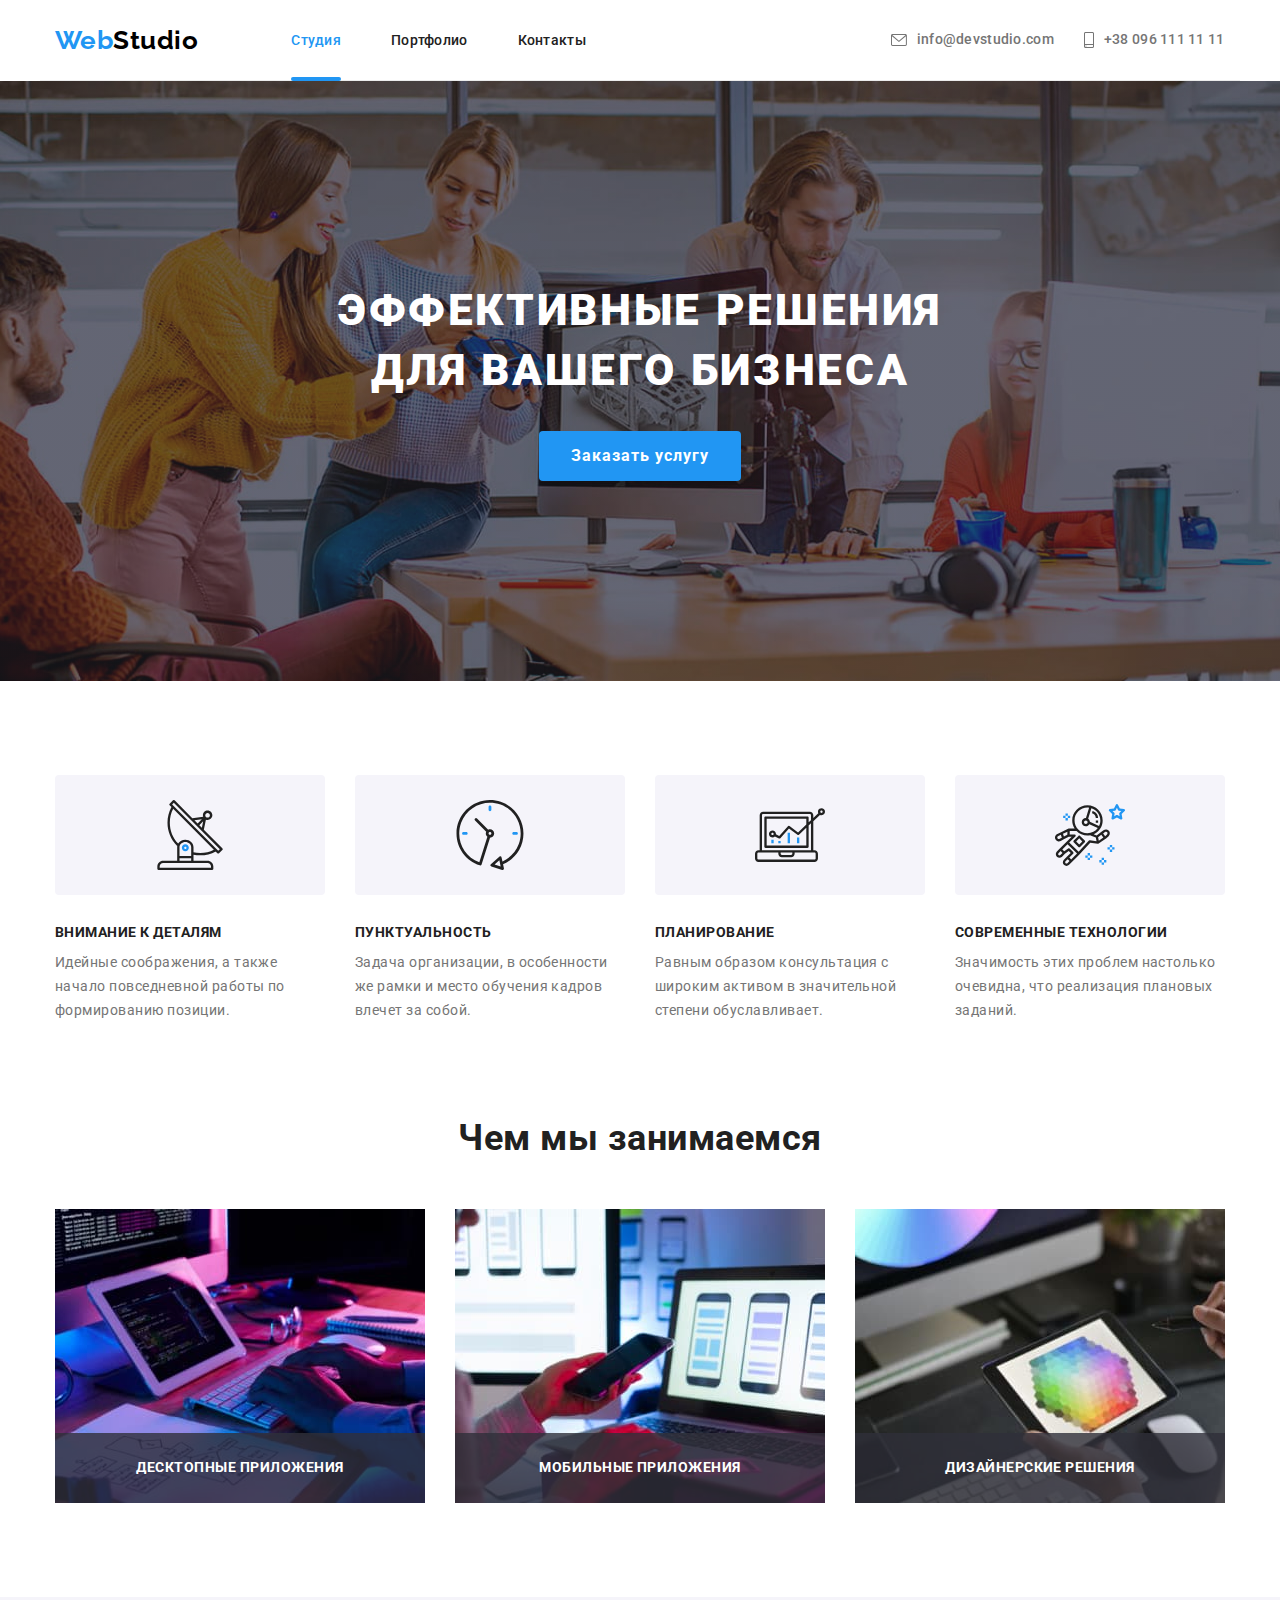
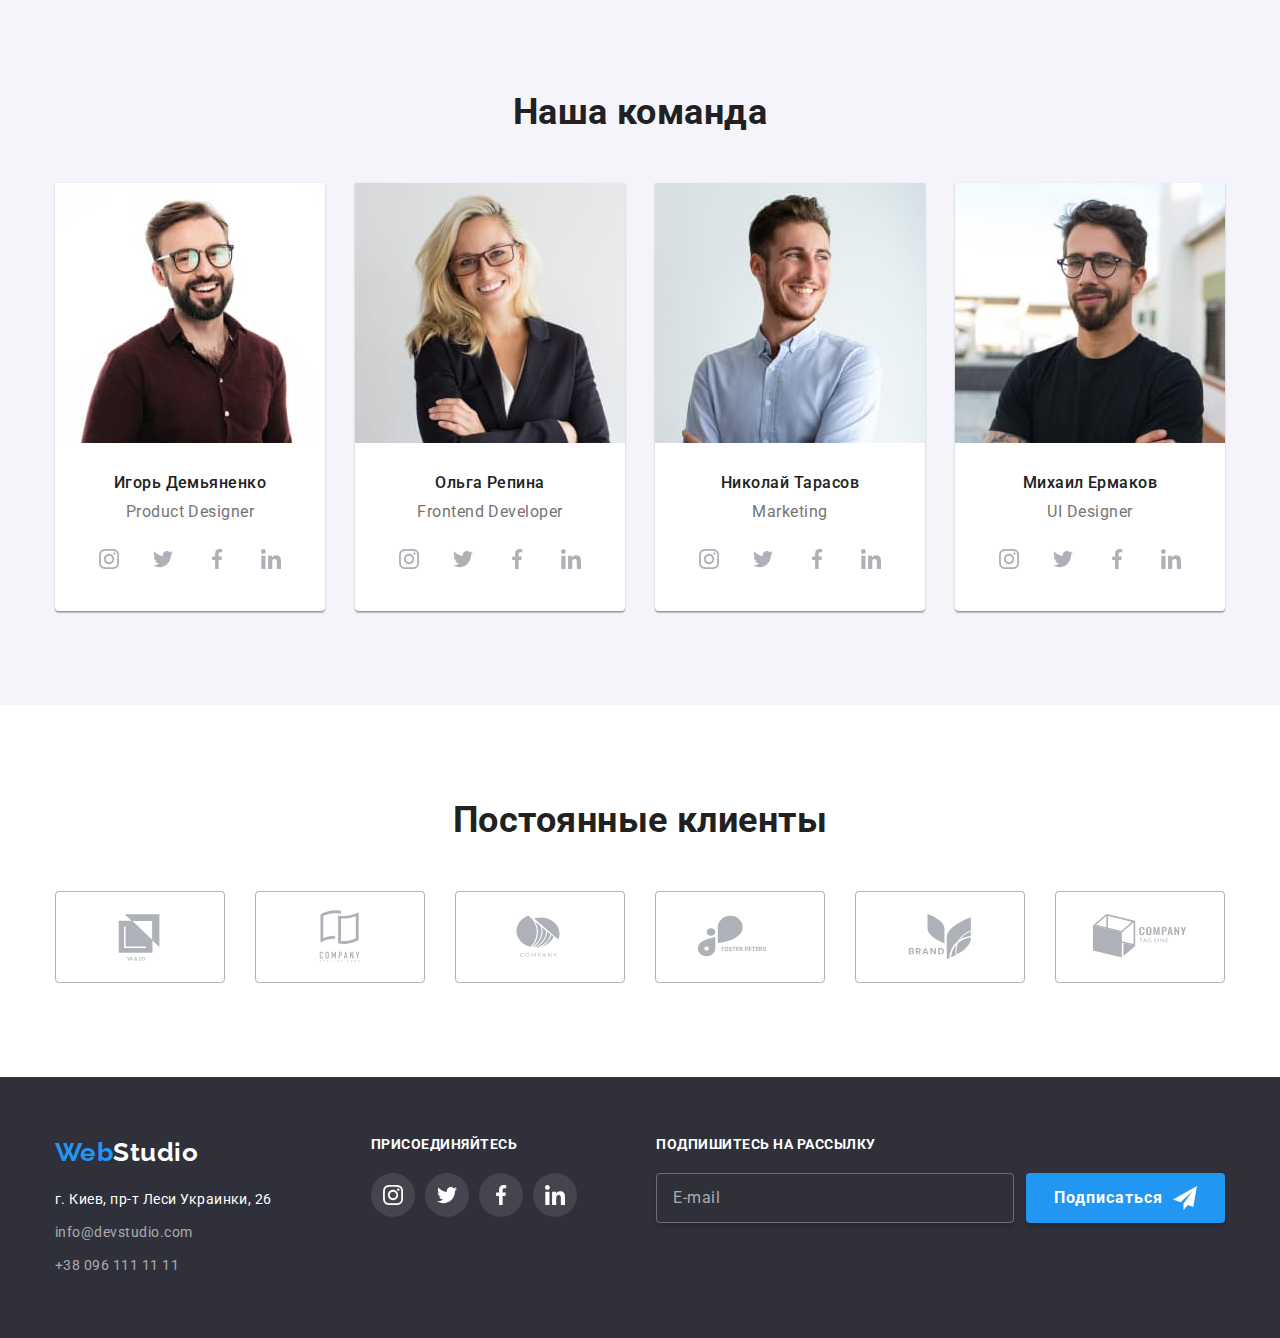
==== commit 7d9d9429: "update styles" ====
--- a/index.html
+++ b/index.html
@@ -34,7 +34,7 @@
           </svg>
         </button>
         <div class="menu-container" id="menu-container" data-menu>
-          <nav>
+          <nav class="nav">
             <ul class="site-nav">
               <li class="site-nav__list">
                 <a href="./index.html" class="site-nav__link active">Студия</a>
--- a/css/main.min.css
+++ b/css/main.min.css
@@ -1,2 +1,2 @@
-.visually-hidden{position:absolute;width:1px;height:1px;margin:-1px;border:0;padding:0;white-space:nowrap;-webkit-clip-path:inset(100%);clip-path:inset(100%);clip:rect(0 0 0 0);overflow:hidden}body{color:#757575;background-color:#fff;font-family:"Roboto",sans-serif;letter-spacing:0.03em}ul{list-style:none}a{text-decoration:none}img{display:block;max-width:100%}.section{padding-top:60px;padding-bottom:60px}@media screen and (min-width: 1200px){.section{padding-top:94px;padding-bottom:94px}}ul,h1,h2,h3,li,p,input{padding:0;margin:0}.features__icon,.skills__content,.social-networks__link,.clients__link,.user-form__checkbox-label,.card-set__content,.button--alignment{-webkit-box-pack:center;-ms-flex-pack:center;justify-content:center;-webkit-box-align:center;-ms-flex-align:center;align-items:center}.container{padding-left:15px;padding-right:15px;margin:0 auto}@media screen and (min-width: 480px){.container{width:480px}}@media screen and (min-width: 768px){.container{width:768px}}@media screen and (min-width: 1200px){.container{width:1200px}}.header-container{display:-webkit-box;display:-ms-flexbox;display:flex;-webkit-box-align:center;-ms-flex-align:center;align-items:center;-webkit-box-pack:justify;-ms-flex-pack:justify;justify-content:space-between}@media screen and (min-width: 768px){.header-container{border-bottom:1px solid #ececec}}.menu-button{display:-webkit-box;display:-ms-flexbox;display:flex;margin:0;padding:10px;border:none;background-color:transparent;z-index:100}@media screen and (min-width: 768px){.menu-button{display:none}}.menu-button .icon-close{display:none}.menu-button.is-open .icon-close{display:block}.menu-button.icon-menu{display:block}.menu-button.is-open .icon-menu{display:none}.menu-button:hover,.menu-button:focus{fill:#2196f3}.menu-container{display:-webkit-box;display:-ms-flexbox;display:flex}@media screen and (min-width: 768px){.menu-container{-webkit-box-align:center;-ms-flex-align:center;align-items:center}}@media screen and (max-width: 767.98px){.menu-container{display:none;padding:48px;position:absolute;top:0;left:0;width:100%;height:100vh;background-color:#fff}.menu-container.is-open{display:-webkit-box;display:-ms-flexbox;display:flex;-webkit-box-orient:vertical;-webkit-box-direction:normal;-ms-flex-direction:column;flex-direction:column;-webkit-box-pack:justify;-ms-flex-pack:justify;justify-content:space-between;-webkit-box-align:start;-ms-flex-align:start;align-items:flex-start}}@media screen and (min-width: 768px) and (max-width: 1199.98px){.site-nav{display:-webkit-box;display:-ms-flexbox;display:flex;margin-right:84px}}@media screen and (min-width: 768px){.site-nav__list:not(:last-child){margin-right:50px}}@media screen and (max-width: 767.98px){.site-nav__list:not(:last-child){margin-bottom:32px}}.site-nav__link{-webkit-transition:color 250ms cubic-bezier(0.4, 0, 0.2, 1);transition:color 250ms cubic-bezier(0.4, 0, 0.2, 1);color:#212121}@media screen and (min-width: 768px){.site-nav__link{padding:32px 0;font-weight:500;font-size:14px;line-height:1.14;letter-spacing:0.02em}}.site-nav__link:hover,.site-nav__link:focus{color:#2196f3}@media screen and (max-width: 767.98px){.site-nav__link{letter-spacing:0.02em;font-weight:500;font-size:40px;line-height:1.18}}.site-nav .active{color:#2196f3}@media screen and (min-width: 768px){.site-nav .active::after{position:absolute;bottom:-1px;left:0px;content:'';display:block;width:100%;height:4px;background-color:currentColor;border-radius:4px}}@media screen and (max-width: 767.98px){.address{display:-webkit-box;display:-ms-flexbox;display:flex;-webkit-box-orient:vertical;-webkit-box-direction:reverse;-ms-flex-direction:column-reverse;flex-direction:column-reverse;margin-bottom:64px}.address__item:last-child{margin-bottom:32px}.address__tell{color:#2196f3;font-weight:500;font-size:34px;line-height:1.17;letter-spacing:0.02em}.address__text{font-weight:500;font-size:24px;line-height:1.17;letter-spacing:0.02em}}.address__icon{display:none}@media screen and (min-width: 768px){.address__icon{display:block;margin-right:10px;-webkit-transition:fill 250ms cubic-bezier(0.4, 0, 0.2, 1);transition:fill 250ms cubic-bezier(0.4, 0, 0.2, 1)}}@media screen and (min-width: 1200px){.address__item:not(:last-child){margin-right:30px}}.address__link{display:-webkit-box;display:-ms-flexbox;display:flex;color:#757575;letter-spacing:0.02em;font-weight:500;font-size:14px;line-height:1.14;-webkit-transition:color 250ms cubic-bezier(0.4, 0, 0.2, 1);transition:color 250ms cubic-bezier(0.4, 0, 0.2, 1)}@media screen and (min-width: 768px){.address__link{font-size:12px;line-height:1.17;fill:currentColor}}.address__link:hover,.address__link:focus{color:#2196f3}.logo{color:#000;font-family:"Raleway",sans-serif;font-weight:700;font-size:24px;line-height:1.19;display:block;padding-top:16px;padding-bottom:15px}@media screen and (min-width: 768px){.logo{padding:26px 0;margin-right:88px}}@media screen and (min-width: 1200px){.logo{padding-top:25px;padding-bottom:24px}}@media screen and (min-width: 1200px){.logo{font-size:26px}}.logo__accent{color:#2196f3}.logo--white{color:#fff;display:inline-block}.mobile-networks{display:-webkit-box;display:-ms-flexbox;display:flex}@media screen and (min-width: 768px){.mobile-networks{display:none}}.mobile-networks__link{color:#2196f3;font-weight:500;font-size:18px;line-height:1.22}.mobile-networks__list:not(:last-child){border-right:1px solid rgba(33,33,33,0.2);padding-right:10px}.mobile-networks__list:not(:first-child){padding-left:10px}.hero{background-color:#2f303a;text-align:center;margin-left:auto;margin-right:auto;background-image:-webkit-gradient(linear, left top, left bottom, from(rgba(47,48,58,0.4)), to(rgba(47,48,58,0.4))),url(../images/hero.jpg);background-image:linear-gradient(rgba(47,48,58,0.4), rgba(47,48,58,0.4)),url(../images/hero.jpg);background-size:cover;background-position:center;max-width:480px;padding:118px 0}@media screen and (min-width: 768px){.hero{max-width:768px;padding:118px 0}}@media screen and (min-width: 1200px){.hero{max-width:1600px;padding:200px 0}}.hero__title{color:#fff;letter-spacing:0.06em;font-weight:900;font-size:26px;line-height:1.62;text-transform:uppercase;margin-bottom:30px}@media screen and (min-width: 1200px){.hero__title{font-size:44px;line-height:1.36}}.button{background-color:#2196f3;color:#fff;letter-spacing:0.06em;font-weight:700;font-size:16px;line-height:1.88;cursor:pointer;-webkit-box-shadow:0px 4px 4px rgba(0,0,0,0.15);box-shadow:0px 4px 4px rgba(0,0,0,0.15);border:none;border-radius:4px;padding:10px 32px;-webkit-transition:background-color 250ms cubic-bezier(0.4, 0, 0.2, 1);transition:background-color 250ms cubic-bezier(0.4, 0, 0.2, 1)}.button:hover,.button:focus{background-color:#188ce8}.backdrop{position:fixed;top:0;left:0;width:100%;height:100%;overflow-y:scroll;background-color:rgba(0,0,0,0.2);opacity:1;-webkit-transition:opacity 250ms cubic-bezier(0.4, 0, 0.2, 1),visibility 250ms cubic-bezier(0.4, 0, 0.2, 1);transition:opacity 250ms cubic-bezier(0.4, 0, 0.2, 1),visibility 250ms cubic-bezier(0.4, 0, 0.2, 1)}.backdrop.is-hidden{opacity:0;pointer-events:none;visibility:hidden}.backdrop.is-hidden .modal{-webkit-transform:translate(-50%, -50%) scale(0.75);transform:translate(-50%, -50%) scale(0.75)}.modal{position:absolute;top:50%;left:50%;-webkit-transform:translate(-50%, -50%) scale(1);transform:translate(-50%, -50%) scale(1);-webkit-transition:-webkit-transform 250ms cubic-bezier(0.4, 0, 0.2, 1);transition:-webkit-transform 250ms cubic-bezier(0.4, 0, 0.2, 1);transition:transform 250ms cubic-bezier(0.4, 0, 0.2, 1);transition:transform 250ms cubic-bezier(0.4, 0, 0.2, 1), -webkit-transform 250ms cubic-bezier(0.4, 0, 0.2, 1);opacity:1;max-width:450px;width:100%;background-color:#fff;border-radius:4px;-webkit-box-shadow:0px 1px 3px rgba(0,0,0,0.12),0px 1px 1px rgba(0,0,0,0.14),0px 2px 1px rgba(0,0,0,0.2);box-shadow:0px 1px 3px rgba(0,0,0,0.12),0px 1px 1px rgba(0,0,0,0.14),0px 2px 1px rgba(0,0,0,0.2)}@media screen and (min-width: 1200px){.modal{width:100%;max-width:528px}}.modal__modal-close{width:30px;height:30px;border-radius:50%;background-color:#fff;border:rgba(0,0,0,0.1) solid 1px;top:8px;right:8px;position:absolute;cursor:pointer;-webkit-transition:fill 250ms cubic-bezier(0.4, 0, 0.2, 1);transition:fill 250ms cubic-bezier(0.4, 0, 0.2, 1)}.modal__modal-close:hover,.modal__modal-close:focus{fill:#2196f3}@media screen and (min-width: 768px) and (max-width: 1199.98px){.features{display:-webkit-box;display:-ms-flexbox;display:flex;-ms-flex-wrap:wrap;flex-wrap:wrap;margin-left:calc(-1 * 30px);margin-top:calc(-1 * 30px)}}@media screen and (min-width: 1200px){.features{display:-webkit-box;display:-ms-flexbox;display:flex}}.features__item{max-width:450px}@media screen and (max-width: 767.98px){.features__item:not(:last-child){margin-bottom:30px}}@media screen and (min-width: 768px) and (max-width: 1199.98px){.features__item{width:354px;-ms-flex-preferred-size:calc(100% / 2 - 30px);flex-basis:calc(100% / 2 - 30px);margin-left:30px;margin-top:30px}}@media screen and (min-width: 1200px){.features__item{width:270px}.features__item:not(:last-child){margin-right:30px;margin-bottom:0}}.features__icon{background-color:#f5f4fa;height:120px;margin-bottom:30px;display:-webkit-box;display:-ms-flexbox;display:flex;border-radius:4px}.features__title{color:#212121;margin-bottom:10px;font-weight:700;font-size:14px;line-height:1.14;text-transform:uppercase;text-align:center;margin-bottom:10px}@media screen and (min-width: 768px){.features__title{text-align:left}}.features__description{font-size:14px;line-height:1.71}.skill{padding-top:0}@media screen and (max-width: 1200px){.skill{display:none}}.skills__thumb{position:relative}.site-nav__underline{position:relative}.skills__content{position:absolute;display:-webkit-box;display:-ms-flexbox;display:flex;background-color:rgba(47,48,58,0.8);width:370px;height:70px;color:#fff;font-weight:700;font-size:14px;line-height:1.14;text-transform:uppercase;bottom:0}.skills{display:-webkit-box;display:-ms-flexbox;display:flex}.skills :not(:last-child){margin-right:30px}.section-title{color:#212121;font-weight:700;font-size:28px;line-height:1.17;text-align:center;margin-bottom:30px}@media screen and (min-width: 1200px){.section-title{font-size:36px;margin-bottom:50px}}.social-networks{display:-webkit-box;display:-ms-flexbox;display:flex;width:206px;height:44px}.social-networks__list:not(:last-child){margin-right:10px}.social-networks__link{display:-webkit-box;display:-ms-flexbox;display:flex;border-radius:50%;width:44px;height:44px;fill:#afb1b8;-webkit-transition:fill 250ms cubic-bezier(0.4, 0, 0.2, 1),background-color 250ms cubic-bezier(0.4, 0, 0.2, 1);transition:fill 250ms cubic-bezier(0.4, 0, 0.2, 1),background-color 250ms cubic-bezier(0.4, 0, 0.2, 1)}.social-networks__link:hover,.social-networks__link:focus{background-color:#2196f3;fill:#fff}.our-command{background-color:#f5f4fa}@media screen and (min-width: 768px) and (max-width: 1199.98px){.our-peoples{display:-webkit-box;display:-ms-flexbox;display:flex;-ms-flex-wrap:wrap;flex-wrap:wrap;margin-top:-30px;margin-left:-30px}}@media screen and (min-width: 1200px){.our-peoples{display:-webkit-box;display:-ms-flexbox;display:flex}}.our-peoples__item{text-align:center;-webkit-box-shadow:0px 1px 3px rgba(0,0,0,0.12),0px 1px 1px rgba(0,0,0,0.14),0px 2px 1px rgba(0,0,0,0.2);box-shadow:0px 1px 3px rgba(0,0,0,0.12),0px 1px 1px rgba(0,0,0,0.14),0px 2px 1px rgba(0,0,0,0.2);border-radius:0px 0px 4px 4px;background-color:#fff}@media screen and (min-width: 480px) and (max-width: 767.98px){.our-peoples__item:not(:last-child){margin-bottom:30px}}@media screen and (min-width: 768px) and (max-width: 1199.98px){.our-peoples__item{-ms-flex-preferred-size:calc(100% / 2 - 30px);flex-basis:calc(100% / 2 - 30px);margin-left:30px;margin-top:30px}}@media screen and (min-width: 1200px){.our-peoples__item:not(:last-child){margin-right:30px}}@media screen and (max-width: 767.98px){.command-member{padding-left:122px;padding-right:122px;padding-top:30px;padding-bottom:24px}}@media screen and (min-width: 768px) and (max-width: 1199.98px){.command-member{padding-left:74px;padding-right:74px;padding-top:30px;padding-bottom:24px}}@media screen and (min-width: 1200px){.command-member{padding:30px 32px}}.command-member__name{color:#212121;font-weight:500;font-size:16px;line-height:1.19;margin-bottom:10px}.command-member__position{font-size:16px;line-height:1.19;margin-bottom:16px}.clients{display:-webkit-box;display:-ms-flexbox;display:flex;-ms-flex-wrap:wrap;flex-wrap:wrap}@media screen and (max-width: 1199.98px){.clients{margin-top:calc(-1 * 30px);margin-left:calc(-1 * 30px)}}@media screen and (min-width: 1200px){.clients__item:not(:last-child){margin-right:30px}}.clients__link{display:-webkit-box;display:-ms-flexbox;display:flex;border:1px solid #afb1b8;border-radius:4px;height:92px;fill:#afb1b8;-webkit-transition:fill 250ms cubic-bezier(0.4, 0, 0.2, 1),border 250ms cubic-bezier(0.4, 0, 0.2, 1);transition:fill 250ms cubic-bezier(0.4, 0, 0.2, 1),border 250ms cubic-bezier(0.4, 0, 0.2, 1)}.clients__link:hover,.clients__link:focus{overline:none;border:1px solid #2196f3;fill:#2196f3}@media screen and (min-width: 480px) and (max-width: 767.98px){.clients__link{width:210px;-ms-flex-preferred-size:calc(100% / 2 - 30px);flex-basis:calc(100% / 2 - 30px);margin-left:30px;margin-top:30px}}@media screen and (min-width: 768px) and (max-width: 1199.98px){.clients__link{width:226px;-ms-flex-preferred-size:calc(100% / 2 - 30px);flex-basis:calc(100% / 2 - 30px);margin-left:30px;margin-top:30px}}@media screen and (min-width: 1200px){.clients__link{width:170px}}.user-form{margin-left:auto;margin-right:auto;padding:40px;font-size:12px}.user-form__field-cover:not(:last-child){margin-bottom:10px}.user-form__field-cover{display:-webkit-box;display:-ms-flexbox;display:flex;-webkit-box-orient:vertical;-webkit-box-direction:normal;-ms-flex-direction:column;flex-direction:column}.user-form__label{margin-bottom:4px;letter-spacing:0.01em}.place-data{display:block;margin-bottom:12px;text-align:center;font-weight:700;font-size:20px;line-height:1.5;color:#212121}.user-form__button{display:block;margin-left:auto;margin-right:auto;padding:10px 55px}.user-form__input-icon{position:absolute;top:50%;left:12px;-webkit-transform:translateY(-50%);transform:translateY(-50%);-webkit-transition:fill 250ms cubic-bezier(0.4, 0, 0.2, 1);transition:fill 250ms cubic-bezier(0.4, 0, 0.2, 1)}.user-form__input-cover{position:relative;width:100%}.user-form__input{border:1px solid rgba(33,33,33,0.2);border-radius:4px;width:100%;height:40px;padding-left:42px;outline:none;cursor:pointer;-webkit-transition:border 250ms cubic-bezier(0.4, 0, 0.2, 1);transition:border 250ms cubic-bezier(0.4, 0, 0.2, 1)}.user-form__input:focus-within .user-form__input-icon{fill:#2196f3}.user-form__input:hover ~ .user-form__input-icon,.user-form__input:focus ~ .user-form__input-icon{fill:#2196f3}.user-form__input:hover,.user-form__input:focus{border:1px solid #2196f3}.user-form__textarea{height:110px;resize:unset;border-color:rgba(33,33,33,0.2);border-radius:4px;padding:12px 16px;outline:none;margin-bottom:20px;-webkit-transition:border 250ms cubic-bezier(0.4, 0, 0.2, 1);transition:border 250ms cubic-bezier(0.4, 0, 0.2, 1)}@media screen and (min-width: 1200px){.user-form__textarea{height:120px}}.user-form__textarea::-webkit-input-placeholder{font-size:12px;color:rgba(117,117,117,0.5)}.user-form__textarea:-ms-input-placeholder{font-size:12px;color:rgba(117,117,117,0.5)}.user-form__textarea::-ms-input-placeholder{font-size:12px;color:rgba(117,117,117,0.5)}.user-form__textarea::placeholder{font-size:12px;color:rgba(117,117,117,0.5)}.user-form__textarea:hover,.user-form__textarea:focus{border:1px solid #2196f3}.user-form__checkbox-label{display:-webkit-box;display:-ms-flexbox;display:flex;font-size:12px;letter-spacing:0.03em;margin-bottom:30px}@media screen and (min-width: 1200px){.user-form__checkbox-label{font-size:14px}}.user-form__policy-terms{text-decoration:underline;color:#2196f3}.user-form__checkbox-icon{display:-webkit-box;display:-ms-flexbox;display:flex;-webkit-box-align:center;-ms-flex-align:center;align-items:center;width:16px;height:15px;margin-right:7px;border:2px solid #212121;border-radius:2px;background-origin:border-box;-webkit-transition:border 250ms cubic-bezier(0.4, 0, 0.2, 1),background 250ms cubic-bezier(0.4, 0, 0.2, 1);transition:border 250ms cubic-bezier(0.4, 0, 0.2, 1),background 250ms cubic-bezier(0.4, 0, 0.2, 1)}.user-form__checkbox{position:absolute;width:1px;height:1px;margin:-1px;border:0;padding:0;white-space:nowrap;-webkit-clip-path:inset(100%);clip-path:inset(100%);clip:rect(0 0 0 0);overflow:hidden}.user-form__checkbox:hover ~ .user-form__checkbox-icon{border-color:#2196f3}.user-form__checkbox:focus ~ .user-form__checkbox-icon{border-color:#2196f3}.user-form__checkbox:checked ~ .user-form__checkbox-icon{background-color:#2196f3;border-color:#2196f3}.portfolio__menu{display:-webkit-box;display:-ms-flexbox;display:flex;-ms-flex-wrap:wrap;flex-wrap:wrap;-webkit-box-pack:start;-ms-flex-pack:start;justify-content:start;margin-bottom:40px}@media screen and (min-width: 768px){.portfolio__menu{margin-bottom:30px;-webkit-box-pack:center;-ms-flex-pack:center;justify-content:center}}@media screen and (min-width: 1200px){.portfolio__menu{margin-bottom:50px;-webkit-box-pack:center;-ms-flex-pack:center;justify-content:center}}@media screen and (min-width: 480px) and (max-width: 767.98px){.portfolio__item:not(:last-child){margin-right:8px}.portfolio__item:nth-child(3n){margin-right:0px}.portfolio__item:nth-child(1){margin-bottom:15px}}@media screen and (min-width: 768px){.portfolio__item{margin-bottom:0}.portfolio__item:not(:last-child){margin-right:8px}}@media screen and (min-width: 1200px){.portfolio__item{margin-right:9px}}.portfolio__button{color:#212121;background-color:#f5f4fa;font-weight:500;font-size:16px;line-height:1.63;cursor:pointer;text-align:center;border:none;padding:6px 22px;border-radius:4px;-webkit-transition:color 250ms cubic-bezier(0.4, 0, 0.2, 1),background-color 250ms cubic-bezier(0.4, 0, 0.2, 1),-webkit-box-shadow 250ms cubic-bezier(0.4, 0, 0.2, 1);transition:color 250ms cubic-bezier(0.4, 0, 0.2, 1),background-color 250ms cubic-bezier(0.4, 0, 0.2, 1),-webkit-box-shadow 250ms cubic-bezier(0.4, 0, 0.2, 1);transition:color 250ms cubic-bezier(0.4, 0, 0.2, 1),background-color 250ms cubic-bezier(0.4, 0, 0.2, 1),box-shadow 250ms cubic-bezier(0.4, 0, 0.2, 1);transition:color 250ms cubic-bezier(0.4, 0, 0.2, 1),background-color 250ms cubic-bezier(0.4, 0, 0.2, 1),box-shadow 250ms cubic-bezier(0.4, 0, 0.2, 1),-webkit-box-shadow 250ms cubic-bezier(0.4, 0, 0.2, 1)}.portfolio__button:hover,.portfolio__button:focus{color:#fff;background-color:#2196f3;-webkit-box-shadow:0px 3px 1px rgba(0,0,0,0.1),0px 1px 2px rgba(0,0,0,0.08),0px 2px 2px rgba(0,0,0,0.12);box-shadow:0px 3px 1px rgba(0,0,0,0.1),0px 1px 2px rgba(0,0,0,0.08),0px 2px 2px rgba(0,0,0,0.12)}.card-set__card-subtitle{color:#757575;font-size:16px;line-height:1.88}.card-set__card-title{color:#212121;letter-spacing:0.06em;font-weight:700;font-size:18px;line-height:2;margin-bottom:4px}.card-set__figure{position:relative;overflow:hidden}.card-set__content{position:absolute;width:100%;height:100%;top:0;left:0;display:-webkit-box;display:-ms-flexbox;display:flex;padding-left:24px;padding-right:24px;background-color:rgba(33,150,243,0.9);font-weight:400;font-size:18px;line-height:1.56;color:#fff;-webkit-transform:translateY(100%);transform:translateY(100%);-webkit-transition:-webkit-transform 250ms cubic-bezier(0.4, 0, 0.2, 1);transition:-webkit-transform 250ms cubic-bezier(0.4, 0, 0.2, 1);transition:transform 250ms cubic-bezier(0.4, 0, 0.2, 1);transition:transform 250ms cubic-bezier(0.4, 0, 0.2, 1), -webkit-transform 250ms cubic-bezier(0.4, 0, 0.2, 1)}.card-set__link{display:-webkit-box;display:-ms-flexbox;display:flex;-webkit-box-orient:vertical;-webkit-box-direction:normal;-ms-flex-direction:column;flex-direction:column;height:100%;width:100%;-webkit-transition:-webkit-box-shadow 250ms cubic-bezier(0.4, 0, 0.2, 1);transition:-webkit-box-shadow 250ms cubic-bezier(0.4, 0, 0.2, 1);transition:box-shadow 250ms cubic-bezier(0.4, 0, 0.2, 1);transition:box-shadow 250ms cubic-bezier(0.4, 0, 0.2, 1), -webkit-box-shadow 250ms cubic-bezier(0.4, 0, 0.2, 1)}.card-set__link:hover,.card-set__link:focus{display:inline-block;-webkit-box-shadow:0px 1px 1px rgba(0,0,0,0.12),0px 4px 4px rgba(0,0,0,0.06),1px 4px 6px rgba(0,0,0,0.16);box-shadow:0px 1px 1px rgba(0,0,0,0.12),0px 4px 4px rgba(0,0,0,0.06),1px 4px 6px rgba(0,0,0,0.16)}.card-set__link:hover .card-set__content,.card-set__link:focus .card-set__content{-webkit-transform:translateY(0);transform:translateY(0)}.card-set__stand{-webkit-box-flex:1;-ms-flex-positive:1;flex-grow:1;padding:20px 24px;border-right:1px solid #eee;border-bottom:1px solid #eee;border-left:1px solid #eee}@media screen and (min-width: 768px){.card-set{display:-webkit-box;display:-ms-flexbox;display:flex;-ms-flex-wrap:wrap;flex-wrap:wrap;margin-left:calc(-1 * 30px);margin-top:calc(-1 * 30px)}}@media screen and (max-width: 767.98px){.card-set__item:not(:last-child){margin-bottom:30px}}@media screen and (min-width: 768px){.card-set__item{-ms-flex-preferred-size:calc(100% / 2 - 30px);flex-basis:calc(100% / 2 - 30px);margin-left:30px;margin-top:30px}}@media screen and (min-width: 1200px){.card-set__item{-ms-flex-preferred-size:calc(100% / 3 - 30px);flex-basis:calc(100% / 3 - 30px);margin-left:30px;margin-top:30px}}.page-footer{background-color:#2f303a;padding-top:60px;padding-bottom:60px}@media screen and (min-width: 768px) and (max-width: 1199.98px){.page-footer__container{display:-webkit-box;display:-ms-flexbox;display:flex;-ms-flex-wrap:wrap;flex-wrap:wrap;-ms-flex-pack:distribute;justify-content:space-around}}@media screen and (min-width: 1200px){.page-footer__container{display:-webkit-box;display:-ms-flexbox;display:flex;-webkit-box-pack:justify;-ms-flex-pack:justify;justify-content:space-between}}.page-footer__adr-container{display:-webkit-box;display:-ms-flexbox;display:flex;-webkit-box-orient:vertical;-webkit-box-direction:normal;-ms-flex-direction:column;flex-direction:column;-webkit-box-align:center;-ms-flex-align:center;align-items:center;margin-bottom:60px}@media screen and (min-width: 1200px){.page-footer__adr-container{-webkit-box-align:baseline;-ms-flex-align:baseline;align-items:baseline;margin-bottom:0}}.page-footer__contacts{display:-webkit-box;display:-ms-flexbox;display:flex;-webkit-box-orient:vertical;-webkit-box-direction:normal;-ms-flex-direction:column;flex-direction:column;-webkit-box-align:center;-ms-flex-align:center;align-items:center}@media screen and (min-width: 1200px){.page-footer__contacts{-webkit-box-align:baseline;-ms-flex-align:baseline;align-items:baseline}}.subscription-form{display:-webkit-box;display:-ms-flexbox;display:flex;-webkit-box-orient:vertical;-webkit-box-direction:normal;-ms-flex-direction:column;flex-direction:column;-webkit-box-align:center;-ms-flex-align:center;align-items:center}@media screen and (min-width: 1200px){.subscription-form{-webkit-box-align:baseline;-ms-flex-align:baseline;align-items:baseline;-webkit-box-orient:horizontal;-webkit-box-direction:normal;-ms-flex-direction:row;flex-direction:row}}.add-please{display:-webkit-box;display:-ms-flexbox;display:flex;-webkit-box-orient:vertical;-webkit-box-direction:normal;-ms-flex-direction:column;flex-direction:column;-webkit-box-align:center;-ms-flex-align:center;align-items:center;margin-bottom:60px}@media screen and (min-width: 1200px){.add-please{-webkit-box-align:baseline;-ms-flex-align:baseline;align-items:baseline;margin-bottom:0}}.logo--white{padding:0;margin-bottom:20px;font-size:24px;line-height:1.17}@media screen and (min-width: 1200px){.logo--white{font-size:26px;line-height:1.19}}.page-footer__adr{color:#fff;font-size:14px;line-height:1.71;font-style:normal;margin-bottom:8px}@media screen and (min-width: 1200px){.page-footer__adr{margin-bottom:9px}}.page-footer__item{margin-bottom:8px}@media screen and (min-width: 1200px){.page-footer__item{margin-bottom:9px}}.page-footer__link{color:rgba(255,255,255,0.6);font-size:14px;line-height:1.71;font-style:normal;-webkit-transition:color 250ms cubic-bezier(0.4, 0, 0.2, 1);transition:color 250ms cubic-bezier(0.4, 0, 0.2, 1);display:block}.page-footer__link:hover,.page-footer__link:focus{color:#2196f3}.slogan{color:#fff;display:-webkit-box;display:-ms-flexbox;display:flex;font-weight:700;font-size:14px;line-height:1.14;text-transform:uppercase;margin-bottom:20px;-webkit-box-pack:center;-ms-flex-pack:center;justify-content:center}@media screen and (min-width: 1200px){.slogan{-webkit-box-pack:start;-ms-flex-pack:start;justify-content:start}}.social-networks__link--black-theme{background-color:rgba(255,255,255,0.1);fill:#fff}.social-networks__link--black-theme:hover,.social-networks__link--black-theme:focus{background-color:#2196f3}.button--alignment{display:-webkit-box;display:-ms-flexbox;display:flex;padding:10px 28px}.email-svg{margin-left:10px}.subscription-form__input{width:100%;height:50px;margin-bottom:20px;color:#fff;border:1px solid rgba(255,255,255,0.3);border-radius:4px;background-color:inherit;font-size:16px;line-height:1.25;padding:15px 16px;letter-spacing:0.03em;-webkit-box-shadow:0px 4px 4px rgba(0,0,0,0.15);box-shadow:0px 4px 4px rgba(0,0,0,0.15);-webkit-transition:border-color 250ms cubic-bezier(0.4, 0, 0.2, 1),-webkit-box-shadow 250ms cubic-bezier(0.4, 0, 0.2, 1);transition:border-color 250ms cubic-bezier(0.4, 0, 0.2, 1),-webkit-box-shadow 250ms cubic-bezier(0.4, 0, 0.2, 1);transition:border-color 250ms cubic-bezier(0.4, 0, 0.2, 1),box-shadow 250ms cubic-bezier(0.4, 0, 0.2, 1);transition:border-color 250ms cubic-bezier(0.4, 0, 0.2, 1),box-shadow 250ms cubic-bezier(0.4, 0, 0.2, 1),-webkit-box-shadow 250ms cubic-bezier(0.4, 0, 0.2, 1)}@media screen and (min-width: 768px) and (max-width: 1199.98px){.subscription-form__input{width:450px}}@media screen and (min-width: 1200px){.subscription-form__input{width:358px;margin-right:12px}}.subscription-form__input:hover,.subscription-form__input:focus{outline:0;border-color:#2196f3}.subscription-form__input::-webkit-input-placeholder{font-size:16px;line-height:1.25;letter-spacing:0.03em;color:rgba(255,255,255,0.6)}.subscription-form__input:-ms-input-placeholder{font-size:16px;line-height:1.25;letter-spacing:0.03em;color:rgba(255,255,255,0.6)}.subscription-form__input::-ms-input-placeholder{font-size:16px;line-height:1.25;letter-spacing:0.03em;color:rgba(255,255,255,0.6)}.subscription-form__input::placeholder{font-size:16px;line-height:1.25;letter-spacing:0.03em;color:rgba(255,255,255,0.6)}
+.visually-hidden{position:absolute;width:1px;height:1px;margin:-1px;border:0;padding:0;white-space:nowrap;-webkit-clip-path:inset(100%);clip-path:inset(100%);clip:rect(0 0 0 0);overflow:hidden}body{color:#757575;background-color:#fff;font-family:"Roboto",sans-serif;letter-spacing:0.03em}ul{list-style:none}a{text-decoration:none}img{display:block;max-width:100%}.section{padding-top:60px;padding-bottom:60px}@media screen and (min-width: 1200px){.section{padding-top:94px;padding-bottom:94px}}ul,h1,h2,h3,li,p,input{padding:0;margin:0}.features__icon,.skills__content,.social-networks__link,.clients__link,.user-form__checkbox-label,.card-set__content,.button--alignment{-webkit-box-pack:center;-ms-flex-pack:center;justify-content:center;-webkit-box-align:center;-ms-flex-align:center;align-items:center}.container{padding-left:15px;padding-right:15px;margin:0 auto}@media screen and (min-width: 480px){.container{width:480px}}@media screen and (min-width: 768px){.container{width:768px}}@media screen and (min-width: 1200px){.container{width:1200px}}.header-container{display:-webkit-box;display:-ms-flexbox;display:flex;-webkit-box-align:center;-ms-flex-align:center;align-items:center;-webkit-box-pack:justify;-ms-flex-pack:justify;justify-content:space-between}@media screen and (min-width: 768px){.header-container{border-bottom:1px solid #ececec;position:relative}}@media screen and (min-width: 1200px){.header-container{-webkit-box-pack:start;-ms-flex-pack:start;justify-content:flex-start}}.menu-button{-webkit-transition:fill 250ms cubic-bezier(0.4, 0, 0.2, 1);transition:fill 250ms cubic-bezier(0.4, 0, 0.2, 1);display:-webkit-box;display:-ms-flexbox;display:flex;margin:0;padding:10px;border:none;background-color:transparent;z-index:100}@media screen and (min-width: 768px){.menu-button{display:none}}.menu-button .icon-close{display:none}.menu-button.is-open .icon-close{display:block}.menu-button.icon-menu{display:block}.menu-button.is-open .icon-menu{display:none}.menu-button:hover,.menu-button:focus{fill:#2196f3}.menu-container{display:-webkit-box;display:-ms-flexbox;display:flex}@media screen and (min-width: 768px){.menu-container{-webkit-box-align:center;-ms-flex-align:center;align-items:center}}@media screen and (max-width: 767.98px){.menu-container{display:none;padding:48px;position:absolute;top:0;left:0;width:100%;height:100vh;background-color:#fff}.menu-container.is-open{display:-webkit-box;display:-ms-flexbox;display:flex;-webkit-box-orient:vertical;-webkit-box-direction:normal;-ms-flex-direction:column;flex-direction:column;-webkit-box-pack:justify;-ms-flex-pack:justify;justify-content:space-between;-webkit-box-align:start;-ms-flex-align:start;align-items:flex-start}}@media screen and (min-width: 768px) and (max-width: 1199.98px){.nav{margin-right:84px}}@media screen and (min-width: 1200px){.nav{margin-right:305px}}@media screen and (min-width: 768px){.site-nav{display:-webkit-box;display:-ms-flexbox;display:flex}}@media screen and (min-width: 768px){.site-nav__list:not(:last-child){margin-right:50px}}@media screen and (max-width: 767.98px){.site-nav__list:not(:last-child){margin-bottom:32px}}.site-nav__link{-webkit-transition:color 250ms cubic-bezier(0.4, 0, 0.2, 1);transition:color 250ms cubic-bezier(0.4, 0, 0.2, 1);color:#212121}@media screen and (min-width: 768px){.site-nav__link{padding:32px 0;font-weight:500;font-size:14px;line-height:1.14;letter-spacing:0.02em}}.site-nav__link:hover,.site-nav__link:focus{color:#2196f3}@media screen and (max-width: 767.98px){.site-nav__link{letter-spacing:0.02em;font-weight:500;font-size:40px;line-height:1.18}}.site-nav__link.active{position:relative;color:#2196f3}@media screen and (min-width: 768px){.site-nav__link.active::after{position:absolute;bottom:0px;left:0px;content:'';display:block;width:100%;height:4px;background-color:currentColor;border-radius:4px}}@media screen and (min-width: 768px) and (min-width: 1200px){.site-nav__link.active::after{bottom:-1px}}@media screen and (min-width: 1200px){.address{display:-webkit-box;display:-ms-flexbox;display:flex}}@media screen and (max-width: 767.98px){.address{display:-webkit-box;display:-ms-flexbox;display:flex;-webkit-box-orient:vertical;-webkit-box-direction:reverse;-ms-flex-direction:column-reverse;flex-direction:column-reverse;margin-bottom:64px}.address__item:last-child{margin-bottom:32px}.address__tell{color:#2196f3;font-weight:500;font-size:34px;line-height:1.17;letter-spacing:0.02em}.address__text{font-weight:500;font-size:24px;line-height:1.17;letter-spacing:0.02em}}.address__icon{display:none}@media screen and (min-width: 768px){.address__icon{display:block;margin-right:10px;-webkit-transition:fill 250ms cubic-bezier(0.4, 0, 0.2, 1);transition:fill 250ms cubic-bezier(0.4, 0, 0.2, 1)}}@media screen and (min-width: 768px) and (max-width: 1199.98px){.address__item:not(:last-child){margin-bottom:10px}}@media screen and (min-width: 1200px){.address__item:not(:last-child){margin-right:30px}}.address__link{display:-webkit-box;display:-ms-flexbox;display:flex;fill:currentColor;color:#757575;letter-spacing:0.02em;font-weight:500;font-size:14px;line-height:1.14;-webkit-transition:color 250ms cubic-bezier(0.4, 0, 0.2, 1);transition:color 250ms cubic-bezier(0.4, 0, 0.2, 1)}.address__link:hover,.address__link:focus{color:#2196f3}@media screen and (min-width: 768px) and (max-width: 1199.98px){.address__link{font-size:12px;line-height:1.17}}@media screen and (min-width: 1200px){.address__link{line-height:1.14;padding:32px 0;-webkit-box-align:center;-ms-flex-align:center;align-items:center}}.logo{color:#000;font-family:"Raleway",sans-serif;font-weight:700;font-size:24px;line-height:1.19;display:block;padding-top:16px;padding-bottom:15px}@media screen and (min-width: 768px){.logo{padding:26px 0;margin-right:88px}}@media screen and (min-width: 1200px){.logo{padding-top:25px;padding-bottom:24px;margin-right:93px}}@media screen and (min-width: 1200px){.logo{font-size:26px}}.logo__accent{color:#2196f3}.logo--white{color:#fff;display:inline-block}.mobile-networks{display:-webkit-box;display:-ms-flexbox;display:flex}@media screen and (min-width: 768px){.mobile-networks{display:none}}.mobile-networks__link{color:#2196f3;font-weight:500;font-size:18px;line-height:1.22}.mobile-networks__list:not(:last-child){border-right:1px solid rgba(33,33,33,0.2);padding-right:10px}.mobile-networks__list:not(:first-child){padding-left:10px}.hero{background-color:#2f303a;text-align:center;margin-left:auto;margin-right:auto;background-image:-webkit-gradient(linear, left top, left bottom, from(rgba(47,48,58,0.4)), to(rgba(47,48,58,0.4))),url(../images/hero.jpg);background-image:linear-gradient(rgba(47,48,58,0.4), rgba(47,48,58,0.4)),url(../images/hero.jpg);background-size:cover;background-position:center;max-width:480px;padding:118px 0}@media screen and (min-width: 768px){.hero{max-width:768px;padding:118px 0}}@media screen and (min-width: 1200px){.hero{max-width:1600px;padding:200px 0}}.hero__title{color:#fff;letter-spacing:0.06em;font-weight:900;font-size:26px;line-height:1.62;text-transform:uppercase;margin-bottom:30px}@media screen and (min-width: 1200px){.hero__title{font-size:44px;line-height:1.36}}.button{background-color:#2196f3;color:#fff;letter-spacing:0.06em;font-weight:700;font-size:16px;line-height:1.88;cursor:pointer;-webkit-box-shadow:0px 4px 4px rgba(0,0,0,0.15);box-shadow:0px 4px 4px rgba(0,0,0,0.15);border:none;border-radius:4px;padding:10px 32px;-webkit-transition:background-color 250ms cubic-bezier(0.4, 0, 0.2, 1);transition:background-color 250ms cubic-bezier(0.4, 0, 0.2, 1)}.button:hover,.button:focus{background-color:#188ce8}.backdrop{position:fixed;top:0;left:0;width:100%;height:100%;overflow-y:scroll;background-color:rgba(0,0,0,0.2);opacity:1;-webkit-transition:opacity 250ms cubic-bezier(0.4, 0, 0.2, 1),visibility 250ms cubic-bezier(0.4, 0, 0.2, 1);transition:opacity 250ms cubic-bezier(0.4, 0, 0.2, 1),visibility 250ms cubic-bezier(0.4, 0, 0.2, 1)}.backdrop.is-hidden{opacity:0;pointer-events:none;visibility:hidden}.backdrop.is-hidden .modal{-webkit-transform:translate(-50%, -50%) scale(0.75);transform:translate(-50%, -50%) scale(0.75)}.modal{position:absolute;top:50%;left:50%;-webkit-transform:translate(-50%, -50%) scale(1);transform:translate(-50%, -50%) scale(1);-webkit-transition:-webkit-transform 250ms cubic-bezier(0.4, 0, 0.2, 1);transition:-webkit-transform 250ms cubic-bezier(0.4, 0, 0.2, 1);transition:transform 250ms cubic-bezier(0.4, 0, 0.2, 1);transition:transform 250ms cubic-bezier(0.4, 0, 0.2, 1), -webkit-transform 250ms cubic-bezier(0.4, 0, 0.2, 1);opacity:1;max-width:450px;width:100%;background-color:#fff;border-radius:4px;-webkit-box-shadow:0px 1px 3px rgba(0,0,0,0.12),0px 1px 1px rgba(0,0,0,0.14),0px 2px 1px rgba(0,0,0,0.2);box-shadow:0px 1px 3px rgba(0,0,0,0.12),0px 1px 1px rgba(0,0,0,0.14),0px 2px 1px rgba(0,0,0,0.2)}@media screen and (min-width: 1200px){.modal{width:100%;max-width:528px}}.modal__modal-close{width:30px;height:30px;border-radius:50%;background-color:#fff;border:rgba(0,0,0,0.1) solid 1px;top:8px;right:8px;position:absolute;cursor:pointer;-webkit-transition:fill 250ms cubic-bezier(0.4, 0, 0.2, 1);transition:fill 250ms cubic-bezier(0.4, 0, 0.2, 1)}.modal__modal-close:hover,.modal__modal-close:focus{fill:#2196f3}@media screen and (min-width: 768px) and (max-width: 1199.98px){.features{display:-webkit-box;display:-ms-flexbox;display:flex;-ms-flex-wrap:wrap;flex-wrap:wrap;margin-left:calc(-1 * 30px);margin-top:calc(-1 * 30px)}}@media screen and (min-width: 1200px){.features{display:-webkit-box;display:-ms-flexbox;display:flex}}.features__item{max-width:450px}@media screen and (max-width: 767.98px){.features__item:not(:last-child){margin-bottom:30px}}@media screen and (min-width: 768px) and (max-width: 1199.98px){.features__item{width:354px;-ms-flex-preferred-size:calc(100% / 2 - 30px);flex-basis:calc(100% / 2 - 30px);margin-left:30px;margin-top:30px}}@media screen and (min-width: 1200px){.features__item{width:270px}.features__item:not(:last-child){margin-right:30px;margin-bottom:0}}.features__icon{background-color:#f5f4fa;height:120px;margin-bottom:30px;display:-webkit-box;display:-ms-flexbox;display:flex;border-radius:4px}.features__title{color:#212121;margin-bottom:10px;font-weight:700;font-size:14px;line-height:1.14;text-transform:uppercase;text-align:center;margin-bottom:10px}@media screen and (min-width: 768px){.features__title{text-align:left}}.features__description{font-size:14px;line-height:1.71}.skill{padding-top:0}@media screen and (max-width: 1200px){.skill{display:none}}.skills__thumb{position:relative}.site-nav__underline{position:relative}.skills__content{position:absolute;display:-webkit-box;display:-ms-flexbox;display:flex;background-color:rgba(47,48,58,0.8);width:370px;height:70px;color:#fff;font-weight:700;font-size:14px;line-height:1.14;text-transform:uppercase;bottom:0}.skills{display:-webkit-box;display:-ms-flexbox;display:flex}.skills :not(:last-child){margin-right:30px}.section-title{color:#212121;font-weight:700;font-size:28px;line-height:1.17;text-align:center;margin-bottom:30px}@media screen and (min-width: 1200px){.section-title{font-size:36px;margin-bottom:50px}}.social-networks{display:-webkit-box;display:-ms-flexbox;display:flex;width:206px;height:44px}.social-networks__list:not(:last-child){margin-right:10px}.social-networks__link{display:-webkit-box;display:-ms-flexbox;display:flex;border-radius:50%;width:44px;height:44px;fill:#afb1b8;-webkit-transition:fill 250ms cubic-bezier(0.4, 0, 0.2, 1),background-color 250ms cubic-bezier(0.4, 0, 0.2, 1);transition:fill 250ms cubic-bezier(0.4, 0, 0.2, 1),background-color 250ms cubic-bezier(0.4, 0, 0.2, 1)}.social-networks__link:hover,.social-networks__link:focus{background-color:#2196f3;fill:#fff}.our-command{background-color:#f5f4fa}@media screen and (min-width: 768px) and (max-width: 1199.98px){.our-peoples{display:-webkit-box;display:-ms-flexbox;display:flex;-ms-flex-wrap:wrap;flex-wrap:wrap;margin-top:-30px;margin-left:-30px}}@media screen and (min-width: 1200px){.our-peoples{display:-webkit-box;display:-ms-flexbox;display:flex}}.our-peoples__item{text-align:center;-webkit-box-shadow:0px 1px 3px rgba(0,0,0,0.12),0px 1px 1px rgba(0,0,0,0.14),0px 2px 1px rgba(0,0,0,0.2);box-shadow:0px 1px 3px rgba(0,0,0,0.12),0px 1px 1px rgba(0,0,0,0.14),0px 2px 1px rgba(0,0,0,0.2);border-radius:0px 0px 4px 4px;background-color:#fff}@media screen and (max-width: 767.98px){.our-peoples__item:not(:last-child){margin-bottom:30px}}@media screen and (min-width: 768px) and (max-width: 1199.98px){.our-peoples__item{-ms-flex-preferred-size:calc(100% / 2 - 30px);flex-basis:calc(100% / 2 - 30px);margin-left:30px;margin-top:30px}}@media screen and (min-width: 1200px){.our-peoples__item:not(:last-child){margin-right:30px}}@media screen and (max-width: 767.98px){.command-member{padding-left:122px;padding-right:122px;padding-top:30px;padding-bottom:24px}}@media screen and (min-width: 768px) and (max-width: 1199.98px){.command-member{padding-left:74px;padding-right:74px;padding-top:30px;padding-bottom:24px}}@media screen and (min-width: 1200px){.command-member{padding:30px 32px}}.command-member__name{color:#212121;font-weight:500;font-size:16px;line-height:1.19;margin-bottom:10px}.command-member__position{font-size:16px;line-height:1.19;margin-bottom:16px}.clients{display:-webkit-box;display:-ms-flexbox;display:flex;-ms-flex-wrap:wrap;flex-wrap:wrap}@media screen and (max-width: 1199.98px){.clients{margin-top:calc(-1 * 30px);margin-left:calc(-1 * 30px)}}@media screen and (min-width: 768px) and (max-width: 1199.98px){.clients__item{-ms-flex-preferred-size:calc(100% / 3 - 30px);flex-basis:calc(100% / 3 - 30px);margin-left:30px;margin-top:30px}}@media screen and (max-width: 767.98px){.clients__item{-ms-flex-preferred-size:calc(100% / 2 - 30px);flex-basis:calc(100% / 2 - 30px);margin-left:30px;margin-top:30px}}@media screen and (min-width: 1200px){.clients__item:not(:last-child){margin-right:30px}}.clients__link{display:-webkit-box;display:-ms-flexbox;display:flex;border:1px solid #afb1b8;border-radius:4px;height:92px;fill:#afb1b8;-webkit-transition:fill 250ms cubic-bezier(0.4, 0, 0.2, 1),border 250ms cubic-bezier(0.4, 0, 0.2, 1);transition:fill 250ms cubic-bezier(0.4, 0, 0.2, 1),border 250ms cubic-bezier(0.4, 0, 0.2, 1)}.clients__link:hover,.clients__link:focus{overline:none;border:1px solid #2196f3;fill:#2196f3}@media screen and (max-width: 767.98px){.clients__link{width:210px;width:100%}}@media screen and (min-width: 768px) and (max-width: 1199.98px){.clients__link{width:226px}}@media screen and (min-width: 1200px){.clients__link{width:170px}}.user-form{margin-left:auto;margin-right:auto;padding:40px;font-size:12px}.user-form__field-cover:not(:last-child){margin-bottom:10px}.user-form__field-cover{display:-webkit-box;display:-ms-flexbox;display:flex;-webkit-box-orient:vertical;-webkit-box-direction:normal;-ms-flex-direction:column;flex-direction:column}.user-form__label{margin-bottom:4px;letter-spacing:0.01em}.place-data{display:block;margin-bottom:12px;text-align:center;font-weight:700;font-size:20px;line-height:1.5;color:#212121}.user-form__button{display:block;margin-left:auto;margin-right:auto;padding:10px 55px}.user-form__input-icon{position:absolute;top:50%;left:12px;-webkit-transform:translateY(-50%);transform:translateY(-50%);-webkit-transition:fill 250ms cubic-bezier(0.4, 0, 0.2, 1);transition:fill 250ms cubic-bezier(0.4, 0, 0.2, 1)}.user-form__input-cover{position:relative;width:100%}.user-form__input{border:1px solid rgba(33,33,33,0.2);border-radius:4px;width:100%;height:40px;padding-left:42px;outline:none;cursor:pointer;-webkit-transition:border 250ms cubic-bezier(0.4, 0, 0.2, 1);transition:border 250ms cubic-bezier(0.4, 0, 0.2, 1)}.user-form__input:focus-within .user-form__input-icon{fill:#2196f3}.user-form__input:hover ~ .user-form__input-icon,.user-form__input:focus ~ .user-form__input-icon{fill:#2196f3}.user-form__input:hover,.user-form__input:focus{border:1px solid #2196f3}.user-form__textarea{height:110px;resize:unset;border-color:rgba(33,33,33,0.2);border-radius:4px;padding:12px 16px;outline:none;margin-bottom:20px;-webkit-transition:border 250ms cubic-bezier(0.4, 0, 0.2, 1);transition:border 250ms cubic-bezier(0.4, 0, 0.2, 1)}@media screen and (min-width: 1200px){.user-form__textarea{height:120px}}.user-form__textarea::-webkit-input-placeholder{font-size:12px;color:rgba(117,117,117,0.5)}.user-form__textarea:-ms-input-placeholder{font-size:12px;color:rgba(117,117,117,0.5)}.user-form__textarea::-ms-input-placeholder{font-size:12px;color:rgba(117,117,117,0.5)}.user-form__textarea::placeholder{font-size:12px;color:rgba(117,117,117,0.5)}.user-form__textarea:hover,.user-form__textarea:focus{border:1px solid #2196f3}.user-form__checkbox-label{display:-webkit-box;display:-ms-flexbox;display:flex;font-size:12px;letter-spacing:0.03em;margin-bottom:30px}@media screen and (min-width: 1200px){.user-form__checkbox-label{font-size:14px}}.user-form__policy-terms{text-decoration:underline;color:#2196f3}.user-form__checkbox-icon{display:-webkit-box;display:-ms-flexbox;display:flex;-webkit-box-align:center;-ms-flex-align:center;align-items:center;width:16px;height:15px;margin-right:7px;border:2px solid #212121;border-radius:2px;background-origin:border-box;-webkit-transition:border 250ms cubic-bezier(0.4, 0, 0.2, 1),background 250ms cubic-bezier(0.4, 0, 0.2, 1);transition:border 250ms cubic-bezier(0.4, 0, 0.2, 1),background 250ms cubic-bezier(0.4, 0, 0.2, 1)}.user-form__checkbox{position:absolute;width:1px;height:1px;margin:-1px;border:0;padding:0;white-space:nowrap;-webkit-clip-path:inset(100%);clip-path:inset(100%);clip:rect(0 0 0 0);overflow:hidden}.user-form__checkbox:hover ~ .user-form__checkbox-icon{border-color:#2196f3}.user-form__checkbox:focus ~ .user-form__checkbox-icon{border-color:#2196f3}.user-form__checkbox:checked ~ .user-form__checkbox-icon{background-color:#2196f3;border-color:#2196f3}.portfolio__menu{display:-webkit-box;display:-ms-flexbox;display:flex;-ms-flex-wrap:wrap;flex-wrap:wrap;-webkit-box-pack:start;-ms-flex-pack:start;justify-content:start;margin-bottom:40px}@media screen and (min-width: 768px){.portfolio__menu{margin-bottom:30px;-webkit-box-pack:center;-ms-flex-pack:center;justify-content:center}}@media screen and (min-width: 1200px){.portfolio__menu{margin-bottom:50px;-webkit-box-pack:center;-ms-flex-pack:center;justify-content:center}}@media screen and (min-width: 480px) and (max-width: 767.98px){.portfolio__item:not(:last-child){margin-right:8px}.portfolio__item:nth-child(3n){margin-right:0px}.portfolio__item:nth-child(1){margin-bottom:15px}}@media screen and (min-width: 768px){.portfolio__item{margin-bottom:0}.portfolio__item:not(:last-child){margin-right:8px}}@media screen and (min-width: 1200px){.portfolio__item{margin-right:9px}}.portfolio__button{color:#212121;background-color:#f5f4fa;font-weight:500;font-size:16px;line-height:1.63;cursor:pointer;text-align:center;border:none;padding:6px 22px;border-radius:4px;-webkit-transition:color 250ms cubic-bezier(0.4, 0, 0.2, 1),background-color 250ms cubic-bezier(0.4, 0, 0.2, 1),-webkit-box-shadow 250ms cubic-bezier(0.4, 0, 0.2, 1);transition:color 250ms cubic-bezier(0.4, 0, 0.2, 1),background-color 250ms cubic-bezier(0.4, 0, 0.2, 1),-webkit-box-shadow 250ms cubic-bezier(0.4, 0, 0.2, 1);transition:color 250ms cubic-bezier(0.4, 0, 0.2, 1),background-color 250ms cubic-bezier(0.4, 0, 0.2, 1),box-shadow 250ms cubic-bezier(0.4, 0, 0.2, 1);transition:color 250ms cubic-bezier(0.4, 0, 0.2, 1),background-color 250ms cubic-bezier(0.4, 0, 0.2, 1),box-shadow 250ms cubic-bezier(0.4, 0, 0.2, 1),-webkit-box-shadow 250ms cubic-bezier(0.4, 0, 0.2, 1)}.portfolio__button:hover,.portfolio__button:focus{color:#fff;background-color:#2196f3;-webkit-box-shadow:0px 3px 1px rgba(0,0,0,0.1),0px 1px 2px rgba(0,0,0,0.08),0px 2px 2px rgba(0,0,0,0.12);box-shadow:0px 3px 1px rgba(0,0,0,0.1),0px 1px 2px rgba(0,0,0,0.08),0px 2px 2px rgba(0,0,0,0.12)}.card-set__card-subtitle{color:#757575;font-size:16px;line-height:1.88}.card-set__card-title{color:#212121;letter-spacing:0.06em;font-weight:700;font-size:18px;line-height:2;margin-bottom:4px}.card-set__figure{position:relative;overflow:hidden}.card-set__content{position:absolute;width:100%;height:100%;top:0;left:0;display:-webkit-box;display:-ms-flexbox;display:flex;padding-left:24px;padding-right:24px;background-color:rgba(33,150,243,0.9);font-weight:400;font-size:18px;line-height:1.56;color:#fff;-webkit-transform:translateY(100%);transform:translateY(100%);-webkit-transition:-webkit-transform 250ms cubic-bezier(0.4, 0, 0.2, 1);transition:-webkit-transform 250ms cubic-bezier(0.4, 0, 0.2, 1);transition:transform 250ms cubic-bezier(0.4, 0, 0.2, 1);transition:transform 250ms cubic-bezier(0.4, 0, 0.2, 1), -webkit-transform 250ms cubic-bezier(0.4, 0, 0.2, 1)}.card-set__link{display:-webkit-box;display:-ms-flexbox;display:flex;-webkit-box-orient:vertical;-webkit-box-direction:normal;-ms-flex-direction:column;flex-direction:column;height:100%;width:100%;-webkit-transition:-webkit-box-shadow 250ms cubic-bezier(0.4, 0, 0.2, 1);transition:-webkit-box-shadow 250ms cubic-bezier(0.4, 0, 0.2, 1);transition:box-shadow 250ms cubic-bezier(0.4, 0, 0.2, 1);transition:box-shadow 250ms cubic-bezier(0.4, 0, 0.2, 1), -webkit-box-shadow 250ms cubic-bezier(0.4, 0, 0.2, 1)}.card-set__link:hover,.card-set__link:focus{display:inline-block;-webkit-box-shadow:0px 1px 1px rgba(0,0,0,0.12),0px 4px 4px rgba(0,0,0,0.06),1px 4px 6px rgba(0,0,0,0.16);box-shadow:0px 1px 1px rgba(0,0,0,0.12),0px 4px 4px rgba(0,0,0,0.06),1px 4px 6px rgba(0,0,0,0.16)}.card-set__link:hover .card-set__content,.card-set__link:focus .card-set__content{-webkit-transform:translateY(0);transform:translateY(0)}.card-set__stand{-webkit-box-flex:1;-ms-flex-positive:1;flex-grow:1;padding:20px 24px;border-right:1px solid #eee;border-bottom:1px solid #eee;border-left:1px solid #eee}@media screen and (min-width: 768px){.card-set{display:-webkit-box;display:-ms-flexbox;display:flex;-ms-flex-wrap:wrap;flex-wrap:wrap;margin-left:calc(-1 * 30px);margin-top:calc(-1 * 30px)}}@media screen and (max-width: 767.98px){.card-set__item:not(:last-child){margin-bottom:30px}}@media screen and (min-width: 768px){.card-set__item{-ms-flex-preferred-size:calc(100% / 2 - 30px);flex-basis:calc(100% / 2 - 30px);margin-left:30px;margin-top:30px}}@media screen and (min-width: 1200px){.card-set__item{-ms-flex-preferred-size:calc(100% / 3 - 30px);flex-basis:calc(100% / 3 - 30px);margin-left:30px;margin-top:30px}}.page-footer{background-color:#2f303a;padding-top:60px;padding-bottom:60px}@media screen and (min-width: 768px) and (max-width: 1199.98px){.page-footer__container{display:-webkit-box;display:-ms-flexbox;display:flex;-ms-flex-wrap:wrap;flex-wrap:wrap;-ms-flex-pack:distribute;justify-content:space-around}}@media screen and (min-width: 1200px){.page-footer__container{display:-webkit-box;display:-ms-flexbox;display:flex;-webkit-box-pack:justify;-ms-flex-pack:justify;justify-content:space-between}}.page-footer__adr-container{display:-webkit-box;display:-ms-flexbox;display:flex;-webkit-box-orient:vertical;-webkit-box-direction:normal;-ms-flex-direction:column;flex-direction:column;-webkit-box-align:center;-ms-flex-align:center;align-items:center;margin-bottom:60px}@media screen and (min-width: 1200px){.page-footer__adr-container{-webkit-box-align:baseline;-ms-flex-align:baseline;align-items:baseline;margin-bottom:0}}.page-footer__contacts{display:-webkit-box;display:-ms-flexbox;display:flex;-webkit-box-orient:vertical;-webkit-box-direction:normal;-ms-flex-direction:column;flex-direction:column;-webkit-box-align:center;-ms-flex-align:center;align-items:center}@media screen and (min-width: 1200px){.page-footer__contacts{-webkit-box-align:baseline;-ms-flex-align:baseline;align-items:baseline}}.subscription-form{display:-webkit-box;display:-ms-flexbox;display:flex;-webkit-box-orient:vertical;-webkit-box-direction:normal;-ms-flex-direction:column;flex-direction:column;-webkit-box-align:center;-ms-flex-align:center;align-items:center}@media screen and (min-width: 1200px){.subscription-form{-webkit-box-align:baseline;-ms-flex-align:baseline;align-items:baseline;-webkit-box-orient:horizontal;-webkit-box-direction:normal;-ms-flex-direction:row;flex-direction:row}}.add-please{display:-webkit-box;display:-ms-flexbox;display:flex;-webkit-box-orient:vertical;-webkit-box-direction:normal;-ms-flex-direction:column;flex-direction:column;-webkit-box-align:center;-ms-flex-align:center;align-items:center;margin-bottom:60px}@media screen and (min-width: 1200px){.add-please{-webkit-box-align:baseline;-ms-flex-align:baseline;align-items:baseline;margin-bottom:0}}.logo--white{padding:0;margin-bottom:20px;font-size:24px;line-height:1.17}@media screen and (min-width: 1200px){.logo--white{font-size:26px;line-height:1.19}}.page-footer__adr{color:#fff;font-size:14px;line-height:1.71;font-style:normal;margin-bottom:8px}@media screen and (min-width: 1200px){.page-footer__adr{margin-bottom:9px}}.page-footer__item{margin-bottom:8px}@media screen and (min-width: 1200px){.page-footer__item{margin-bottom:9px}}.page-footer__link{color:rgba(255,255,255,0.6);font-size:14px;line-height:1.71;font-style:normal;-webkit-transition:color 250ms cubic-bezier(0.4, 0, 0.2, 1);transition:color 250ms cubic-bezier(0.4, 0, 0.2, 1);display:block}.page-footer__link:hover,.page-footer__link:focus{color:#2196f3}.slogan{color:#fff;display:-webkit-box;display:-ms-flexbox;display:flex;font-weight:700;font-size:14px;line-height:1.14;text-transform:uppercase;margin-bottom:20px;-webkit-box-pack:center;-ms-flex-pack:center;justify-content:center}@media screen and (min-width: 1200px){.slogan{-webkit-box-pack:start;-ms-flex-pack:start;justify-content:start}}.social-networks__link--black-theme{background-color:rgba(255,255,255,0.1);fill:#fff}.social-networks__link--black-theme:hover,.social-networks__link--black-theme:focus{background-color:#2196f3}.button--alignment{display:-webkit-box;display:-ms-flexbox;display:flex;padding:10px 28px}.email-svg{margin-left:10px}.subscription-form__input{width:100%;height:50px;margin-bottom:20px;color:#fff;border:1px solid rgba(255,255,255,0.3);border-radius:4px;background-color:inherit;font-size:16px;line-height:1.25;padding:15px 16px;letter-spacing:0.03em;-webkit-box-shadow:0px 4px 4px rgba(0,0,0,0.15);box-shadow:0px 4px 4px rgba(0,0,0,0.15);-webkit-transition:border-color 250ms cubic-bezier(0.4, 0, 0.2, 1),-webkit-box-shadow 250ms cubic-bezier(0.4, 0, 0.2, 1);transition:border-color 250ms cubic-bezier(0.4, 0, 0.2, 1),-webkit-box-shadow 250ms cubic-bezier(0.4, 0, 0.2, 1);transition:border-color 250ms cubic-bezier(0.4, 0, 0.2, 1),box-shadow 250ms cubic-bezier(0.4, 0, 0.2, 1);transition:border-color 250ms cubic-bezier(0.4, 0, 0.2, 1),box-shadow 250ms cubic-bezier(0.4, 0, 0.2, 1),-webkit-box-shadow 250ms cubic-bezier(0.4, 0, 0.2, 1)}@media screen and (min-width: 768px) and (max-width: 1199.98px){.subscription-form__input{width:450px}}@media screen and (min-width: 1200px){.subscription-form__input{width:358px;margin-right:12px}}.subscription-form__input:hover,.subscription-form__input:focus{outline:0;border-color:#2196f3}.subscription-form__input::-webkit-input-placeholder{font-size:16px;line-height:1.25;letter-spacing:0.03em;color:rgba(255,255,255,0.6)}.subscription-form__input:-ms-input-placeholder{font-size:16px;line-height:1.25;letter-spacing:0.03em;color:rgba(255,255,255,0.6)}.subscription-form__input::-ms-input-placeholder{font-size:16px;line-height:1.25;letter-spacing:0.03em;color:rgba(255,255,255,0.6)}.subscription-form__input::placeholder{font-size:16px;line-height:1.25;letter-spacing:0.03em;color:rgba(255,255,255,0.6)}
 /*# sourceMappingURL=main.min.css.map */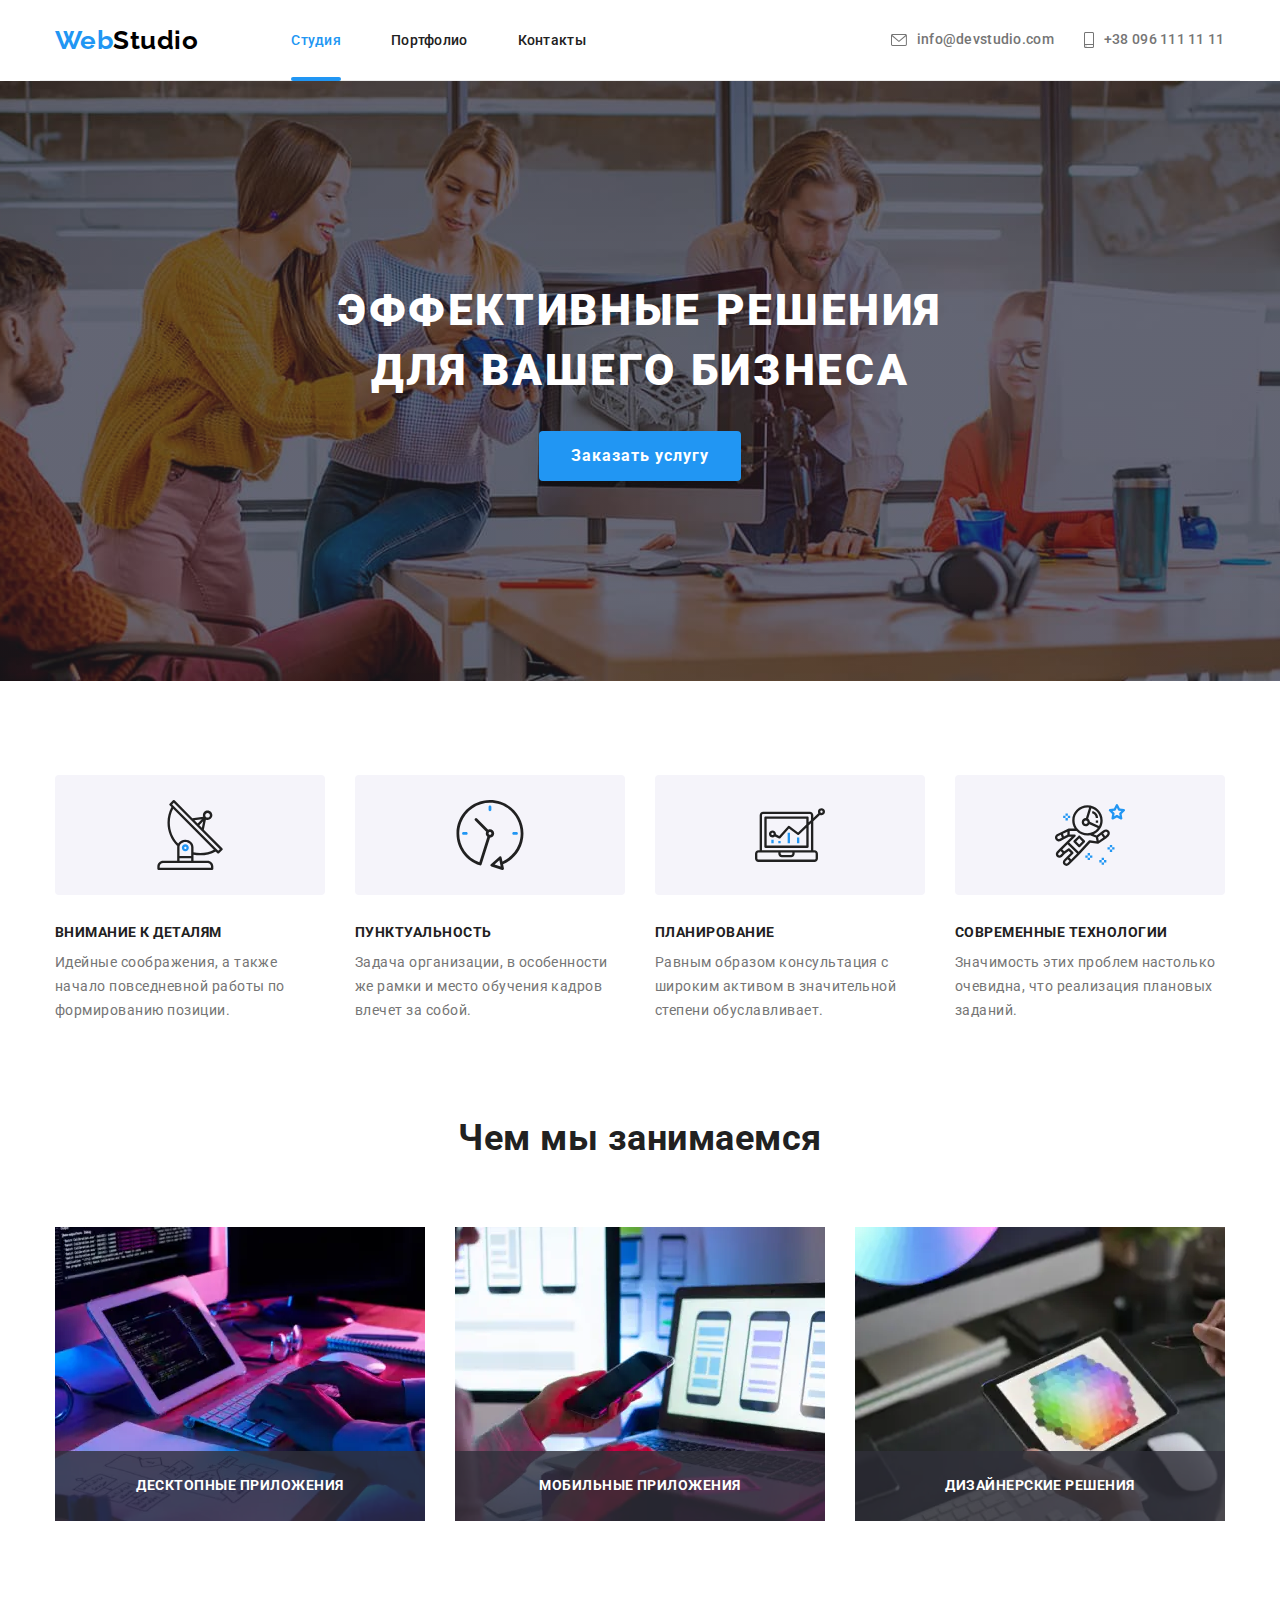
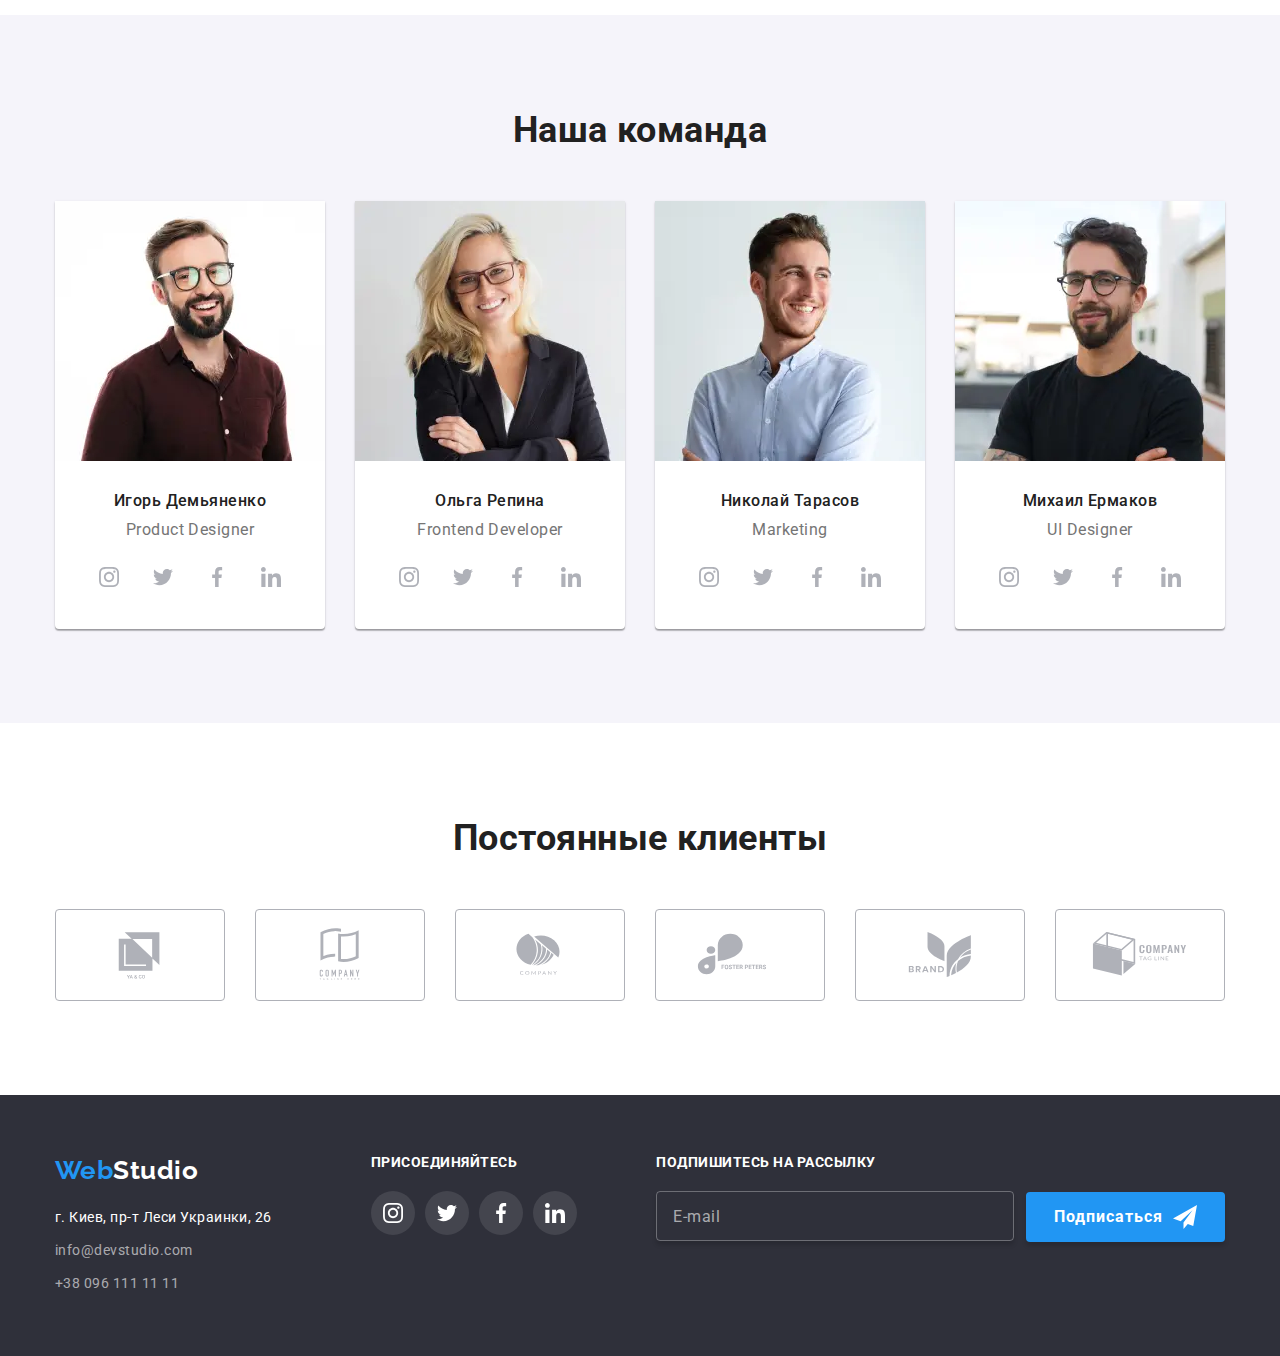
==== commit 248c90c5: "update index pictures" ====
--- a/index.html
+++ b/index.html
@@ -53,16 +53,16 @@
           <div class="mobile-adress">
             <ul class="address">
               <li class="address__item">
-                <a class="address__link" href="mailto:info@devstudio.com"
-                  ><svg class="address__icon" width="16" height="12">
+                <a class="address__link address__link--top" href="mailto:info@devstudio.com"
+                  ><svg class="address__icon--envelope" width="16" height="12">
                     <use href="./images/icons.svg#icon-envelope"></use></svg
                   ><span class="address__text">info@devstudio.com</span></a
                 >
               </li>
 
               <li class="address__item">
-                <a class="address__link" href="tell:380961111111"
-                  ><svg class="address__icon" width="10" height="16">
+                <a class="address__link address__link--bottom" href="tell:380961111111"
+                  ><svg class="address__icon--tell" width="10" height="16">
                     <use href="./images/icons.svg#icon-smartphone"></use></svg
                   ><span class="address__tell">+38 096 111 11 11</span></a
                 >
@@ -169,39 +169,55 @@
           <h2 class="section-title">Чем мы занимаемся</h2>
           <ul class="skills">
             <li class="skills__item">
-              <div class="skills__thumb">
+              <picture>
+                <source
+                  srcset="./images/img1-370-1x.webp 1x, ./images/img1-370-2x.webp 2x"
+                  sizes="(min-width: 1200px) 370px"
+                  type="image/webp"
+                />
+
                 <img
-                  src="./images/box1.jpg"
+                  srcset="./images/img1-370-1x.jpg, ./images/img1-370-2x.jpg 2x"
                   alt="Набирает код на клавиатуре"
-                  width="370"
-                  height="294"
-                />
-                <div class="skills__content"><p>десктопные приложения</p></div>
-              </div>
+                  width="370px"
+                  height="294px"
+                />
+              </picture>
+              <div class="skills__content"><p>десктопные приложения</p></div>
             </li>
 
             <li class="skills__item">
-              <div class="skills__thumb">
+              <picture>
+                <source
+                  srcset="./images/img1-370-1x-1.webp 1x, ./images/img1-370-2x-1.webp 2x"
+                  sizes="(min-width: 1200px) 370px"
+                  type="image/webp"
+                />
                 <img
-                  src="./images/box2.jpg"
+                  srcset="./images/img1-370-1x-1.jpg, ./images/img1-370-2x-1.jpg 2x"
                   alt="держит телефон перед монитором с изображением нескольких телефонов"
                   width="370"
                   height="294"
                 />
                 <div class="skills__content"><p>мобильные приложения</p></div>
-              </div>
+              </picture>
             </li>
 
             <li class="skills__item">
-              <div class="skills__thumb">
+              <picture>
+                <source
+                  srcset="./images/img1-370-1x-2.webp 1x, ./images/img1-370-2x-2.webp 2x"
+                  sizes="(min-width: 1200px) 370px"
+                  type="image/webp"
+                />
                 <img
-                  src="./images/box3.jpg"
+                  srcset="./images/img1-370-1x-2.jpg, ./images/img1-370-2x-2.jpg 2x"
                   alt="планшет с таблицей цветов на нем"
                   width="370"
                   height="294"
                 />
                 <div class="skills__content"><p>дизайнерские решения</p></div>
-              </div>
+              </picture>
             </li>
           </ul>
         </div>
@@ -213,7 +229,38 @@
           <h2 class="section-title">Наша команда</h2>
           <ul class="our-peoples">
             <li class="our-peoples__item">
-              <img src="./images/ihor.jpg" alt="дизайнер продукта" width="270" height="260" />
+              <picture>
+                <source
+                  srcset="./images/img2-270-1x.webp 1x, ./images/img2-270-2x.webp 2x"
+                  type="image/webp"
+                  media="(min-width: 1200px)"
+                />
+                <source
+                  srcset="./images/img2-354-1x.webp 1x, ./images/img2-354-2x.webp 2x"
+                  type="image/webp"
+                  media="(min-width: 768px)"
+                />
+                <source
+                  srcset="./images/img2-450-1x.webp 1x, ./images/img2-450-2x.webp 2x"
+                  type="image/webp"
+                  media="(max-width: 767px)"
+                />
+
+                <source
+                  srcset="./images/img2-270-1x.jpg 1x, ./images/img2-270-2x.jpg 2x"
+                  type="image/webp"
+                  media="(min-width: 1200px)"
+                />
+                <source
+                  srcset="./images/img2-354-1x.jpg 1x, ./images/img2-354-2x.jpg 2x"
+                  media="(min-width: 768px)"
+                />
+                <source
+                  srcset="./images/img2-450-1x.jpg 1x, ./images/img2-450-2x.jpg 2x"
+                  media="(max-width: 767px)"
+                />
+                <img src="./images/img2-270-1x.jpg" alt="дизайнер продукта" />
+              </picture>
 
               <div class="command-member">
                 <h3 class="command-member__name">Игорь Демьяненко</h3>
@@ -254,7 +301,39 @@
             </li>
 
             <li class="our-peoples__item">
-              <img src="./images/olha.jpg" alt="фронтенд-разработчик" width="270" height="260" />
+              <picture>
+                <source
+                  srcset="./images/img2-270-1x-1.webp 1x, ./images/img2-270-2x-1.webp 2x"
+                  type="image/webp"
+                  media="(min-width: 1200px)"
+                />
+                <source
+                  srcset="./images/img2-354-1x-1.webp 1x, ./images/img2-354-2x-1.webp 2x"
+                  type="image/webp"
+                  media="(min-width: 768px)"
+                />
+                <source
+                  srcset="./images/img2-450-1x-1.webp 1x, ./images/img2-450-2x-1.webp 2x"
+                  type="image/webp"
+                  media="(max-width: 767px)"
+                />
+
+                <source
+                  srcset="./images/img2-270-1x-1.jpg 1x, ./images/img2-270-2x-1.jpg 2x"
+                  type="image/webp"
+                  media="(min-width: 1200px)"
+                />
+                <source
+                  srcset="./images/img2-354-1x-1.jpg 1x, ./images/img2-354-2x-1.jpg 2x"
+                  media="(min-width: 768px)"
+                />
+                <source
+                  srcset="./images/img2-450-1x-1.jpg 1x, ./images/img2-450-2x-1.jpg 2x"
+                  media="(max-width: 767px)"
+                />
+                <img src="./images/olha.jpg" alt="фронтенд-разработчик" width="270" height="260" />
+              </picture>
+
               <div class="command-member">
                 <h3 class="command-member__name">Ольга Репина</h3>
                 <p class="command-member__position">Frontend Developer</p>
@@ -291,7 +370,39 @@
             </li>
 
             <li class="our-peoples__item">
-              <img src="./images/nick.jpg" alt="маркетинг" width="270" height="260" />
+              <picture>
+                <source
+                  srcset="./images/img2-270-1x-2.webp 1x, ./images/img2-270-2x-2.webp 2x"
+                  type="image/webp"
+                  media="(min-width: 1200px)"
+                />
+                <source
+                  srcset="./images/img2-354-1x-2.webp 1x, ./images/img2-354-2x-2.webp 2x"
+                  type="image/webp"
+                  media="(min-width: 768px)"
+                />
+                <source
+                  srcset="./images/img2-450-1x-2.webp 1x, ./images/img2-450-2x-2.webp 2x"
+                  type="image/webp"
+                  media="(max-width: 767px)"
+                />
+
+                <source
+                  srcset="./images/img2-270-1x-2.jpg 1x, ./images/img2-270-2x-2.jpg 2x"
+                  type="image/webp"
+                  media="(min-width: 1200px)"
+                />
+                <source
+                  srcset="./images/img2-354-1x-2.jpg 1x, ./images/img2-354-2x-2.jpg 2x"
+                  media="(min-width: 768px)"
+                />
+                <source
+                  srcset="./images/img2-450-1x-2.jpg 1x, ./images/img2-450-2x-2.jpg 2x"
+                  media="(max-width: 767px)"
+                />
+                <img src="./images/nick.jpg" alt="маркетинг" width="270" height="260" />
+              </picture>
+
               <div class="command-member">
                 <h3 class="command-member__name">Николай Тарасов</h3>
                 <p class="command-member__position">Marketing</p>
@@ -328,12 +439,44 @@
             </li>
 
             <li class="our-peoples__item">
-              <img
-                src="./images/michel.jpg"
-                alt="дизайнер пользовательского интерфейса"
-                width="270"
-                height="260"
-              />
+              <picture>
+                <source
+                  srcset="./images/img2-270-1x-3.webp 1x, ./images/img2-270-2x-3.webp 2x"
+                  type="image/webp"
+                  media="(min-width: 1200px)"
+                />
+                <source
+                  srcset="./images/img2-354-1x-3.webp 1x, ./images/img2-354-2x-3.webp 2x"
+                  type="image/webp"
+                  media="(min-width: 768px)"
+                />
+                <source
+                  srcset="./images/img2-450-1x-3.webp 1x, ./images/img2-450-2x-3.webp 2x"
+                  type="image/webp"
+                  media="(max-width: 767px)"
+                />
+
+                <source
+                  srcset="./images/img2-270-1x-3.jpg 1x, ./images/img2-270-2x-3.jpg 2x"
+                  type="image/webp"
+                  media="(min-width: 1200px)"
+                />
+                <source
+                  srcset="./images/img2-354-1x-3.jpg 1x, ./images/img2-354-2x-3.jpg 2x"
+                  media="(min-width: 768px)"
+                />
+                <source
+                  srcset="./images/img2-450-1x-3.jpg 1x, ./images/img2-450-2x-3.jpg 2x"
+                  media="(max-width: 767px)"
+                />
+                <img
+                  src="./images/michel.jpg"
+                  alt="дизайнер пользовательского интерфейса"
+                  width="270"
+                  height="260"
+                />
+              </picture>
+
               <div class="command-member">
                 <h3 class="command-member__name">Михаил Ермаков</h3>
                 <p class="command-member__position">UI Designer</p>
--- a/css/main.min.css
+++ b/css/main.min.css
@@ -1,2 +1,2 @@
-.visually-hidden{position:absolute;width:1px;height:1px;margin:-1px;border:0;padding:0;white-space:nowrap;-webkit-clip-path:inset(100%);clip-path:inset(100%);clip:rect(0 0 0 0);overflow:hidden}body{color:#757575;background-color:#fff;font-family:"Roboto",sans-serif;letter-spacing:0.03em}ul{list-style:none}a{text-decoration:none}img{display:block;max-width:100%}.section{padding-top:60px;padding-bottom:60px}@media screen and (min-width: 1200px){.section{padding-top:94px;padding-bottom:94px}}ul,h1,h2,h3,li,p,input{padding:0;margin:0}.features__icon,.skills__content,.social-networks__link,.clients__link,.user-form__checkbox-label,.card-set__content,.button--alignment{-webkit-box-pack:center;-ms-flex-pack:center;justify-content:center;-webkit-box-align:center;-ms-flex-align:center;align-items:center}.container{padding-left:15px;padding-right:15px;margin:0 auto}@media screen and (min-width: 480px){.container{width:480px}}@media screen and (min-width: 768px){.container{width:768px}}@media screen and (min-width: 1200px){.container{width:1200px}}.header-container{display:-webkit-box;display:-ms-flexbox;display:flex;-webkit-box-align:center;-ms-flex-align:center;align-items:center;-webkit-box-pack:justify;-ms-flex-pack:justify;justify-content:space-between}@media screen and (min-width: 768px){.header-container{border-bottom:1px solid #ececec;position:relative}}@media screen and (min-width: 1200px){.header-container{-webkit-box-pack:start;-ms-flex-pack:start;justify-content:flex-start}}.menu-button{-webkit-transition:fill 250ms cubic-bezier(0.4, 0, 0.2, 1);transition:fill 250ms cubic-bezier(0.4, 0, 0.2, 1);display:-webkit-box;display:-ms-flexbox;display:flex;margin:0;padding:10px;border:none;background-color:transparent;z-index:100}@media screen and (min-width: 768px){.menu-button{display:none}}.menu-button .icon-close{display:none}.menu-button.is-open .icon-close{display:block}.menu-button.icon-menu{display:block}.menu-button.is-open .icon-menu{display:none}.menu-button:hover,.menu-button:focus{fill:#2196f3}.menu-container{display:-webkit-box;display:-ms-flexbox;display:flex}@media screen and (min-width: 768px){.menu-container{-webkit-box-align:center;-ms-flex-align:center;align-items:center}}@media screen and (max-width: 767.98px){.menu-container{display:none;padding:48px;position:absolute;top:0;left:0;width:100%;height:100vh;background-color:#fff}.menu-container.is-open{display:-webkit-box;display:-ms-flexbox;display:flex;-webkit-box-orient:vertical;-webkit-box-direction:normal;-ms-flex-direction:column;flex-direction:column;-webkit-box-pack:justify;-ms-flex-pack:justify;justify-content:space-between;-webkit-box-align:start;-ms-flex-align:start;align-items:flex-start}}@media screen and (min-width: 768px) and (max-width: 1199.98px){.nav{margin-right:84px}}@media screen and (min-width: 1200px){.nav{margin-right:305px}}@media screen and (min-width: 768px){.site-nav{display:-webkit-box;display:-ms-flexbox;display:flex}}@media screen and (min-width: 768px){.site-nav__list:not(:last-child){margin-right:50px}}@media screen and (max-width: 767.98px){.site-nav__list:not(:last-child){margin-bottom:32px}}.site-nav__link{-webkit-transition:color 250ms cubic-bezier(0.4, 0, 0.2, 1);transition:color 250ms cubic-bezier(0.4, 0, 0.2, 1);color:#212121}@media screen and (min-width: 768px){.site-nav__link{padding:32px 0;font-weight:500;font-size:14px;line-height:1.14;letter-spacing:0.02em}}.site-nav__link:hover,.site-nav__link:focus{color:#2196f3}@media screen and (max-width: 767.98px){.site-nav__link{letter-spacing:0.02em;font-weight:500;font-size:40px;line-height:1.18}}.site-nav__link.active{position:relative;color:#2196f3}@media screen and (min-width: 768px){.site-nav__link.active::after{position:absolute;bottom:0px;left:0px;content:'';display:block;width:100%;height:4px;background-color:currentColor;border-radius:4px}}@media screen and (min-width: 768px) and (min-width: 1200px){.site-nav__link.active::after{bottom:-1px}}@media screen and (min-width: 1200px){.address{display:-webkit-box;display:-ms-flexbox;display:flex}}@media screen and (max-width: 767.98px){.address{display:-webkit-box;display:-ms-flexbox;display:flex;-webkit-box-orient:vertical;-webkit-box-direction:reverse;-ms-flex-direction:column-reverse;flex-direction:column-reverse;margin-bottom:64px}.address__item:last-child{margin-bottom:32px}.address__tell{color:#2196f3;font-weight:500;font-size:34px;line-height:1.17;letter-spacing:0.02em}.address__text{font-weight:500;font-size:24px;line-height:1.17;letter-spacing:0.02em}}.address__icon{display:none}@media screen and (min-width: 768px){.address__icon{display:block;margin-right:10px;-webkit-transition:fill 250ms cubic-bezier(0.4, 0, 0.2, 1);transition:fill 250ms cubic-bezier(0.4, 0, 0.2, 1)}}@media screen and (min-width: 768px) and (max-width: 1199.98px){.address__item:not(:last-child){margin-bottom:10px}}@media screen and (min-width: 1200px){.address__item:not(:last-child){margin-right:30px}}.address__link{display:-webkit-box;display:-ms-flexbox;display:flex;fill:currentColor;color:#757575;letter-spacing:0.02em;font-weight:500;font-size:14px;line-height:1.14;-webkit-transition:color 250ms cubic-bezier(0.4, 0, 0.2, 1);transition:color 250ms cubic-bezier(0.4, 0, 0.2, 1)}.address__link:hover,.address__link:focus{color:#2196f3}@media screen and (min-width: 768px) and (max-width: 1199.98px){.address__link{font-size:12px;line-height:1.17}}@media screen and (min-width: 1200px){.address__link{line-height:1.14;padding:32px 0;-webkit-box-align:center;-ms-flex-align:center;align-items:center}}.logo{color:#000;font-family:"Raleway",sans-serif;font-weight:700;font-size:24px;line-height:1.19;display:block;padding-top:16px;padding-bottom:15px}@media screen and (min-width: 768px){.logo{padding:26px 0;margin-right:88px}}@media screen and (min-width: 1200px){.logo{padding-top:25px;padding-bottom:24px;margin-right:93px}}@media screen and (min-width: 1200px){.logo{font-size:26px}}.logo__accent{color:#2196f3}.logo--white{color:#fff;display:inline-block}.mobile-networks{display:-webkit-box;display:-ms-flexbox;display:flex}@media screen and (min-width: 768px){.mobile-networks{display:none}}.mobile-networks__link{color:#2196f3;font-weight:500;font-size:18px;line-height:1.22}.mobile-networks__list:not(:last-child){border-right:1px solid rgba(33,33,33,0.2);padding-right:10px}.mobile-networks__list:not(:first-child){padding-left:10px}.hero{background-color:#2f303a;text-align:center;margin-left:auto;margin-right:auto;background-image:-webkit-gradient(linear, left top, left bottom, from(rgba(47,48,58,0.4)), to(rgba(47,48,58,0.4))),url(../images/hero.jpg);background-image:linear-gradient(rgba(47,48,58,0.4), rgba(47,48,58,0.4)),url(../images/hero.jpg);background-size:cover;background-position:center;max-width:480px;padding:118px 0}@media screen and (min-width: 768px){.hero{max-width:768px;padding:118px 0}}@media screen and (min-width: 1200px){.hero{max-width:1600px;padding:200px 0}}.hero__title{color:#fff;letter-spacing:0.06em;font-weight:900;font-size:26px;line-height:1.62;text-transform:uppercase;margin-bottom:30px}@media screen and (min-width: 1200px){.hero__title{font-size:44px;line-height:1.36}}.button{background-color:#2196f3;color:#fff;letter-spacing:0.06em;font-weight:700;font-size:16px;line-height:1.88;cursor:pointer;-webkit-box-shadow:0px 4px 4px rgba(0,0,0,0.15);box-shadow:0px 4px 4px rgba(0,0,0,0.15);border:none;border-radius:4px;padding:10px 32px;-webkit-transition:background-color 250ms cubic-bezier(0.4, 0, 0.2, 1);transition:background-color 250ms cubic-bezier(0.4, 0, 0.2, 1)}.button:hover,.button:focus{background-color:#188ce8}.backdrop{position:fixed;top:0;left:0;width:100%;height:100%;overflow-y:scroll;background-color:rgba(0,0,0,0.2);opacity:1;-webkit-transition:opacity 250ms cubic-bezier(0.4, 0, 0.2, 1),visibility 250ms cubic-bezier(0.4, 0, 0.2, 1);transition:opacity 250ms cubic-bezier(0.4, 0, 0.2, 1),visibility 250ms cubic-bezier(0.4, 0, 0.2, 1)}.backdrop.is-hidden{opacity:0;pointer-events:none;visibility:hidden}.backdrop.is-hidden .modal{-webkit-transform:translate(-50%, -50%) scale(0.75);transform:translate(-50%, -50%) scale(0.75)}.modal{position:absolute;top:50%;left:50%;-webkit-transform:translate(-50%, -50%) scale(1);transform:translate(-50%, -50%) scale(1);-webkit-transition:-webkit-transform 250ms cubic-bezier(0.4, 0, 0.2, 1);transition:-webkit-transform 250ms cubic-bezier(0.4, 0, 0.2, 1);transition:transform 250ms cubic-bezier(0.4, 0, 0.2, 1);transition:transform 250ms cubic-bezier(0.4, 0, 0.2, 1), -webkit-transform 250ms cubic-bezier(0.4, 0, 0.2, 1);opacity:1;max-width:450px;width:100%;background-color:#fff;border-radius:4px;-webkit-box-shadow:0px 1px 3px rgba(0,0,0,0.12),0px 1px 1px rgba(0,0,0,0.14),0px 2px 1px rgba(0,0,0,0.2);box-shadow:0px 1px 3px rgba(0,0,0,0.12),0px 1px 1px rgba(0,0,0,0.14),0px 2px 1px rgba(0,0,0,0.2)}@media screen and (min-width: 1200px){.modal{width:100%;max-width:528px}}.modal__modal-close{width:30px;height:30px;border-radius:50%;background-color:#fff;border:rgba(0,0,0,0.1) solid 1px;top:8px;right:8px;position:absolute;cursor:pointer;-webkit-transition:fill 250ms cubic-bezier(0.4, 0, 0.2, 1);transition:fill 250ms cubic-bezier(0.4, 0, 0.2, 1)}.modal__modal-close:hover,.modal__modal-close:focus{fill:#2196f3}@media screen and (min-width: 768px) and (max-width: 1199.98px){.features{display:-webkit-box;display:-ms-flexbox;display:flex;-ms-flex-wrap:wrap;flex-wrap:wrap;margin-left:calc(-1 * 30px);margin-top:calc(-1 * 30px)}}@media screen and (min-width: 1200px){.features{display:-webkit-box;display:-ms-flexbox;display:flex}}.features__item{max-width:450px}@media screen and (max-width: 767.98px){.features__item:not(:last-child){margin-bottom:30px}}@media screen and (min-width: 768px) and (max-width: 1199.98px){.features__item{width:354px;-ms-flex-preferred-size:calc(100% / 2 - 30px);flex-basis:calc(100% / 2 - 30px);margin-left:30px;margin-top:30px}}@media screen and (min-width: 1200px){.features__item{width:270px}.features__item:not(:last-child){margin-right:30px;margin-bottom:0}}.features__icon{background-color:#f5f4fa;height:120px;margin-bottom:30px;display:-webkit-box;display:-ms-flexbox;display:flex;border-radius:4px}.features__title{color:#212121;margin-bottom:10px;font-weight:700;font-size:14px;line-height:1.14;text-transform:uppercase;text-align:center;margin-bottom:10px}@media screen and (min-width: 768px){.features__title{text-align:left}}.features__description{font-size:14px;line-height:1.71}.skill{padding-top:0}@media screen and (max-width: 1200px){.skill{display:none}}.skills__thumb{position:relative}.site-nav__underline{position:relative}.skills__content{position:absolute;display:-webkit-box;display:-ms-flexbox;display:flex;background-color:rgba(47,48,58,0.8);width:370px;height:70px;color:#fff;font-weight:700;font-size:14px;line-height:1.14;text-transform:uppercase;bottom:0}.skills{display:-webkit-box;display:-ms-flexbox;display:flex}.skills :not(:last-child){margin-right:30px}.section-title{color:#212121;font-weight:700;font-size:28px;line-height:1.17;text-align:center;margin-bottom:30px}@media screen and (min-width: 1200px){.section-title{font-size:36px;margin-bottom:50px}}.social-networks{display:-webkit-box;display:-ms-flexbox;display:flex;width:206px;height:44px}.social-networks__list:not(:last-child){margin-right:10px}.social-networks__link{display:-webkit-box;display:-ms-flexbox;display:flex;border-radius:50%;width:44px;height:44px;fill:#afb1b8;-webkit-transition:fill 250ms cubic-bezier(0.4, 0, 0.2, 1),background-color 250ms cubic-bezier(0.4, 0, 0.2, 1);transition:fill 250ms cubic-bezier(0.4, 0, 0.2, 1),background-color 250ms cubic-bezier(0.4, 0, 0.2, 1)}.social-networks__link:hover,.social-networks__link:focus{background-color:#2196f3;fill:#fff}.our-command{background-color:#f5f4fa}@media screen and (min-width: 768px) and (max-width: 1199.98px){.our-peoples{display:-webkit-box;display:-ms-flexbox;display:flex;-ms-flex-wrap:wrap;flex-wrap:wrap;margin-top:-30px;margin-left:-30px}}@media screen and (min-width: 1200px){.our-peoples{display:-webkit-box;display:-ms-flexbox;display:flex}}.our-peoples__item{text-align:center;-webkit-box-shadow:0px 1px 3px rgba(0,0,0,0.12),0px 1px 1px rgba(0,0,0,0.14),0px 2px 1px rgba(0,0,0,0.2);box-shadow:0px 1px 3px rgba(0,0,0,0.12),0px 1px 1px rgba(0,0,0,0.14),0px 2px 1px rgba(0,0,0,0.2);border-radius:0px 0px 4px 4px;background-color:#fff}@media screen and (max-width: 767.98px){.our-peoples__item:not(:last-child){margin-bottom:30px}}@media screen and (min-width: 768px) and (max-width: 1199.98px){.our-peoples__item{-ms-flex-preferred-size:calc(100% / 2 - 30px);flex-basis:calc(100% / 2 - 30px);margin-left:30px;margin-top:30px}}@media screen and (min-width: 1200px){.our-peoples__item:not(:last-child){margin-right:30px}}@media screen and (max-width: 767.98px){.command-member{padding-left:122px;padding-right:122px;padding-top:30px;padding-bottom:24px}}@media screen and (min-width: 768px) and (max-width: 1199.98px){.command-member{padding-left:74px;padding-right:74px;padding-top:30px;padding-bottom:24px}}@media screen and (min-width: 1200px){.command-member{padding:30px 32px}}.command-member__name{color:#212121;font-weight:500;font-size:16px;line-height:1.19;margin-bottom:10px}.command-member__position{font-size:16px;line-height:1.19;margin-bottom:16px}.clients{display:-webkit-box;display:-ms-flexbox;display:flex;-ms-flex-wrap:wrap;flex-wrap:wrap}@media screen and (max-width: 1199.98px){.clients{margin-top:calc(-1 * 30px);margin-left:calc(-1 * 30px)}}@media screen and (min-width: 768px) and (max-width: 1199.98px){.clients__item{-ms-flex-preferred-size:calc(100% / 3 - 30px);flex-basis:calc(100% / 3 - 30px);margin-left:30px;margin-top:30px}}@media screen and (max-width: 767.98px){.clients__item{-ms-flex-preferred-size:calc(100% / 2 - 30px);flex-basis:calc(100% / 2 - 30px);margin-left:30px;margin-top:30px}}@media screen and (min-width: 1200px){.clients__item:not(:last-child){margin-right:30px}}.clients__link{display:-webkit-box;display:-ms-flexbox;display:flex;border:1px solid #afb1b8;border-radius:4px;height:92px;fill:#afb1b8;-webkit-transition:fill 250ms cubic-bezier(0.4, 0, 0.2, 1),border 250ms cubic-bezier(0.4, 0, 0.2, 1);transition:fill 250ms cubic-bezier(0.4, 0, 0.2, 1),border 250ms cubic-bezier(0.4, 0, 0.2, 1)}.clients__link:hover,.clients__link:focus{overline:none;border:1px solid #2196f3;fill:#2196f3}@media screen and (max-width: 767.98px){.clients__link{width:210px;width:100%}}@media screen and (min-width: 768px) and (max-width: 1199.98px){.clients__link{width:226px}}@media screen and (min-width: 1200px){.clients__link{width:170px}}.user-form{margin-left:auto;margin-right:auto;padding:40px;font-size:12px}.user-form__field-cover:not(:last-child){margin-bottom:10px}.user-form__field-cover{display:-webkit-box;display:-ms-flexbox;display:flex;-webkit-box-orient:vertical;-webkit-box-direction:normal;-ms-flex-direction:column;flex-direction:column}.user-form__label{margin-bottom:4px;letter-spacing:0.01em}.place-data{display:block;margin-bottom:12px;text-align:center;font-weight:700;font-size:20px;line-height:1.5;color:#212121}.user-form__button{display:block;margin-left:auto;margin-right:auto;padding:10px 55px}.user-form__input-icon{position:absolute;top:50%;left:12px;-webkit-transform:translateY(-50%);transform:translateY(-50%);-webkit-transition:fill 250ms cubic-bezier(0.4, 0, 0.2, 1);transition:fill 250ms cubic-bezier(0.4, 0, 0.2, 1)}.user-form__input-cover{position:relative;width:100%}.user-form__input{border:1px solid rgba(33,33,33,0.2);border-radius:4px;width:100%;height:40px;padding-left:42px;outline:none;cursor:pointer;-webkit-transition:border 250ms cubic-bezier(0.4, 0, 0.2, 1);transition:border 250ms cubic-bezier(0.4, 0, 0.2, 1)}.user-form__input:focus-within .user-form__input-icon{fill:#2196f3}.user-form__input:hover ~ .user-form__input-icon,.user-form__input:focus ~ .user-form__input-icon{fill:#2196f3}.user-form__input:hover,.user-form__input:focus{border:1px solid #2196f3}.user-form__textarea{height:110px;resize:unset;border-color:rgba(33,33,33,0.2);border-radius:4px;padding:12px 16px;outline:none;margin-bottom:20px;-webkit-transition:border 250ms cubic-bezier(0.4, 0, 0.2, 1);transition:border 250ms cubic-bezier(0.4, 0, 0.2, 1)}@media screen and (min-width: 1200px){.user-form__textarea{height:120px}}.user-form__textarea::-webkit-input-placeholder{font-size:12px;color:rgba(117,117,117,0.5)}.user-form__textarea:-ms-input-placeholder{font-size:12px;color:rgba(117,117,117,0.5)}.user-form__textarea::-ms-input-placeholder{font-size:12px;color:rgba(117,117,117,0.5)}.user-form__textarea::placeholder{font-size:12px;color:rgba(117,117,117,0.5)}.user-form__textarea:hover,.user-form__textarea:focus{border:1px solid #2196f3}.user-form__checkbox-label{display:-webkit-box;display:-ms-flexbox;display:flex;font-size:12px;letter-spacing:0.03em;margin-bottom:30px}@media screen and (min-width: 1200px){.user-form__checkbox-label{font-size:14px}}.user-form__policy-terms{text-decoration:underline;color:#2196f3}.user-form__checkbox-icon{display:-webkit-box;display:-ms-flexbox;display:flex;-webkit-box-align:center;-ms-flex-align:center;align-items:center;width:16px;height:15px;margin-right:7px;border:2px solid #212121;border-radius:2px;background-origin:border-box;-webkit-transition:border 250ms cubic-bezier(0.4, 0, 0.2, 1),background 250ms cubic-bezier(0.4, 0, 0.2, 1);transition:border 250ms cubic-bezier(0.4, 0, 0.2, 1),background 250ms cubic-bezier(0.4, 0, 0.2, 1)}.user-form__checkbox{position:absolute;width:1px;height:1px;margin:-1px;border:0;padding:0;white-space:nowrap;-webkit-clip-path:inset(100%);clip-path:inset(100%);clip:rect(0 0 0 0);overflow:hidden}.user-form__checkbox:hover ~ .user-form__checkbox-icon{border-color:#2196f3}.user-form__checkbox:focus ~ .user-form__checkbox-icon{border-color:#2196f3}.user-form__checkbox:checked ~ .user-form__checkbox-icon{background-color:#2196f3;border-color:#2196f3}.portfolio__menu{display:-webkit-box;display:-ms-flexbox;display:flex;-ms-flex-wrap:wrap;flex-wrap:wrap;-webkit-box-pack:start;-ms-flex-pack:start;justify-content:start;margin-bottom:40px}@media screen and (min-width: 768px){.portfolio__menu{margin-bottom:30px;-webkit-box-pack:center;-ms-flex-pack:center;justify-content:center}}@media screen and (min-width: 1200px){.portfolio__menu{margin-bottom:50px;-webkit-box-pack:center;-ms-flex-pack:center;justify-content:center}}@media screen and (min-width: 480px) and (max-width: 767.98px){.portfolio__item:not(:last-child){margin-right:8px}.portfolio__item:nth-child(3n){margin-right:0px}.portfolio__item:nth-child(1){margin-bottom:15px}}@media screen and (min-width: 768px){.portfolio__item{margin-bottom:0}.portfolio__item:not(:last-child){margin-right:8px}}@media screen and (min-width: 1200px){.portfolio__item{margin-right:9px}}.portfolio__button{color:#212121;background-color:#f5f4fa;font-weight:500;font-size:16px;line-height:1.63;cursor:pointer;text-align:center;border:none;padding:6px 22px;border-radius:4px;-webkit-transition:color 250ms cubic-bezier(0.4, 0, 0.2, 1),background-color 250ms cubic-bezier(0.4, 0, 0.2, 1),-webkit-box-shadow 250ms cubic-bezier(0.4, 0, 0.2, 1);transition:color 250ms cubic-bezier(0.4, 0, 0.2, 1),background-color 250ms cubic-bezier(0.4, 0, 0.2, 1),-webkit-box-shadow 250ms cubic-bezier(0.4, 0, 0.2, 1);transition:color 250ms cubic-bezier(0.4, 0, 0.2, 1),background-color 250ms cubic-bezier(0.4, 0, 0.2, 1),box-shadow 250ms cubic-bezier(0.4, 0, 0.2, 1);transition:color 250ms cubic-bezier(0.4, 0, 0.2, 1),background-color 250ms cubic-bezier(0.4, 0, 0.2, 1),box-shadow 250ms cubic-bezier(0.4, 0, 0.2, 1),-webkit-box-shadow 250ms cubic-bezier(0.4, 0, 0.2, 1)}.portfolio__button:hover,.portfolio__button:focus{color:#fff;background-color:#2196f3;-webkit-box-shadow:0px 3px 1px rgba(0,0,0,0.1),0px 1px 2px rgba(0,0,0,0.08),0px 2px 2px rgba(0,0,0,0.12);box-shadow:0px 3px 1px rgba(0,0,0,0.1),0px 1px 2px rgba(0,0,0,0.08),0px 2px 2px rgba(0,0,0,0.12)}.card-set__card-subtitle{color:#757575;font-size:16px;line-height:1.88}.card-set__card-title{color:#212121;letter-spacing:0.06em;font-weight:700;font-size:18px;line-height:2;margin-bottom:4px}.card-set__figure{position:relative;overflow:hidden}.card-set__content{position:absolute;width:100%;height:100%;top:0;left:0;display:-webkit-box;display:-ms-flexbox;display:flex;padding-left:24px;padding-right:24px;background-color:rgba(33,150,243,0.9);font-weight:400;font-size:18px;line-height:1.56;color:#fff;-webkit-transform:translateY(100%);transform:translateY(100%);-webkit-transition:-webkit-transform 250ms cubic-bezier(0.4, 0, 0.2, 1);transition:-webkit-transform 250ms cubic-bezier(0.4, 0, 0.2, 1);transition:transform 250ms cubic-bezier(0.4, 0, 0.2, 1);transition:transform 250ms cubic-bezier(0.4, 0, 0.2, 1), -webkit-transform 250ms cubic-bezier(0.4, 0, 0.2, 1)}.card-set__link{display:-webkit-box;display:-ms-flexbox;display:flex;-webkit-box-orient:vertical;-webkit-box-direction:normal;-ms-flex-direction:column;flex-direction:column;height:100%;width:100%;-webkit-transition:-webkit-box-shadow 250ms cubic-bezier(0.4, 0, 0.2, 1);transition:-webkit-box-shadow 250ms cubic-bezier(0.4, 0, 0.2, 1);transition:box-shadow 250ms cubic-bezier(0.4, 0, 0.2, 1);transition:box-shadow 250ms cubic-bezier(0.4, 0, 0.2, 1), -webkit-box-shadow 250ms cubic-bezier(0.4, 0, 0.2, 1)}.card-set__link:hover,.card-set__link:focus{display:inline-block;-webkit-box-shadow:0px 1px 1px rgba(0,0,0,0.12),0px 4px 4px rgba(0,0,0,0.06),1px 4px 6px rgba(0,0,0,0.16);box-shadow:0px 1px 1px rgba(0,0,0,0.12),0px 4px 4px rgba(0,0,0,0.06),1px 4px 6px rgba(0,0,0,0.16)}.card-set__link:hover .card-set__content,.card-set__link:focus .card-set__content{-webkit-transform:translateY(0);transform:translateY(0)}.card-set__stand{-webkit-box-flex:1;-ms-flex-positive:1;flex-grow:1;padding:20px 24px;border-right:1px solid #eee;border-bottom:1px solid #eee;border-left:1px solid #eee}@media screen and (min-width: 768px){.card-set{display:-webkit-box;display:-ms-flexbox;display:flex;-ms-flex-wrap:wrap;flex-wrap:wrap;margin-left:calc(-1 * 30px);margin-top:calc(-1 * 30px)}}@media screen and (max-width: 767.98px){.card-set__item:not(:last-child){margin-bottom:30px}}@media screen and (min-width: 768px){.card-set__item{-ms-flex-preferred-size:calc(100% / 2 - 30px);flex-basis:calc(100% / 2 - 30px);margin-left:30px;margin-top:30px}}@media screen and (min-width: 1200px){.card-set__item{-ms-flex-preferred-size:calc(100% / 3 - 30px);flex-basis:calc(100% / 3 - 30px);margin-left:30px;margin-top:30px}}.page-footer{background-color:#2f303a;padding-top:60px;padding-bottom:60px}@media screen and (min-width: 768px) and (max-width: 1199.98px){.page-footer__container{display:-webkit-box;display:-ms-flexbox;display:flex;-ms-flex-wrap:wrap;flex-wrap:wrap;-ms-flex-pack:distribute;justify-content:space-around}}@media screen and (min-width: 1200px){.page-footer__container{display:-webkit-box;display:-ms-flexbox;display:flex;-webkit-box-pack:justify;-ms-flex-pack:justify;justify-content:space-between}}.page-footer__adr-container{display:-webkit-box;display:-ms-flexbox;display:flex;-webkit-box-orient:vertical;-webkit-box-direction:normal;-ms-flex-direction:column;flex-direction:column;-webkit-box-align:center;-ms-flex-align:center;align-items:center;margin-bottom:60px}@media screen and (min-width: 1200px){.page-footer__adr-container{-webkit-box-align:baseline;-ms-flex-align:baseline;align-items:baseline;margin-bottom:0}}.page-footer__contacts{display:-webkit-box;display:-ms-flexbox;display:flex;-webkit-box-orient:vertical;-webkit-box-direction:normal;-ms-flex-direction:column;flex-direction:column;-webkit-box-align:center;-ms-flex-align:center;align-items:center}@media screen and (min-width: 1200px){.page-footer__contacts{-webkit-box-align:baseline;-ms-flex-align:baseline;align-items:baseline}}.subscription-form{display:-webkit-box;display:-ms-flexbox;display:flex;-webkit-box-orient:vertical;-webkit-box-direction:normal;-ms-flex-direction:column;flex-direction:column;-webkit-box-align:center;-ms-flex-align:center;align-items:center}@media screen and (min-width: 1200px){.subscription-form{-webkit-box-align:baseline;-ms-flex-align:baseline;align-items:baseline;-webkit-box-orient:horizontal;-webkit-box-direction:normal;-ms-flex-direction:row;flex-direction:row}}.add-please{display:-webkit-box;display:-ms-flexbox;display:flex;-webkit-box-orient:vertical;-webkit-box-direction:normal;-ms-flex-direction:column;flex-direction:column;-webkit-box-align:center;-ms-flex-align:center;align-items:center;margin-bottom:60px}@media screen and (min-width: 1200px){.add-please{-webkit-box-align:baseline;-ms-flex-align:baseline;align-items:baseline;margin-bottom:0}}.logo--white{padding:0;margin-bottom:20px;font-size:24px;line-height:1.17}@media screen and (min-width: 1200px){.logo--white{font-size:26px;line-height:1.19}}.page-footer__adr{color:#fff;font-size:14px;line-height:1.71;font-style:normal;margin-bottom:8px}@media screen and (min-width: 1200px){.page-footer__adr{margin-bottom:9px}}.page-footer__item{margin-bottom:8px}@media screen and (min-width: 1200px){.page-footer__item{margin-bottom:9px}}.page-footer__link{color:rgba(255,255,255,0.6);font-size:14px;line-height:1.71;font-style:normal;-webkit-transition:color 250ms cubic-bezier(0.4, 0, 0.2, 1);transition:color 250ms cubic-bezier(0.4, 0, 0.2, 1);display:block}.page-footer__link:hover,.page-footer__link:focus{color:#2196f3}.slogan{color:#fff;display:-webkit-box;display:-ms-flexbox;display:flex;font-weight:700;font-size:14px;line-height:1.14;text-transform:uppercase;margin-bottom:20px;-webkit-box-pack:center;-ms-flex-pack:center;justify-content:center}@media screen and (min-width: 1200px){.slogan{-webkit-box-pack:start;-ms-flex-pack:start;justify-content:start}}.social-networks__link--black-theme{background-color:rgba(255,255,255,0.1);fill:#fff}.social-networks__link--black-theme:hover,.social-networks__link--black-theme:focus{background-color:#2196f3}.button--alignment{display:-webkit-box;display:-ms-flexbox;display:flex;padding:10px 28px}.email-svg{margin-left:10px}.subscription-form__input{width:100%;height:50px;margin-bottom:20px;color:#fff;border:1px solid rgba(255,255,255,0.3);border-radius:4px;background-color:inherit;font-size:16px;line-height:1.25;padding:15px 16px;letter-spacing:0.03em;-webkit-box-shadow:0px 4px 4px rgba(0,0,0,0.15);box-shadow:0px 4px 4px rgba(0,0,0,0.15);-webkit-transition:border-color 250ms cubic-bezier(0.4, 0, 0.2, 1),-webkit-box-shadow 250ms cubic-bezier(0.4, 0, 0.2, 1);transition:border-color 250ms cubic-bezier(0.4, 0, 0.2, 1),-webkit-box-shadow 250ms cubic-bezier(0.4, 0, 0.2, 1);transition:border-color 250ms cubic-bezier(0.4, 0, 0.2, 1),box-shadow 250ms cubic-bezier(0.4, 0, 0.2, 1);transition:border-color 250ms cubic-bezier(0.4, 0, 0.2, 1),box-shadow 250ms cubic-bezier(0.4, 0, 0.2, 1),-webkit-box-shadow 250ms cubic-bezier(0.4, 0, 0.2, 1)}@media screen and (min-width: 768px) and (max-width: 1199.98px){.subscription-form__input{width:450px}}@media screen and (min-width: 1200px){.subscription-form__input{width:358px;margin-right:12px}}.subscription-form__input:hover,.subscription-form__input:focus{outline:0;border-color:#2196f3}.subscription-form__input::-webkit-input-placeholder{font-size:16px;line-height:1.25;letter-spacing:0.03em;color:rgba(255,255,255,0.6)}.subscription-form__input:-ms-input-placeholder{font-size:16px;line-height:1.25;letter-spacing:0.03em;color:rgba(255,255,255,0.6)}.subscription-form__input::-ms-input-placeholder{font-size:16px;line-height:1.25;letter-spacing:0.03em;color:rgba(255,255,255,0.6)}.subscription-form__input::placeholder{font-size:16px;line-height:1.25;letter-spacing:0.03em;color:rgba(255,255,255,0.6)}
+.visually-hidden{position:absolute;width:1px;height:1px;margin:-1px;border:0;padding:0;white-space:nowrap;-webkit-clip-path:inset(100%);clip-path:inset(100%);clip:rect(0 0 0 0);overflow:hidden}body{color:#757575;background-color:#fff;font-family:"Roboto",sans-serif;letter-spacing:0.03em}ul{list-style:none}a{text-decoration:none}img{display:block;max-width:100%;height:auto}picture{display:block;width:100%;height:auto}.section{padding-top:60px;padding-bottom:60px}@media screen and (min-width: 1200px){.section{padding-top:94px;padding-bottom:94px}}ul,h1,h2,h3,li,p,input{padding:0;margin:0}.features__icon,.skills__content,.social-networks__link,.clients__link,.user-form__checkbox-label,.card-set__content,.button--alignment{-webkit-box-pack:center;-ms-flex-pack:center;justify-content:center;-webkit-box-align:center;-ms-flex-align:center;align-items:center}.container{padding-left:15px;padding-right:15px;margin:0 auto}@media screen and (min-width: 480px){.container{width:480px}}@media screen and (min-width: 768px){.container{width:768px}}@media screen and (min-width: 1200px){.container{width:1200px}}.site-nav__underline{position:relative}.header-container{display:-webkit-box;display:-ms-flexbox;display:flex;-webkit-box-align:center;-ms-flex-align:center;align-items:center;-webkit-box-pack:justify;-ms-flex-pack:justify;justify-content:space-between;border-bottom:1px solid #ececec;position:relative}@media screen and (min-width: 1200px){.header-container{-webkit-box-pack:start;-ms-flex-pack:start;justify-content:flex-start}}.menu-button{-webkit-transition:fill 250ms cubic-bezier(0.4, 0, 0.2, 1);transition:fill 250ms cubic-bezier(0.4, 0, 0.2, 1);display:-webkit-box;display:-ms-flexbox;display:flex;margin:0;padding:0;border:none;background-color:transparent;z-index:100}@media screen and (min-width: 768px){.menu-button{display:none}}.menu-button .icon-close{display:none}.menu-button.is-open .icon-close{display:block}.menu-button.icon-menu{display:block}.menu-button.is-open .icon-menu{display:none}.menu-button:hover,.menu-button:focus{fill:#2196f3}.menu-container{display:-webkit-box;display:-ms-flexbox;display:flex}@media screen and (min-width: 768px){.menu-container{-webkit-box-align:center;-ms-flex-align:center;align-items:center}}@media screen and (max-width: 767.98px){.menu-container{z-index:50;display:none;padding:48px;position:absolute;top:0;left:0;width:100%;height:100vh;background-color:#fff}.menu-container.is-open{display:-webkit-box;display:-ms-flexbox;display:flex;-webkit-box-orient:vertical;-webkit-box-direction:normal;-ms-flex-direction:column;flex-direction:column;-webkit-box-pack:justify;-ms-flex-pack:justify;justify-content:space-between;-webkit-box-align:start;-ms-flex-align:start;align-items:flex-start}}@media screen and (min-width: 768px) and (max-width: 1199.98px){.nav{margin-right:84px}}@media screen and (min-width: 1200px){.nav{margin-right:305px}}@media screen and (min-width: 768px){.site-nav{display:-webkit-box;display:-ms-flexbox;display:flex}}@media screen and (min-width: 768px){.site-nav__list:not(:last-child){margin-right:50px}}@media screen and (max-width: 767.98px){.site-nav__list:not(:last-child){margin-bottom:32px}}.site-nav__link{-webkit-transition:color 250ms cubic-bezier(0.4, 0, 0.2, 1);transition:color 250ms cubic-bezier(0.4, 0, 0.2, 1);color:#212121}@media screen and (min-width: 768px){.site-nav__link{padding:32px 0;font-weight:500;font-size:14px;line-height:1.14;letter-spacing:0.02em}}.site-nav__link:hover,.site-nav__link:focus{color:#2196f3}@media screen and (max-width: 767.98px){.site-nav__link{letter-spacing:0.02em;font-weight:500;font-size:40px;line-height:1.18}}.site-nav__link.active{position:relative;color:#2196f3}@media screen and (min-width: 768px){.site-nav__link.active::after{position:absolute;bottom:-2px;left:0px;content:'';display:block;width:100%;height:4px;background-color:currentColor;border-radius:4px}}@media screen and (min-width: 768px) and (min-width: 1200px){.site-nav__link.active::after{bottom:-1px}}@media screen and (min-width: 1200px){.address{display:-webkit-box;display:-ms-flexbox;display:flex}}@media screen and (max-width: 767.98px){.address{display:-webkit-box;display:-ms-flexbox;display:flex;-webkit-box-orient:vertical;-webkit-box-direction:reverse;-ms-flex-direction:column-reverse;flex-direction:column-reverse;margin-bottom:64px}.address__item:last-child{margin-bottom:32px}.address__tell{color:#2196f3;font-weight:500;font-size:34px;line-height:1.17;letter-spacing:0.02em}.address__text{font-weight:500;font-size:24px;line-height:1.17;letter-spacing:0.02em}}.address__icon--envelope,.address__icon--tell{display:none}@media screen and (min-width: 768px){.address__icon--envelope,.address__icon--tell{display:block;margin-right:10px;-webkit-transition:fill 250ms cubic-bezier(0.4, 0, 0.2, 1);transition:fill 250ms cubic-bezier(0.4, 0, 0.2, 1)}}@media screen and (min-width: 768px) and (max-width: 1199.98px){.address__icon--envelope{width:14px;height:10px}.address__icon--tell{width:10px;height:14px}}@media screen and (min-width: 768px) and (max-width: 1199.98px){.address__item:not(:last-child){margin-bottom:10px}}@media screen and (min-width: 1200px){.address__item:not(:last-child){margin-right:30px}}.address__link{display:-webkit-box;display:-ms-flexbox;display:flex;-webkit-box-align:center;-ms-flex-align:center;align-items:center;fill:currentColor;color:#757575;letter-spacing:0.02em;font-weight:500;font-size:14px;line-height:1.14;-webkit-transition:color 250ms cubic-bezier(0.4, 0, 0.2, 1);transition:color 250ms cubic-bezier(0.4, 0, 0.2, 1)}.address__link:hover,.address__link:focus{color:#2196f3}@media screen and (min-width: 768px) and (max-width: 1199.98px){.address__link{font-size:12px;line-height:1.17}.address__link--top{padding-top:21px}.address__link--bottom{padding-bottom:21px}}@media screen and (min-width: 1200px){.address__link{line-height:1.14;padding:32px 0;-webkit-box-align:center;-ms-flex-align:center;align-items:center}}.logo{color:#000;font-family:"Raleway",sans-serif;font-weight:700;font-size:24px;line-height:1.19;display:block;padding-top:16px;padding-bottom:15px}@media screen and (min-width: 768px){.logo{padding:26px 0;margin-right:88px}}@media screen and (min-width: 1200px){.logo{padding-top:25px;padding-bottom:24px;margin-right:93px}}@media screen and (min-width: 1200px){.logo{font-size:26px}}.logo__accent{color:#2196f3}.logo--white{color:#fff;display:inline-block}.mobile-networks{display:-webkit-box;display:-ms-flexbox;display:flex;-ms-flex-wrap:wrap;flex-wrap:wrap}@media screen and (min-width: 768px){.mobile-networks{display:none}}.mobile-networks__link{color:#2196f3;font-weight:500;font-size:18px;line-height:1.22}.mobile-networks__list:not(:last-child){border-right:1px solid rgba(33,33,33,0.2);padding-right:10px}.mobile-networks__list:not(:first-child){padding-left:10px}.hero{background-color:#2f303a;text-align:center;margin-left:auto;margin-right:auto;max-width:480px;padding:118px 0;background-position:center;background-image:-webkit-gradient(linear, left top, left bottom, from(rgba(47,48,58,0.4)), to(rgba(47,48,58,0.4))),url(../images/img480-1x.jpg);background-image:linear-gradient(rgba(47,48,58,0.4), rgba(47,48,58,0.4)),url(../images/img480-1x.jpg);background-size:480px 400px}@media (min-device-pixel-ratio: 2), (-webkit-min-device-pixel-ratio: 2), (min-resolution: 192dpi), (min-resolution: 2dppx){.hero{background-image:-webkit-gradient(linear, left top, left bottom, from(rgba(47,48,58,0.4)), to(rgba(47,48,58,0.4))),url(../images/img480-2x.jpg);background-image:linear-gradient(rgba(47,48,58,0.4), rgba(47,48,58,0.4)),url(../images/img480-2x.jpg)}}@media screen and (min-width: 768px){.hero{max-width:768px;padding:118px 0;background-image:-webkit-gradient(linear, left top, left bottom, from(rgba(47,48,58,0.4)), to(rgba(47,48,58,0.4))),url(../images/img768-1x.jpg);background-image:linear-gradient(rgba(47,48,58,0.4), rgba(47,48,58,0.4)),url(../images/img768-1x.jpg);background-size:768px 400px}}@media screen and (min-width: 768px) and (min-device-pixel-ratio: 2), screen and (min-width: 768px) and (-webkit-min-device-pixel-ratio: 2), screen and (min-width: 768px) and (min-resolution: 192dpi), screen and (min-width: 768px) and (min-resolution: 2dppx){.hero{background-image:-webkit-gradient(linear, left top, left bottom, from(rgba(47,48,58,0.4)), to(rgba(47,48,58,0.4))),url(../images/img768-2x.jpg);background-image:linear-gradient(rgba(47,48,58,0.4), rgba(47,48,58,0.4)),url(../images/img768-2x.jpg)}}@media screen and (min-width: 1200px){.hero{max-width:1600px;padding:200px 0;background-image:-webkit-gradient(linear, left top, left bottom, from(rgba(47,48,58,0.4)), to(rgba(47,48,58,0.4))),url(../images/1600-1x.jpg);background-image:linear-gradient(rgba(47,48,58,0.4), rgba(47,48,58,0.4)),url(../images/1600-1x.jpg);background-size:1600px 600px}}@media screen and (min-width: 1200px) and (min-device-pixel-ratio: 2), screen and (min-width: 1200px) and (-webkit-min-device-pixel-ratio: 2), screen and (min-width: 1200px) and (min-resolution: 192dpi), screen and (min-width: 1200px) and (min-resolution: 2dppx){.hero{background-image:-webkit-gradient(linear, left top, left bottom, from(rgba(47,48,58,0.4)), to(rgba(47,48,58,0.4))),url(../images/1600-2x.jpg);background-image:linear-gradient(rgba(47,48,58,0.4), rgba(47,48,58,0.4)),url(../images/1600-2x.jpg)}}.hero__title{color:#fff;letter-spacing:0.06em;font-weight:900;font-size:26px;line-height:1.62;text-transform:uppercase;margin-bottom:30px}@media screen and (min-width: 1200px){.hero__title{font-size:44px;line-height:1.36}}.button{background-color:#2196f3;color:#fff;letter-spacing:0.06em;font-weight:700;font-size:16px;line-height:1.88;cursor:pointer;-webkit-box-shadow:0px 4px 4px rgba(0,0,0,0.15);box-shadow:0px 4px 4px rgba(0,0,0,0.15);border:none;border-radius:4px;padding:10px 32px;-webkit-transition:background-color 250ms cubic-bezier(0.4, 0, 0.2, 1);transition:background-color 250ms cubic-bezier(0.4, 0, 0.2, 1)}.button:hover,.button:focus{background-color:#188ce8}.backdrop{z-index:200;position:fixed;top:0;left:0;width:100%;height:100%;overflow-y:scroll;background-color:rgba(0,0,0,0.2);opacity:1;-webkit-transition:opacity 250ms cubic-bezier(0.4, 0, 0.2, 1),visibility 250ms cubic-bezier(0.4, 0, 0.2, 1);transition:opacity 250ms cubic-bezier(0.4, 0, 0.2, 1),visibility 250ms cubic-bezier(0.4, 0, 0.2, 1)}.backdrop.is-hidden{opacity:0;pointer-events:none;visibility:hidden}.backdrop.is-hidden .modal{-webkit-transform:translate(-50%, -50%) scale(0.75);transform:translate(-50%, -50%) scale(0.75)}.modal{position:relative;top:50%;left:50%;-webkit-transform:translate(-50%, -50%) scale(1);transform:translate(-50%, -50%) scale(1);-webkit-transition:-webkit-transform 250ms cubic-bezier(0.4, 0, 0.2, 1);transition:-webkit-transform 250ms cubic-bezier(0.4, 0, 0.2, 1);transition:transform 250ms cubic-bezier(0.4, 0, 0.2, 1);transition:transform 250ms cubic-bezier(0.4, 0, 0.2, 1), -webkit-transform 250ms cubic-bezier(0.4, 0, 0.2, 1);max-height:calc(100vh - 1px);overflow-y:auto;opacity:1;max-width:450px;width:100%;background-color:#fff;border-radius:4px;-webkit-box-shadow:0px 1px 3px rgba(0,0,0,0.12),0px 1px 1px rgba(0,0,0,0.14),0px 2px 1px rgba(0,0,0,0.2);box-shadow:0px 1px 3px rgba(0,0,0,0.12),0px 1px 1px rgba(0,0,0,0.14),0px 2px 1px rgba(0,0,0,0.2)}@media screen and (min-width: 1200px){.modal{max-width:528px}}.modal__modal-close{width:30px;height:30px;border-radius:50%;background-color:#fff;border:rgba(0,0,0,0.1) solid 1px;top:8px;right:8px;position:absolute;cursor:pointer;-webkit-transition:fill 250ms cubic-bezier(0.4, 0, 0.2, 1);transition:fill 250ms cubic-bezier(0.4, 0, 0.2, 1)}.modal__modal-close:hover,.modal__modal-close:focus{fill:#2196f3}@media screen and (min-width: 768px) and (max-width: 1199.98px){.features{display:-webkit-box;display:-ms-flexbox;display:flex;-ms-flex-wrap:wrap;flex-wrap:wrap;margin-left:calc(-1 * 30px);margin-top:calc(-1 * 30px)}}@media screen and (min-width: 1200px){.features{display:-webkit-box;display:-ms-flexbox;display:flex}}.features__item{max-width:450px}@media screen and (max-width: 767.98px){.features__item:not(:last-child){margin-bottom:30px}}@media screen and (min-width: 768px) and (max-width: 1199.98px){.features__item{width:354px;-ms-flex-preferred-size:calc(100% / 2 - 30px);flex-basis:calc(100% / 2 - 30px);margin-left:30px;margin-top:30px}}@media screen and (min-width: 1200px){.features__item{width:270px}.features__item:not(:last-child){margin-right:30px;margin-bottom:0}}.features__icon{background-color:#f5f4fa;height:120px;margin-bottom:30px;display:-webkit-box;display:-ms-flexbox;display:flex;border-radius:4px}.features__title{color:#212121;margin-bottom:10px;font-weight:700;font-size:14px;line-height:1.14;text-transform:uppercase;text-align:center;margin-bottom:10px}@media screen and (min-width: 768px){.features__title{text-align:left}}.features__description{font-size:14px;line-height:1.71}.skill{padding-top:0}@media screen and (max-width: 1200px){.skill{display:none}}.skills{display:-webkit-box;display:-ms-flexbox;display:flex}.skills :not(:last-child){margin-right:30px}.skills__item{width:370px;position:relative}.skills__content{position:absolute;display:-webkit-box;display:-ms-flexbox;display:flex;background-color:rgba(47,48,58,0.8);width:100%;height:70px;color:#fff;font-weight:700;font-size:14px;line-height:1.14;text-transform:uppercase;left:0;bottom:0}.section-title{color:#212121;font-weight:700;font-size:28px;line-height:1.17;text-align:center;margin-bottom:30px}@media screen and (min-width: 1200px){.section-title{font-size:36px;margin-bottom:50px}}.social-networks{display:-webkit-box;display:-ms-flexbox;display:flex;width:206px;height:44px}.social-networks__list:not(:last-child){margin-right:10px}.social-networks__link{display:-webkit-box;display:-ms-flexbox;display:flex;border-radius:50%;width:44px;height:44px;fill:#afb1b8;-webkit-transition:fill 250ms cubic-bezier(0.4, 0, 0.2, 1),background-color 250ms cubic-bezier(0.4, 0, 0.2, 1);transition:fill 250ms cubic-bezier(0.4, 0, 0.2, 1),background-color 250ms cubic-bezier(0.4, 0, 0.2, 1)}.social-networks__link:hover,.social-networks__link:focus{background-color:#2196f3;fill:#fff}.our-command{background-color:#f5f4fa}@media screen and (min-width: 768px) and (max-width: 1199.98px){.our-peoples{display:-webkit-box;display:-ms-flexbox;display:flex;-ms-flex-wrap:wrap;flex-wrap:wrap;margin-top:-30px;margin-left:-30px}}@media screen and (min-width: 1200px){.our-peoples{display:-webkit-box;display:-ms-flexbox;display:flex}}.our-peoples__item{text-align:center;-webkit-box-shadow:0px 1px 3px rgba(0,0,0,0.12),0px 1px 1px rgba(0,0,0,0.14),0px 2px 1px rgba(0,0,0,0.2);box-shadow:0px 1px 3px rgba(0,0,0,0.12),0px 1px 1px rgba(0,0,0,0.14),0px 2px 1px rgba(0,0,0,0.2);border-radius:0px 0px 4px 4px;background-color:#fff}@media screen and (max-width: 767.98px){.our-peoples__item:not(:last-child){margin-bottom:30px}}@media screen and (min-width: 768px) and (max-width: 1199.98px){.our-peoples__item{-ms-flex-preferred-size:calc(100% / 2 - 30px);flex-basis:calc(100% / 2 - 30px);margin-left:30px;margin-top:30px}}@media screen and (min-width: 1200px){.our-peoples__item:not(:last-child){margin-right:30px}}.command-member .social-networks{margin-left:auto;margin-right:auto}@media screen and (max-width: 767.98px){.command-member{padding-top:30px;padding-bottom:24px}}@media screen and (min-width: 768px) and (max-width: 1199.98px){.command-member{padding-top:30px;padding-bottom:24px}}@media screen and (min-width: 1200px){.command-member{padding:30px 0}}.command-member__name{color:#212121;font-weight:500;font-size:16px;line-height:1.19;margin-bottom:10px}.command-member__position{font-size:16px;line-height:1.19;margin-bottom:16px}.clients{display:-webkit-box;display:-ms-flexbox;display:flex;-ms-flex-wrap:wrap;flex-wrap:wrap}@media screen and (max-width: 1199.98px){.clients{margin-top:calc(-1 * 30px);margin-left:calc(-1 * 30px)}}@media screen and (min-width: 768px) and (max-width: 1199.98px){.clients__item{-ms-flex-preferred-size:calc(100% / 3 - 30px);flex-basis:calc(100% / 3 - 30px);margin-left:30px;margin-top:30px}}@media screen and (max-width: 767.98px){.clients__item{-ms-flex-preferred-size:calc(100% / 2 - 30px);flex-basis:calc(100% / 2 - 30px);margin-left:30px;margin-top:30px}}@media screen and (min-width: 1200px){.clients__item:not(:last-child){margin-right:30px}}.clients__link{display:-webkit-box;display:-ms-flexbox;display:flex;border:1px solid #afb1b8;border-radius:4px;height:92px;fill:#afb1b8;-webkit-transition:fill 250ms cubic-bezier(0.4, 0, 0.2, 1),border 250ms cubic-bezier(0.4, 0, 0.2, 1);transition:fill 250ms cubic-bezier(0.4, 0, 0.2, 1),border 250ms cubic-bezier(0.4, 0, 0.2, 1)}.clients__link:hover,.clients__link:focus{overline:none;border:1px solid #2196f3;fill:#2196f3}@media screen and (max-width: 767.98px){.clients__link{width:210px;width:100%}}@media screen and (min-width: 768px) and (max-width: 1199.98px){.clients__link{width:226px}}@media screen and (min-width: 1200px){.clients__link{width:170px}}.user-form{margin-left:auto;margin-right:auto;padding:40px;font-size:12px}.user-form__field-cover:not(:last-child){margin-bottom:10px}.user-form__field-cover{display:-webkit-box;display:-ms-flexbox;display:flex;-webkit-box-orient:vertical;-webkit-box-direction:normal;-ms-flex-direction:column;flex-direction:column}.user-form__label{margin-bottom:4px;letter-spacing:0.01em}.place-data{display:block;margin-bottom:12px;text-align:center;font-weight:700;font-size:20px;line-height:1.5;color:#212121}.user-form__button{display:block;margin-left:auto;margin-right:auto;padding:10px 55px}.user-form__input-icon{position:absolute;top:50%;left:12px;-webkit-transform:translateY(-50%);transform:translateY(-50%);-webkit-transition:fill 250ms cubic-bezier(0.4, 0, 0.2, 1);transition:fill 250ms cubic-bezier(0.4, 0, 0.2, 1)}.user-form__input-cover{position:relative;width:100%}.user-form__input{border:1px solid rgba(33,33,33,0.2);border-radius:4px;width:100%;height:40px;padding-left:42px;outline:none;cursor:pointer;-webkit-transition:border 250ms cubic-bezier(0.4, 0, 0.2, 1);transition:border 250ms cubic-bezier(0.4, 0, 0.2, 1)}.user-form__input:focus-within .user-form__input-icon{fill:#2196f3}.user-form__input:hover ~ .user-form__input-icon,.user-form__input:focus ~ .user-form__input-icon{fill:#2196f3}.user-form__input:hover,.user-form__input:focus{border:1px solid #2196f3}.user-form__textarea{height:110px;resize:unset;border-color:rgba(33,33,33,0.2);border-radius:4px;padding:12px 16px;outline:none;margin-bottom:20px;-webkit-transition:border 250ms cubic-bezier(0.4, 0, 0.2, 1);transition:border 250ms cubic-bezier(0.4, 0, 0.2, 1)}@media screen and (min-width: 1200px){.user-form__textarea{height:120px}}.user-form__textarea::-webkit-input-placeholder{font-size:14px;line-height:1.14;color:rgba(117,117,117,0.5)}.user-form__textarea:-ms-input-placeholder{font-size:14px;line-height:1.14;color:rgba(117,117,117,0.5)}.user-form__textarea::-ms-input-placeholder{font-size:14px;line-height:1.14;color:rgba(117,117,117,0.5)}.user-form__textarea::placeholder{font-size:14px;line-height:1.14;color:rgba(117,117,117,0.5)}@media screen and (min-width: 1200px){.user-form__textarea::-webkit-input-placeholder{font-size:12px}.user-form__textarea:-ms-input-placeholder{font-size:12px}.user-form__textarea::-ms-input-placeholder{font-size:12px}.user-form__textarea::placeholder{font-size:12px}}.user-form__textarea:hover,.user-form__textarea:focus{border:1px solid #2196f3}.user-form__checkbox-label{display:-webkit-box;display:-ms-flexbox;display:flex;font-size:12px;letter-spacing:0.03em;margin-bottom:30px}@media screen and (min-width: 1200px){.user-form__checkbox-label{font-size:14px}}.user-form__policy-terms{text-decoration:underline;color:#2196f3}.user-form__checkbox-icon{display:-webkit-box;display:-ms-flexbox;display:flex;-webkit-box-align:center;-ms-flex-align:center;align-items:center;width:16px;height:15px;margin-right:7px;border:2px solid #212121;border-radius:2px;background-origin:border-box;-webkit-transition:border 250ms cubic-bezier(0.4, 0, 0.2, 1),background 250ms cubic-bezier(0.4, 0, 0.2, 1);transition:border 250ms cubic-bezier(0.4, 0, 0.2, 1),background 250ms cubic-bezier(0.4, 0, 0.2, 1)}.user-form__checkbox{position:absolute;width:1px;height:1px;margin:-1px;border:0;padding:0;white-space:nowrap;-webkit-clip-path:inset(100%);clip-path:inset(100%);clip:rect(0 0 0 0);overflow:hidden}.user-form__checkbox:hover ~ .user-form__checkbox-icon{border-color:#2196f3}.user-form__checkbox:focus ~ .user-form__checkbox-icon{border-color:#2196f3}.user-form__checkbox:checked ~ .user-form__checkbox-icon{background-color:#2196f3;border-color:#2196f3}.portfolio__menu{display:-webkit-box;display:-ms-flexbox;display:flex;-ms-flex-wrap:wrap;flex-wrap:wrap;-webkit-box-pack:start;-ms-flex-pack:start;justify-content:start;margin-bottom:40px}@media screen and (min-width: 768px){.portfolio__menu{margin-bottom:30px;-webkit-box-pack:center;-ms-flex-pack:center;justify-content:center}}@media screen and (min-width: 1200px){.portfolio__menu{margin-bottom:50px;-webkit-box-pack:center;-ms-flex-pack:center;justify-content:center}}@media screen and (max-width: 767.98px){.portfolio__item:not(:last-child){margin-right:8px}.portfolio__item:nth-child(-4n){margin-right:0px}.portfolio__item:nth-child(2n+1){margin-bottom:15px}}@media screen and (min-width: 768px){.portfolio__item{margin-bottom:0}.portfolio__item:not(:last-child){margin-right:8px}}@media screen and (min-width: 1200px){.portfolio__item{margin-right:9px}}.portfolio__button{color:#212121;background-color:#f5f4fa;font-weight:500;font-size:16px;line-height:1.63;letter-spacing:0.03em;cursor:pointer;text-align:center;border:none;padding:6px 22px;border-radius:4px;-webkit-transition:color 250ms cubic-bezier(0.4, 0, 0.2, 1),background-color 250ms cubic-bezier(0.4, 0, 0.2, 1),-webkit-box-shadow 250ms cubic-bezier(0.4, 0, 0.2, 1);transition:color 250ms cubic-bezier(0.4, 0, 0.2, 1),background-color 250ms cubic-bezier(0.4, 0, 0.2, 1),-webkit-box-shadow 250ms cubic-bezier(0.4, 0, 0.2, 1);transition:color 250ms cubic-bezier(0.4, 0, 0.2, 1),background-color 250ms cubic-bezier(0.4, 0, 0.2, 1),box-shadow 250ms cubic-bezier(0.4, 0, 0.2, 1);transition:color 250ms cubic-bezier(0.4, 0, 0.2, 1),background-color 250ms cubic-bezier(0.4, 0, 0.2, 1),box-shadow 250ms cubic-bezier(0.4, 0, 0.2, 1),-webkit-box-shadow 250ms cubic-bezier(0.4, 0, 0.2, 1)}.portfolio__button:hover,.portfolio__button:focus{color:#fff;background-color:#2196f3;-webkit-box-shadow:0px 3px 1px rgba(0,0,0,0.1),0px 1px 2px rgba(0,0,0,0.08),0px 2px 2px rgba(0,0,0,0.12);box-shadow:0px 3px 1px rgba(0,0,0,0.1),0px 1px 2px rgba(0,0,0,0.08),0px 2px 2px rgba(0,0,0,0.12)}.card-set__card-subtitle{color:#757575;font-size:16px;line-height:1.88}.card-set__card-title{color:#212121;letter-spacing:0.06em;font-weight:700;font-size:18px;line-height:2;margin-bottom:4px}.card-set__figure{position:relative;overflow:hidden}.card-set__content{position:absolute;width:100%;height:100%;top:0;left:0;display:-webkit-box;display:-ms-flexbox;display:flex;padding-left:24px;padding-right:24px;background-color:rgba(33,150,243,0.9);font-weight:400;font-size:18px;line-height:1.56;color:#fff;-webkit-transform:translateY(100%);transform:translateY(100%);-webkit-transition:-webkit-transform 250ms cubic-bezier(0.4, 0, 0.2, 1);transition:-webkit-transform 250ms cubic-bezier(0.4, 0, 0.2, 1);transition:transform 250ms cubic-bezier(0.4, 0, 0.2, 1);transition:transform 250ms cubic-bezier(0.4, 0, 0.2, 1), -webkit-transform 250ms cubic-bezier(0.4, 0, 0.2, 1)}.card-set__link{display:-webkit-box;display:-ms-flexbox;display:flex;-webkit-box-orient:vertical;-webkit-box-direction:normal;-ms-flex-direction:column;flex-direction:column;height:100%;width:100%;-webkit-transition:-webkit-box-shadow 250ms cubic-bezier(0.4, 0, 0.2, 1);transition:-webkit-box-shadow 250ms cubic-bezier(0.4, 0, 0.2, 1);transition:box-shadow 250ms cubic-bezier(0.4, 0, 0.2, 1);transition:box-shadow 250ms cubic-bezier(0.4, 0, 0.2, 1), -webkit-box-shadow 250ms cubic-bezier(0.4, 0, 0.2, 1)}.card-set__link:hover,.card-set__link:focus{display:inline-block;-webkit-box-shadow:0px 1px 1px rgba(0,0,0,0.12),0px 4px 4px rgba(0,0,0,0.06),1px 4px 6px rgba(0,0,0,0.16);box-shadow:0px 1px 1px rgba(0,0,0,0.12),0px 4px 4px rgba(0,0,0,0.06),1px 4px 6px rgba(0,0,0,0.16)}.card-set__link:hover .card-set__content,.card-set__link:focus .card-set__content{-webkit-transform:translateY(0);transform:translateY(0)}.card-set__stand{-webkit-box-flex:1;-ms-flex-positive:1;flex-grow:1;padding:20px 24px;border-right:1px solid #eee;border-bottom:1px solid #eee;border-left:1px solid #eee}@media screen and (min-width: 768px){.card-set{display:-webkit-box;display:-ms-flexbox;display:flex;-ms-flex-wrap:wrap;flex-wrap:wrap;margin-left:calc(-1 * 30px);margin-top:calc(-1 * 30px)}}@media screen and (max-width: 767.98px){.card-set__item:not(:last-child){margin-bottom:30px}}@media screen and (min-width: 768px){.card-set__item{-ms-flex-preferred-size:calc(100% / 2 - 30px);flex-basis:calc(100% / 2 - 30px);margin-left:30px;margin-top:30px}}@media screen and (min-width: 1200px){.card-set__item{-ms-flex-preferred-size:calc(100% / 3 - 30px);flex-basis:calc(100% / 3 - 30px);margin-left:30px;margin-top:30px}}.page-footer{background-color:#2f303a;padding-top:60px;padding-bottom:60px}@media screen and (min-width: 768px) and (max-width: 1199.98px){.page-footer__container{display:-webkit-box;display:-ms-flexbox;display:flex;-ms-flex-wrap:wrap;flex-wrap:wrap;-ms-flex-pack:distribute;justify-content:space-around}}@media screen and (min-width: 1200px){.page-footer__container{display:-webkit-box;display:-ms-flexbox;display:flex;-webkit-box-pack:justify;-ms-flex-pack:justify;justify-content:space-between}}.page-footer__adr-container{display:-webkit-box;display:-ms-flexbox;display:flex;-webkit-box-orient:vertical;-webkit-box-direction:normal;-ms-flex-direction:column;flex-direction:column;-webkit-box-align:center;-ms-flex-align:center;align-items:center;margin-bottom:60px}@media screen and (min-width: 1200px){.page-footer__adr-container{-webkit-box-align:baseline;-ms-flex-align:baseline;align-items:baseline;margin-bottom:0}}.page-footer__contacts{display:-webkit-box;display:-ms-flexbox;display:flex;-webkit-box-orient:vertical;-webkit-box-direction:normal;-ms-flex-direction:column;flex-direction:column;-webkit-box-align:center;-ms-flex-align:center;align-items:center}@media screen and (min-width: 1200px){.page-footer__contacts{-webkit-box-align:baseline;-ms-flex-align:baseline;align-items:baseline}}.subscription-form{display:-webkit-box;display:-ms-flexbox;display:flex;-webkit-box-orient:vertical;-webkit-box-direction:normal;-ms-flex-direction:column;flex-direction:column;-webkit-box-align:center;-ms-flex-align:center;align-items:center}@media screen and (min-width: 1200px){.subscription-form{-webkit-box-align:baseline;-ms-flex-align:baseline;align-items:baseline;-webkit-box-orient:horizontal;-webkit-box-direction:normal;-ms-flex-direction:row;flex-direction:row}}.add-please{display:-webkit-box;display:-ms-flexbox;display:flex;-webkit-box-orient:vertical;-webkit-box-direction:normal;-ms-flex-direction:column;flex-direction:column;-webkit-box-align:center;-ms-flex-align:center;align-items:center;margin-bottom:60px}@media screen and (min-width: 1200px){.add-please{-webkit-box-align:baseline;-ms-flex-align:baseline;align-items:baseline;margin-bottom:0}}.logo--white{padding:0;margin-bottom:20px;font-size:24px;line-height:1.17}@media screen and (min-width: 1200px){.logo--white{font-size:26px;line-height:1.19}}.page-footer__adr{color:#fff;font-size:14px;line-height:1.71;font-style:normal;margin-bottom:8px}@media screen and (min-width: 1200px){.page-footer__adr{margin-bottom:9px}}.page-footer__item{margin-bottom:8px}@media screen and (min-width: 1200px){.page-footer__item{margin-bottom:9px}}.page-footer__link{color:rgba(255,255,255,0.6);font-size:14px;line-height:1.71;font-style:normal;-webkit-transition:color 250ms cubic-bezier(0.4, 0, 0.2, 1);transition:color 250ms cubic-bezier(0.4, 0, 0.2, 1);display:block}.page-footer__link:hover,.page-footer__link:focus{color:#2196f3}.slogan{color:#fff;display:-webkit-box;display:-ms-flexbox;display:flex;font-weight:700;font-size:14px;line-height:1.14;text-transform:uppercase;margin-bottom:20px;-webkit-box-pack:center;-ms-flex-pack:center;justify-content:center}@media screen and (min-width: 1200px){.slogan{-webkit-box-pack:start;-ms-flex-pack:start;justify-content:start}}.social-networks__link--black-theme{background-color:rgba(255,255,255,0.1);fill:#fff}.social-networks__link--black-theme:hover,.social-networks__link--black-theme:focus{background-color:#2196f3}.button--alignment{display:-webkit-box;display:-ms-flexbox;display:flex;padding:10px 28px}.email-svg{margin-left:10px}.subscription-form__input{width:100%;height:50px;margin-bottom:20px;color:#fff;border:1px solid rgba(255,255,255,0.3);border-radius:4px;background-color:inherit;font-size:16px;line-height:1.25;padding:15px 16px;letter-spacing:0.03em;-webkit-box-shadow:0px 4px 4px rgba(0,0,0,0.15);box-shadow:0px 4px 4px rgba(0,0,0,0.15);-webkit-transition:border-color 250ms cubic-bezier(0.4, 0, 0.2, 1),-webkit-box-shadow 250ms cubic-bezier(0.4, 0, 0.2, 1);transition:border-color 250ms cubic-bezier(0.4, 0, 0.2, 1),-webkit-box-shadow 250ms cubic-bezier(0.4, 0, 0.2, 1);transition:border-color 250ms cubic-bezier(0.4, 0, 0.2, 1),box-shadow 250ms cubic-bezier(0.4, 0, 0.2, 1);transition:border-color 250ms cubic-bezier(0.4, 0, 0.2, 1),box-shadow 250ms cubic-bezier(0.4, 0, 0.2, 1),-webkit-box-shadow 250ms cubic-bezier(0.4, 0, 0.2, 1)}@media screen and (min-width: 768px) and (max-width: 1199.98px){.subscription-form__input{width:450px}}@media screen and (min-width: 1200px){.subscription-form__input{width:358px;margin-right:12px}}.subscription-form__input:hover,.subscription-form__input:focus{outline:0;border-color:#2196f3}.subscription-form__input::-webkit-input-placeholder{font-size:16px;line-height:1.25;letter-spacing:0.03em;color:rgba(255,255,255,0.6)}.subscription-form__input:-ms-input-placeholder{font-size:16px;line-height:1.25;letter-spacing:0.03em;color:rgba(255,255,255,0.6)}.subscription-form__input::-ms-input-placeholder{font-size:16px;line-height:1.25;letter-spacing:0.03em;color:rgba(255,255,255,0.6)}.subscription-form__input::placeholder{font-size:16px;line-height:1.25;letter-spacing:0.03em;color:rgba(255,255,255,0.6)}
 /*# sourceMappingURL=main.min.css.map */